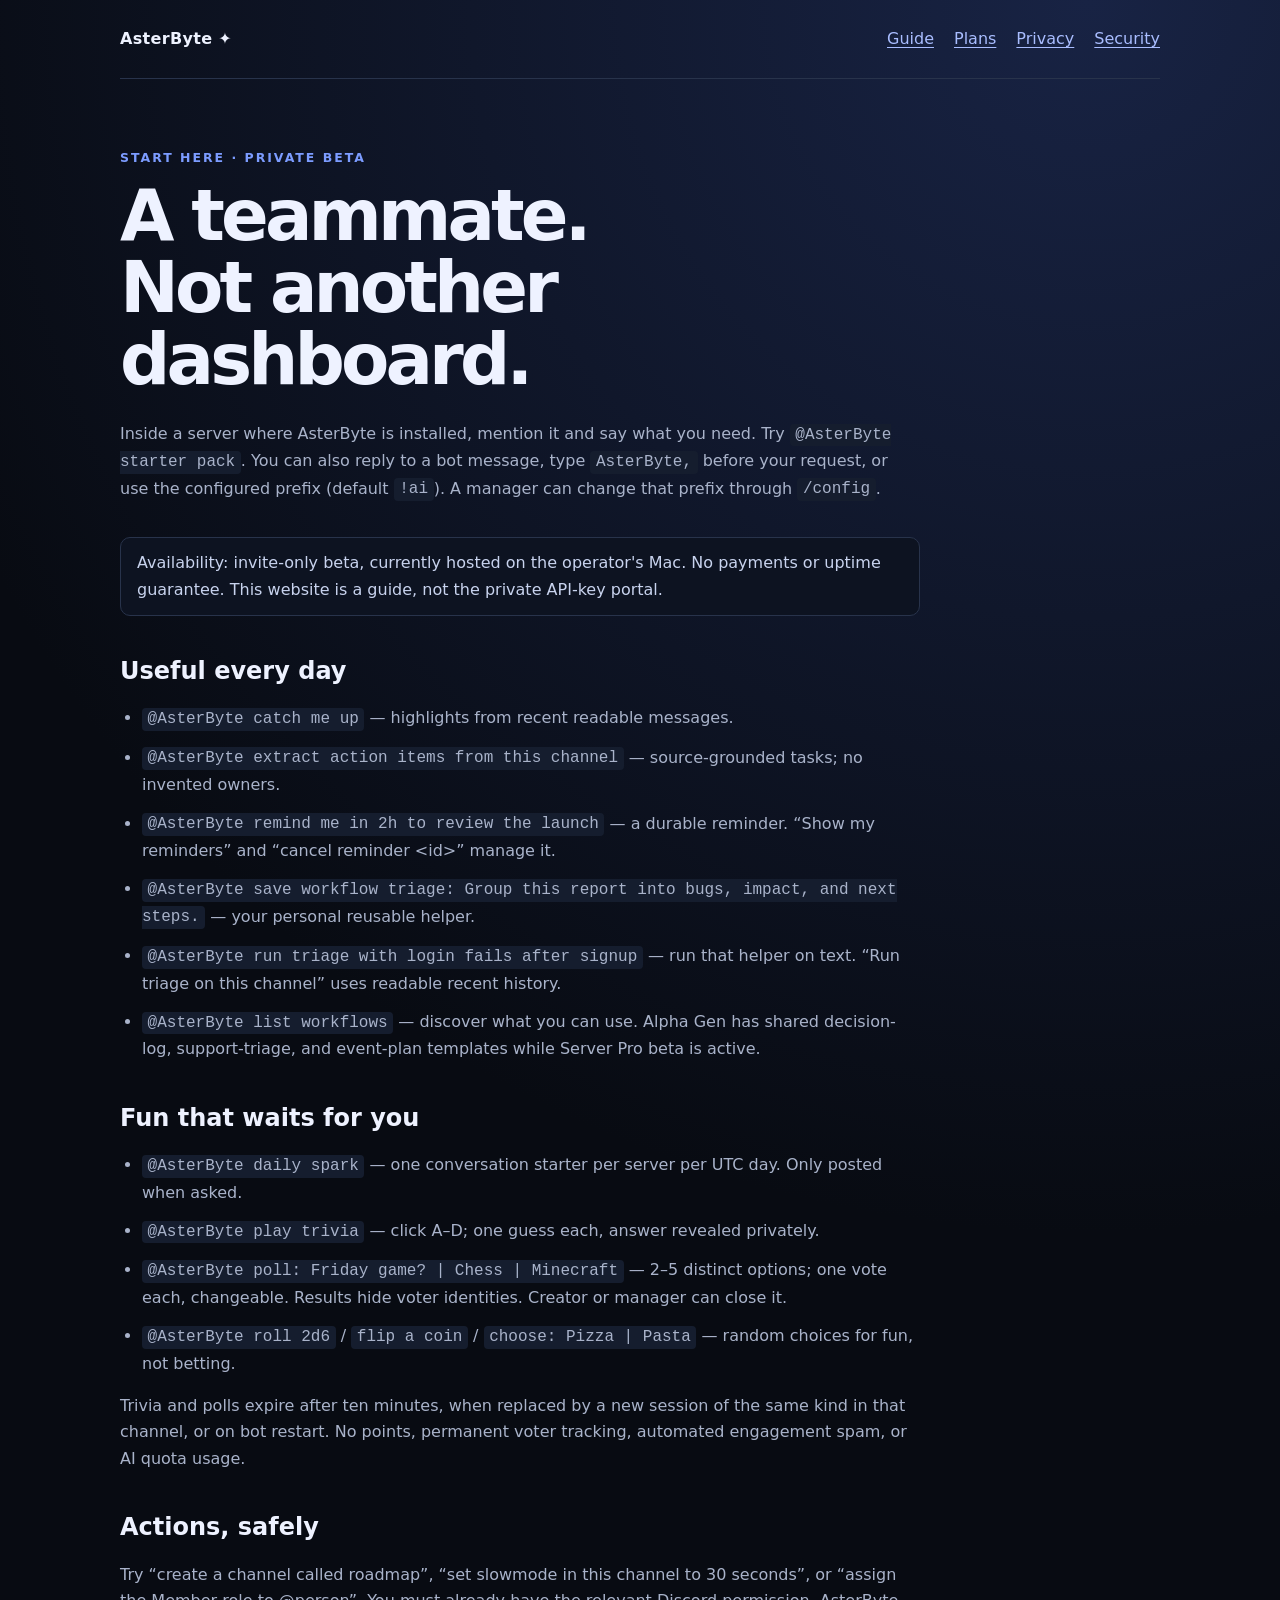
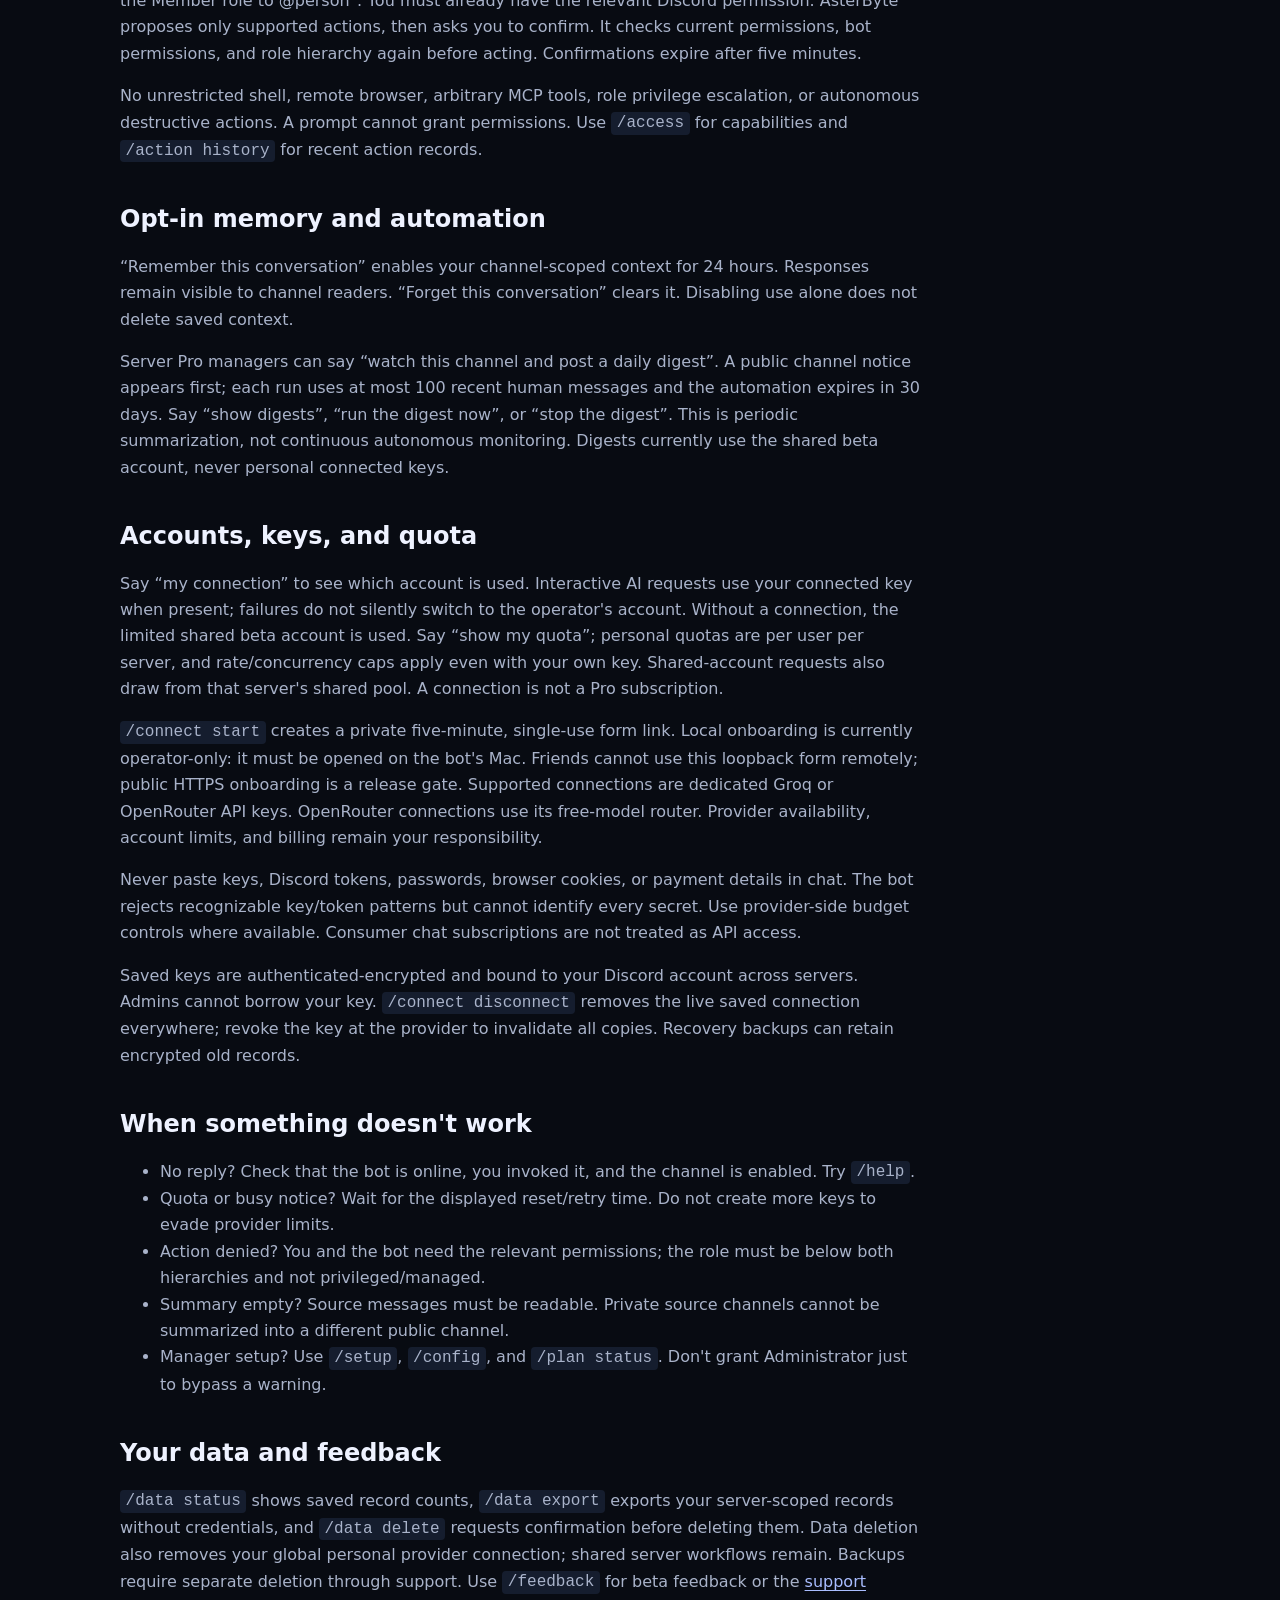
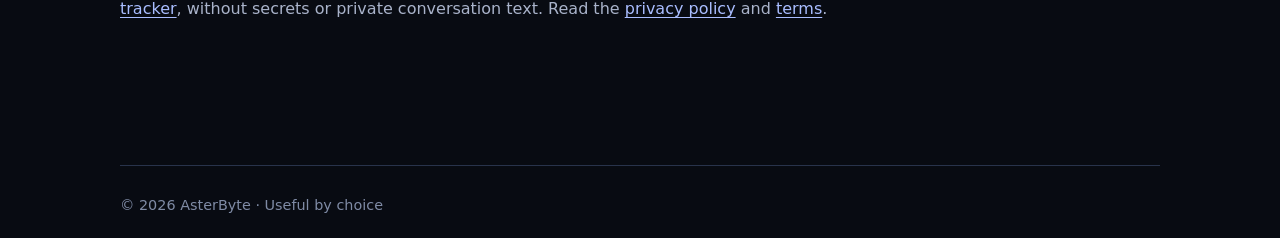
==== guide.html @ 7fc7c9d6 "Add AsterByte guide, beta plans and key privacy disclosure" ====
<!doctype html>
<html lang="en"><head><meta charset="utf-8"><meta name="viewport" content="width=device-width,initial-scale=1"><meta name="description" content="Learn to use AsterByte in Discord: plain-language help, workflows, reminders, safe server actions and fun."><title>Your AsterByte guide</title><link rel="stylesheet" href="styles.css"></head>
<body><main><nav><a class="brand" href="index.html">AsterByte ✦</a><span><a href="guide.html">Guide</a><a href="plans.html">Plans</a><a href="privacy.html">Privacy</a><a href="security.html">Security</a></span></nav>
<article class="legal"><p class="eyebrow">Start here · Private beta</p><h1>A teammate.<br>Not another dashboard.</h1>
<p>Inside a server where AsterByte is installed, mention it and say what you need. Try <code>@AsterByte starter pack</code>. You can also reply to a bot message, type <code>AsterByte,</code> before your request, or use the configured prefix (default <code>!ai</code>). A manager can change that prefix through <code>/config</code>.</p>
<div class="notice">Availability: invite-only beta, currently hosted on the operator's Mac. No payments or uptime guarantee. This website is a guide, not the private API-key portal.</div>
<h2>Useful every day</h2><ul class="guide-examples">
<li><code>@AsterByte catch me up</code> — highlights from recent readable messages.</li>
<li><code>@AsterByte extract action items from this channel</code> — source-grounded tasks; no invented owners.</li>
<li><code>@AsterByte remind me in 2h to review the launch</code> — a durable reminder. “Show my reminders” and “cancel reminder &lt;id&gt;” manage it.</li>
<li><code>@AsterByte save workflow triage: Group this report into bugs, impact, and next steps.</code> — your personal reusable helper.</li>
<li><code>@AsterByte run triage with login fails after signup</code> — run that helper on text. “Run triage on this channel” uses readable recent history.</li>
<li><code>@AsterByte list workflows</code> — discover what you can use. Alpha Gen has shared decision-log, support-triage, and event-plan templates while Server Pro beta is active.</li>
</ul>
<h2>Fun that waits for you</h2><ul class="guide-examples">
<li><code>@AsterByte daily spark</code> — one conversation starter per server per UTC day. Only posted when asked.</li>
<li><code>@AsterByte play trivia</code> — click A–D; one guess each, answer revealed privately.</li>
<li><code>@AsterByte poll: Friday game? | Chess | Minecraft</code> — 2–5 distinct options; one vote each, changeable. Results hide voter identities. Creator or manager can close it.</li>
<li><code>@AsterByte roll 2d6</code> / <code>flip a coin</code> / <code>choose: Pizza | Pasta</code> — random choices for fun, not betting.</li>
</ul><p>Trivia and polls expire after ten minutes, when replaced by a new session of the same kind in that channel, or on bot restart. No points, permanent voter tracking, automated engagement spam, or AI quota usage.</p>
<h2>Actions, safely</h2><p>Try “create a channel called roadmap”, “set slowmode in this channel to 30 seconds”, or “assign the Member role to @person”. You must already have the relevant Discord permission. AsterByte proposes only supported actions, then asks you to confirm. It checks current permissions, bot permissions, and role hierarchy again before acting. Confirmations expire after five minutes.</p><p>No unrestricted shell, remote browser, arbitrary MCP tools, role privilege escalation, or autonomous destructive actions. A prompt cannot grant permissions. Use <code>/access</code> for capabilities and <code>/action history</code> for recent action records.</p>
<h2>Opt-in memory and automation</h2><p>“Remember this conversation” enables your channel-scoped context for 24 hours. Responses remain visible to channel readers. “Forget this conversation” clears it. Disabling use alone does not delete saved context.</p><p>Server Pro managers can say “watch this channel and post a daily digest”. A public channel notice appears first; each run uses at most 100 recent human messages and the automation expires in 30 days. Say “show digests”, “run the digest now”, or “stop the digest”. This is periodic summarization, not continuous autonomous monitoring. Digests currently use the shared beta account, never personal connected keys.</p>
<h2 id="accounts">Accounts, keys, and quota</h2><p>Say “my connection” to see which account is used. Interactive AI requests use your connected key when present; failures do not silently switch to the operator's account. Without a connection, the limited shared beta account is used. Say “show my quota”; personal quotas are per user per server, and rate/concurrency caps apply even with your own key. Shared-account requests also draw from that server's shared pool. A connection is not a Pro subscription.</p><p><code>/connect start</code> creates a private five-minute, single-use form link. Local onboarding is currently operator-only: it must be opened on the bot's Mac. Friends cannot use this loopback form remotely; public HTTPS onboarding is a release gate. Supported connections are dedicated Groq or OpenRouter API keys. OpenRouter connections use its free-model router. Provider availability, account limits, and billing remain your responsibility.</p><p>Never paste keys, Discord tokens, passwords, browser cookies, or payment details in chat. The bot rejects recognizable key/token patterns but cannot identify every secret. Use provider-side budget controls where available. Consumer chat subscriptions are not treated as API access.</p><p>Saved keys are authenticated-encrypted and bound to your Discord account across servers. Admins cannot borrow your key. <code>/connect disconnect</code> removes the live saved connection everywhere; revoke the key at the provider to invalidate all copies. Recovery backups can retain encrypted old records.</p>
<h2>When something doesn't work</h2><ul>
<li>No reply? Check that the bot is online, you invoked it, and the channel is enabled. Try <code>/help</code>.</li>
<li>Quota or busy notice? Wait for the displayed reset/retry time. Do not create more keys to evade provider limits.</li>
<li>Action denied? You and the bot need the relevant permissions; the role must be below both hierarchies and not privileged/managed.</li>
<li>Summary empty? Source messages must be readable. Private source channels cannot be summarized into a different public channel.</li>
<li>Manager setup? Use <code>/setup</code>, <code>/config</code>, and <code>/plan status</code>. Don't grant Administrator just to bypass a warning.</li>
</ul>
<h2>Your data and feedback</h2><p><code>/data status</code> shows saved record counts, <code>/data export</code> exports your server-scoped records without credentials, and <code>/data delete</code> requests confirmation before deleting them. Data deletion also removes your global personal provider connection; shared server workflows remain. Backups require separate deletion through support. Use <code>/feedback</code> for beta feedback or the <a href="https://github.com/adityasarade/asterbyte-support/issues">support tracker</a>, without secrets or private conversation text. Read the <a href="privacy.html">privacy policy</a> and <a href="terms.html">terms</a>.</p>
</article><footer>© 2026 AsterByte · Useful by choice</footer></main></body></html>
---- styles.css ----
:root { color-scheme: dark; --bg:#080b12; --panel:#111726; --text:#eef2ff; --muted:#a9b3ca; --accent:#7c9cff; --line:#28334b; }
* { box-sizing:border-box; }
body { margin:0; background:radial-gradient(circle at 85% 0,#182344 0,transparent 34%),var(--bg); color:var(--text); font:16px/1.65 Inter,ui-sans-serif,system-ui,-apple-system,sans-serif; }
main { width:min(1040px,calc(100% - 40px)); margin:auto; }
nav { display:flex; justify-content:space-between; align-items:center; padding:26px 0; border-bottom:1px solid var(--line); }
nav span { display:flex; gap:20px; }
a { color:#a9bdff; text-underline-offset:3px; } .brand { color:var(--text); text-decoration:none; font-weight:800; letter-spacing:.02em; }
.hero { padding:88px 0 58px; max-width:850px; } h1 { font-size:clamp(2.4rem,6vw,5.3rem); line-height:1.02; letter-spacing:-.055em; margin:.15em 0 .35em; }
h2 { margin-top:1.7em; line-height:1.2; } p,li { color:var(--muted); } .hero>p:not(.eyebrow) { font-size:1.2rem; max-width:720px; }
.eyebrow { color:var(--accent); text-transform:uppercase; letter-spacing:.16em; font-weight:800; font-size:.78rem; }
.notice { display:inline-block; margin-top:18px; padding:12px 16px; border:1px solid var(--line); background:#0d1321; border-radius:10px; color:#c8d3ee; }
.grid { display:grid; grid-template-columns:repeat(2,1fr); gap:16px; } .grid article { background:linear-gradient(145deg,#121a2c,#0d121e); padding:24px; border:1px solid var(--line); border-radius:16px; }
.grid h2 { margin-top:0; } .legal { max-width:800px; padding:56px 0; } .legal h1 { font-size:clamp(2.5rem,6vw,4.4rem); } code { background:#151d2e; padding:.15em .35em; border-radius:4px; }
footer { margin-top:70px; padding:28px 0 44px; border-top:1px solid var(--line); color:#7f8ba5; font-size:.9rem; }
.brand-dot { color:#a2b5ff; margin-left:7px; } .actions{display:flex;align-items:center;gap:24px;margin:28px 0 12px;flex-wrap:wrap}.button{display:inline-block;padding:12px 20px;border-radius:10px;background:#839fff;color:#080b12;text-decoration:none;font-weight:750}.button:hover{background:#b1c2ff}.chat-demo{margin:0 0 36px;border:1px solid var(--line);border-radius:20px;background:#101726;padding:26px}.chat-demo p{margin:14px 0}.chat-name{display:block;color:#eef2ff;font-weight:750;font-size:.85rem;margin-bottom:4px}.bot-name{color:#afbeff}small{color:var(--muted)}.guide-examples{padding-left:22px}.guide-examples li{margin:12px 0}.legal h2{scroll-margin-top:20px}.legal a{overflow-wrap:anywhere}code{overflow-wrap:anywhere}a:focus-visible,button:focus-visible{outline:3px solid #b6c8ff;outline-offset:5px}.plan-tag{color:#a9bdff;font-size:.85rem;font-weight:700}
@media (max-width:680px) { .grid { grid-template-columns:1fr; } nav { align-items:flex-start; gap:15px; } nav span { gap:10px; flex-wrap:wrap; justify-content:flex-end; } .hero { padding-top:55px; } }
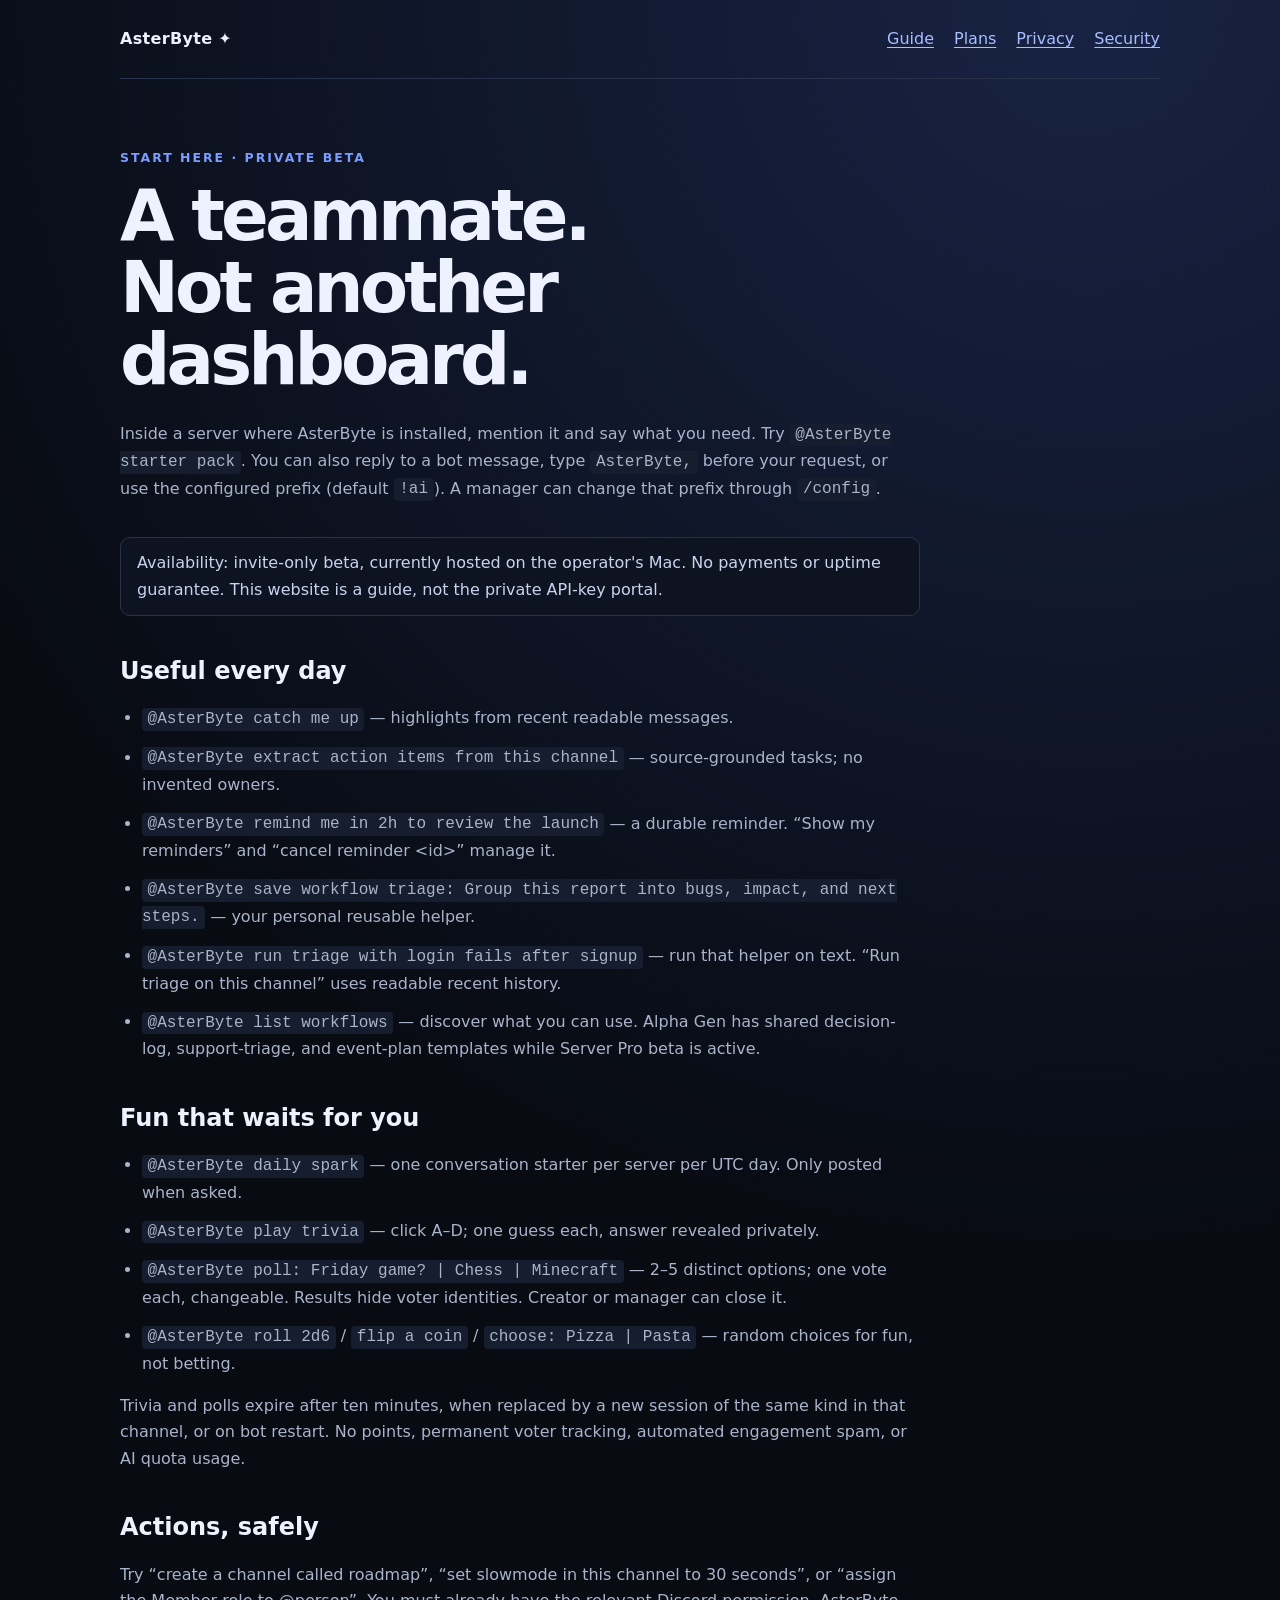
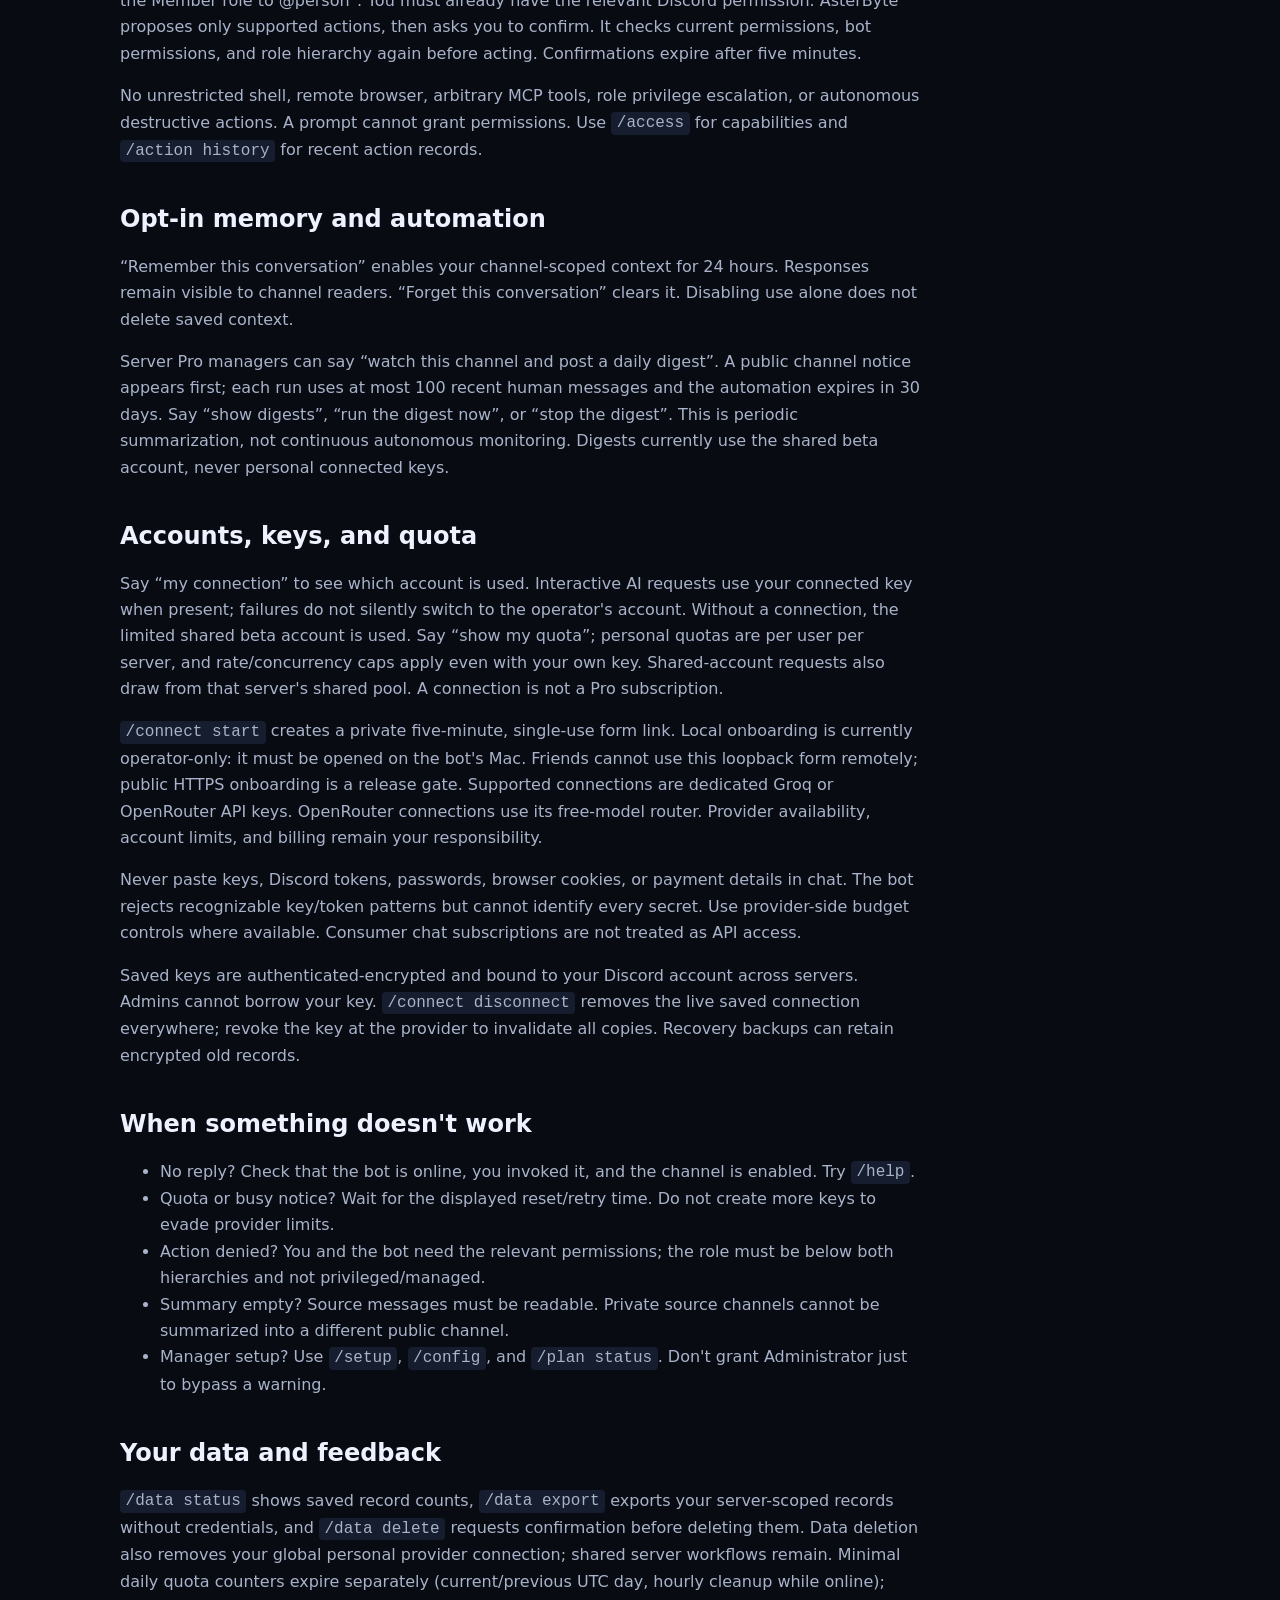
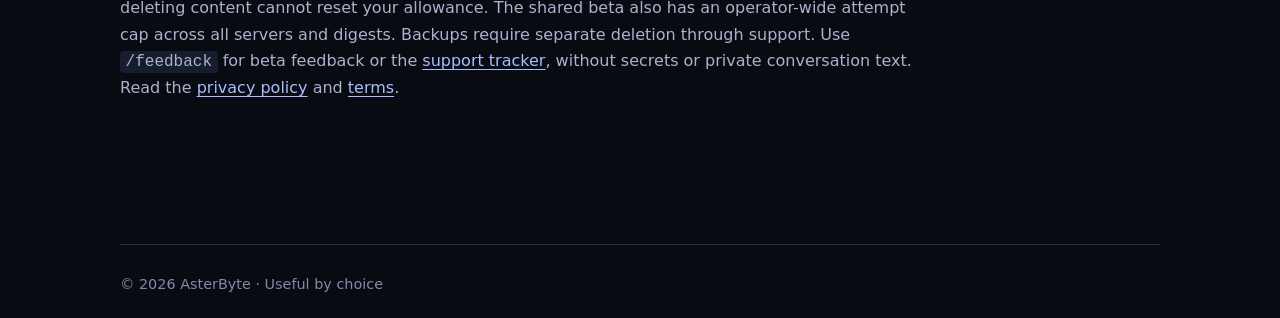
==== commit 1daae2cc: "Disclose short-lived anti-abuse quota counters" ====
--- a/guide.html
+++ b/guide.html
@@ -28,5 +28,5 @@
 <li>Summary empty? Source messages must be readable. Private source channels cannot be summarized into a different public channel.</li>
 <li>Manager setup? Use <code>/setup</code>, <code>/config</code>, and <code>/plan status</code>. Don't grant Administrator just to bypass a warning.</li>
 </ul>
-<h2>Your data and feedback</h2><p><code>/data status</code> shows saved record counts, <code>/data export</code> exports your server-scoped records without credentials, and <code>/data delete</code> requests confirmation before deleting them. Data deletion also removes your global personal provider connection; shared server workflows remain. Backups require separate deletion through support. Use <code>/feedback</code> for beta feedback or the <a href="https://github.com/adityasarade/asterbyte-support/issues">support tracker</a>, without secrets or private conversation text. Read the <a href="privacy.html">privacy policy</a> and <a href="terms.html">terms</a>.</p>
+<h2>Your data and feedback</h2><p><code>/data status</code> shows saved record counts, <code>/data export</code> exports your server-scoped records without credentials, and <code>/data delete</code> requests confirmation before deleting them. Data deletion also removes your global personal provider connection; shared server workflows remain. Minimal daily quota counters expire separately (current/previous UTC day, hourly cleanup while online); deleting content cannot reset your allowance. The shared beta also has an operator-wide attempt cap across all servers and digests. Backups require separate deletion through support. Use <code>/feedback</code> for beta feedback or the <a href="https://github.com/adityasarade/asterbyte-support/issues">support tracker</a>, without secrets or private conversation text. Read the <a href="privacy.html">privacy policy</a> and <a href="terms.html">terms</a>.</p>
 </article><footer>© 2026 AsterByte · Useful by choice</footer></main></body></html>
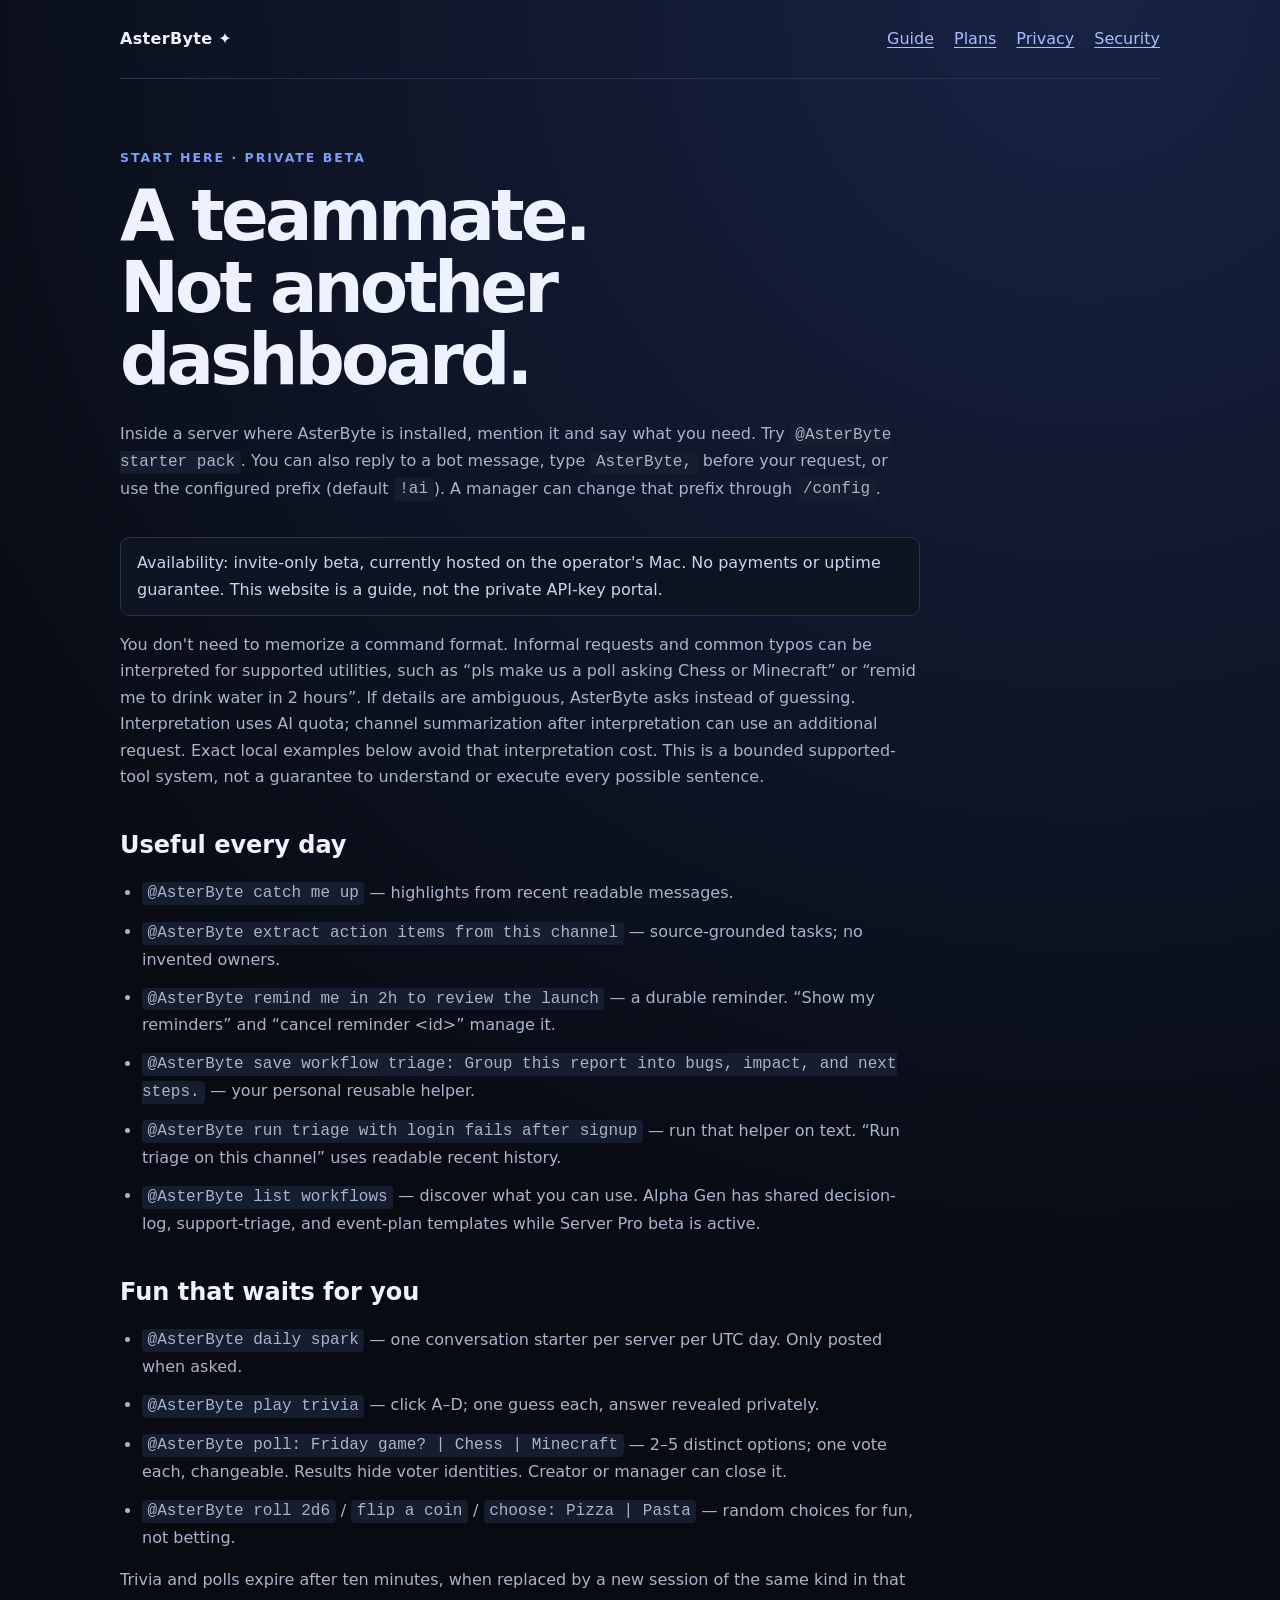
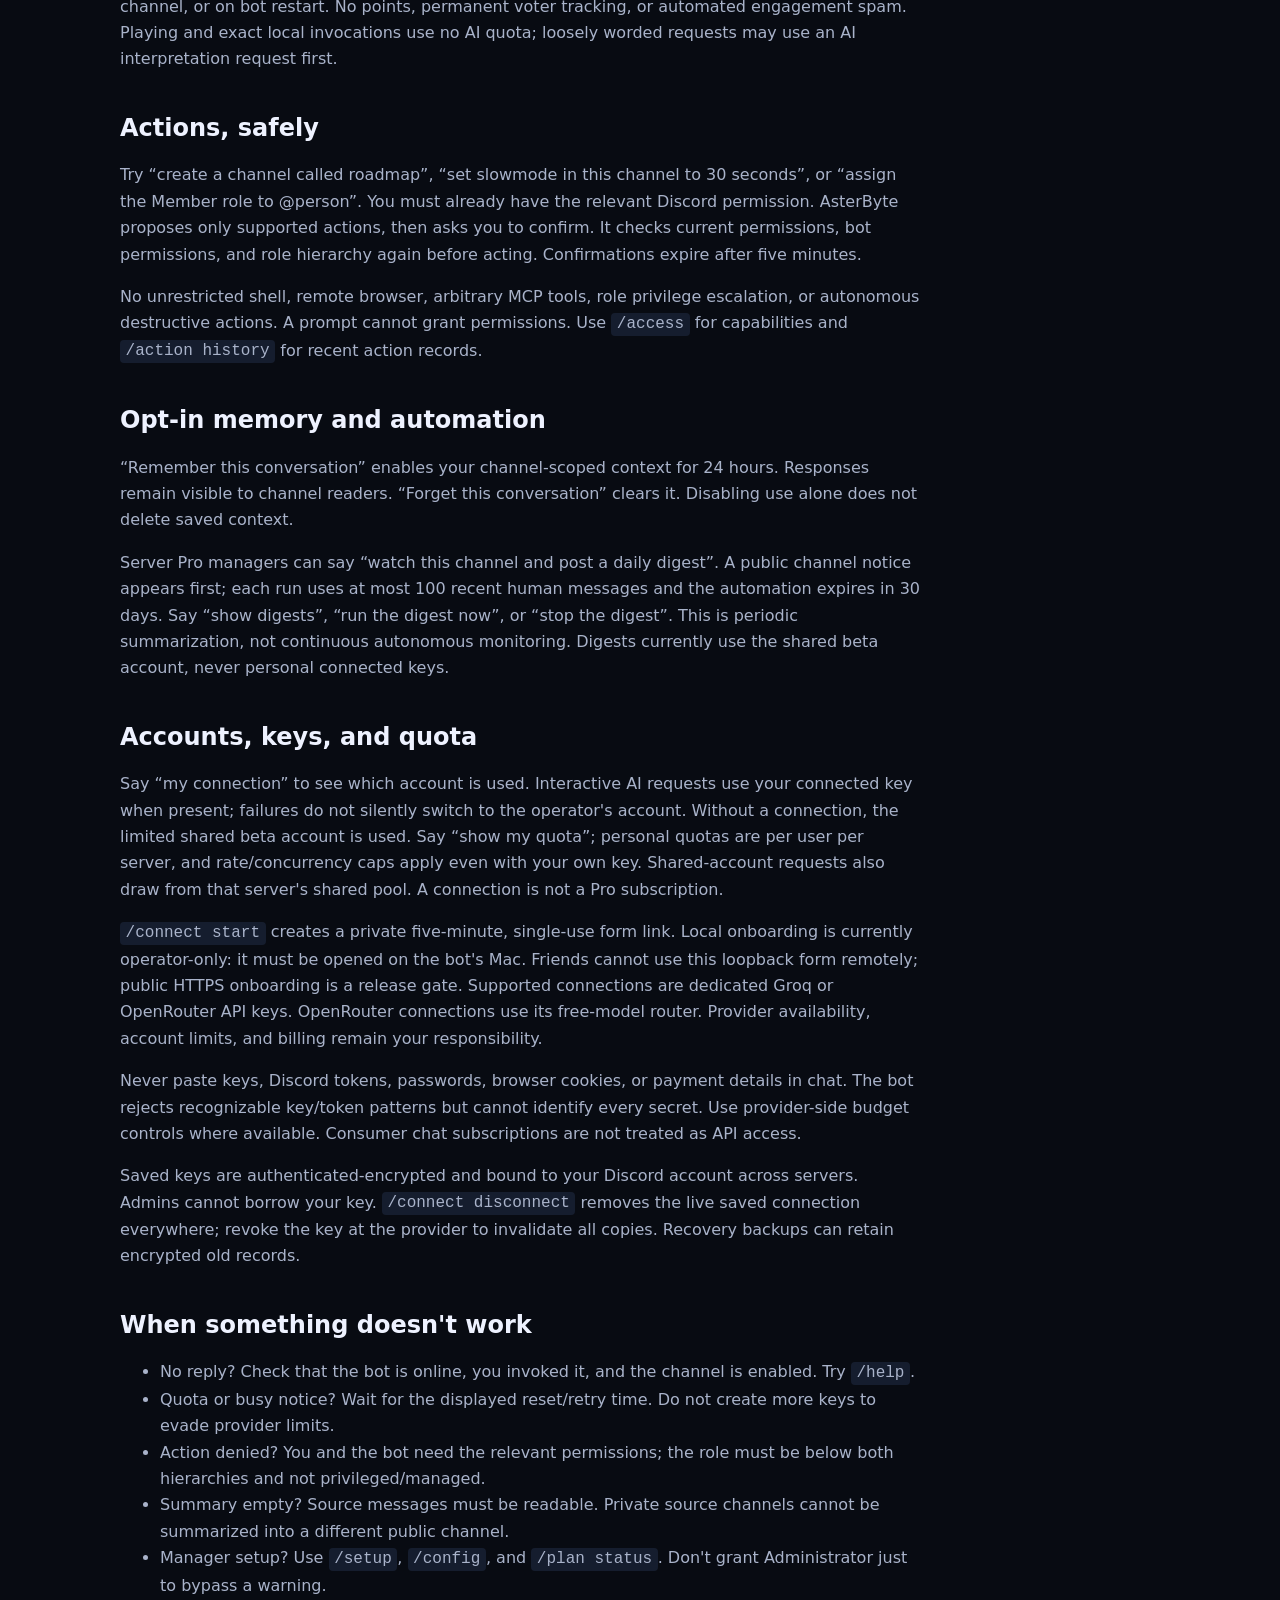
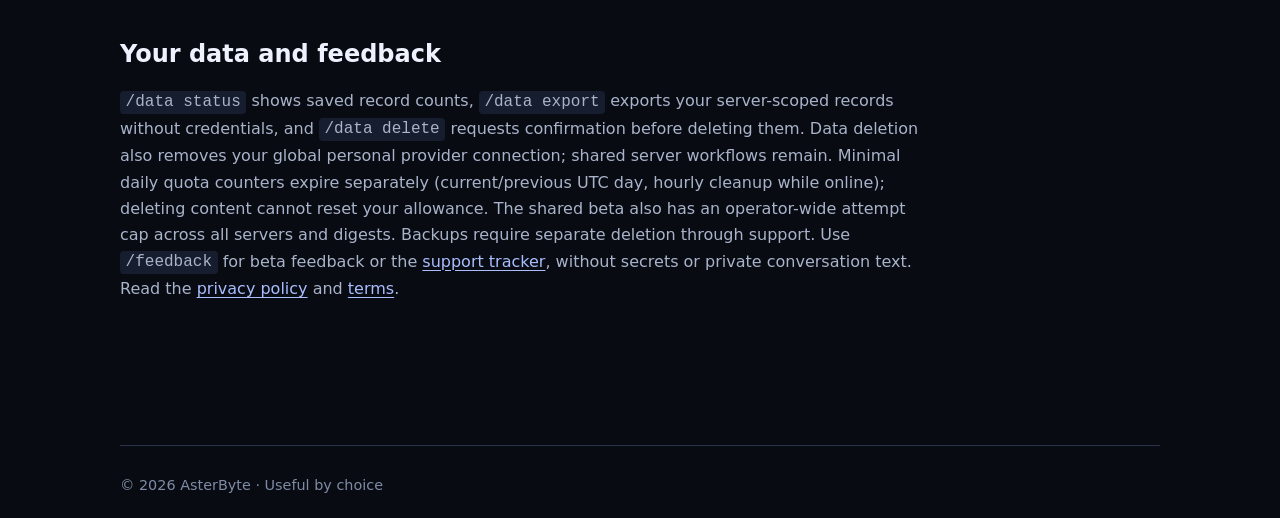
==== commit 2cbb5955: "Explain informal prompts and AI interpretation usage" ====
--- a/guide.html
+++ b/guide.html
@@ -4,6 +4,7 @@
 <article class="legal"><p class="eyebrow">Start here · Private beta</p><h1>A teammate.<br>Not another dashboard.</h1>
 <p>Inside a server where AsterByte is installed, mention it and say what you need. Try <code>@AsterByte starter pack</code>. You can also reply to a bot message, type <code>AsterByte,</code> before your request, or use the configured prefix (default <code>!ai</code>). A manager can change that prefix through <code>/config</code>.</p>
 <div class="notice">Availability: invite-only beta, currently hosted on the operator's Mac. No payments or uptime guarantee. This website is a guide, not the private API-key portal.</div>
+<p>You don't need to memorize a command format. Informal requests and common typos can be interpreted for supported utilities, such as “pls make us a poll asking Chess or Minecraft” or “remid me to drink water in 2 hours”. If details are ambiguous, AsterByte asks instead of guessing. Interpretation uses AI quota; channel summarization after interpretation can use an additional request. Exact local examples below avoid that interpretation cost. This is a bounded supported-tool system, not a guarantee to understand or execute every possible sentence.</p>
 <h2>Useful every day</h2><ul class="guide-examples">
 <li><code>@AsterByte catch me up</code> — highlights from recent readable messages.</li>
 <li><code>@AsterByte extract action items from this channel</code> — source-grounded tasks; no invented owners.</li>
@@ -17,7 +18,7 @@
 <li><code>@AsterByte play trivia</code> — click A–D; one guess each, answer revealed privately.</li>
 <li><code>@AsterByte poll: Friday game? | Chess | Minecraft</code> — 2–5 distinct options; one vote each, changeable. Results hide voter identities. Creator or manager can close it.</li>
 <li><code>@AsterByte roll 2d6</code> / <code>flip a coin</code> / <code>choose: Pizza | Pasta</code> — random choices for fun, not betting.</li>
-</ul><p>Trivia and polls expire after ten minutes, when replaced by a new session of the same kind in that channel, or on bot restart. No points, permanent voter tracking, automated engagement spam, or AI quota usage.</p>
+</ul><p>Trivia and polls expire after ten minutes, when replaced by a new session of the same kind in that channel, or on bot restart. No points, permanent voter tracking, or automated engagement spam. Playing and exact local invocations use no AI quota; loosely worded requests may use an AI interpretation request first.</p>
 <h2>Actions, safely</h2><p>Try “create a channel called roadmap”, “set slowmode in this channel to 30 seconds”, or “assign the Member role to @person”. You must already have the relevant Discord permission. AsterByte proposes only supported actions, then asks you to confirm. It checks current permissions, bot permissions, and role hierarchy again before acting. Confirmations expire after five minutes.</p><p>No unrestricted shell, remote browser, arbitrary MCP tools, role privilege escalation, or autonomous destructive actions. A prompt cannot grant permissions. Use <code>/access</code> for capabilities and <code>/action history</code> for recent action records.</p>
 <h2>Opt-in memory and automation</h2><p>“Remember this conversation” enables your channel-scoped context for 24 hours. Responses remain visible to channel readers. “Forget this conversation” clears it. Disabling use alone does not delete saved context.</p><p>Server Pro managers can say “watch this channel and post a daily digest”. A public channel notice appears first; each run uses at most 100 recent human messages and the automation expires in 30 days. Say “show digests”, “run the digest now”, or “stop the digest”. This is periodic summarization, not continuous autonomous monitoring. Digests currently use the shared beta account, never personal connected keys.</p>
 <h2 id="accounts">Accounts, keys, and quota</h2><p>Say “my connection” to see which account is used. Interactive AI requests use your connected key when present; failures do not silently switch to the operator's account. Without a connection, the limited shared beta account is used. Say “show my quota”; personal quotas are per user per server, and rate/concurrency caps apply even with your own key. Shared-account requests also draw from that server's shared pool. A connection is not a Pro subscription.</p><p><code>/connect start</code> creates a private five-minute, single-use form link. Local onboarding is currently operator-only: it must be opened on the bot's Mac. Friends cannot use this loopback form remotely; public HTTPS onboarding is a release gate. Supported connections are dedicated Groq or OpenRouter API keys. OpenRouter connections use its free-model router. Provider availability, account limits, and billing remain your responsibility.</p><p>Never paste keys, Discord tokens, passwords, browser cookies, or payment details in chat. The bot rejects recognizable key/token patterns but cannot identify every secret. Use provider-side budget controls where available. Consumer chat subscriptions are not treated as API access.</p><p>Saved keys are authenticated-encrypted and bound to your Discord account across servers. Admins cannot borrow your key. <code>/connect disconnect</code> removes the live saved connection everywhere; revoke the key at the provider to invalidate all copies. Recovery backups can retain encrypted old records.</p>
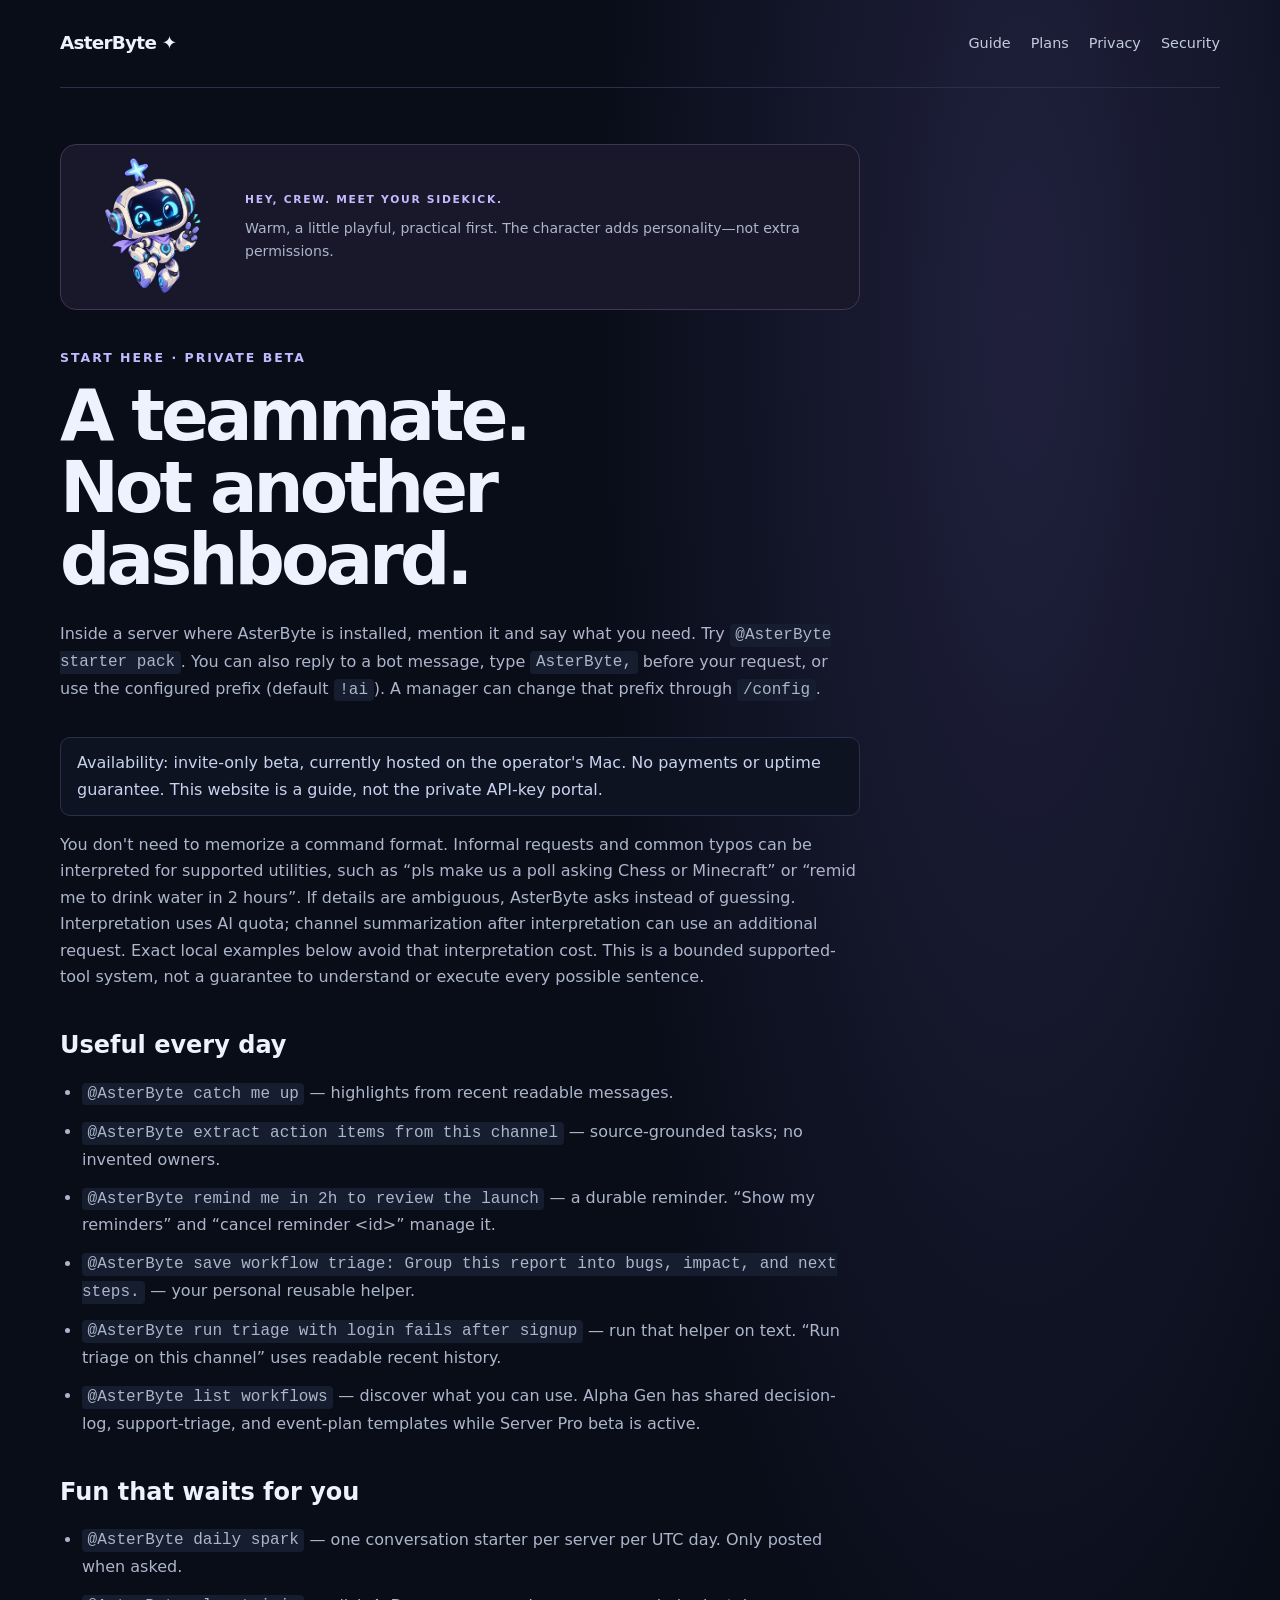
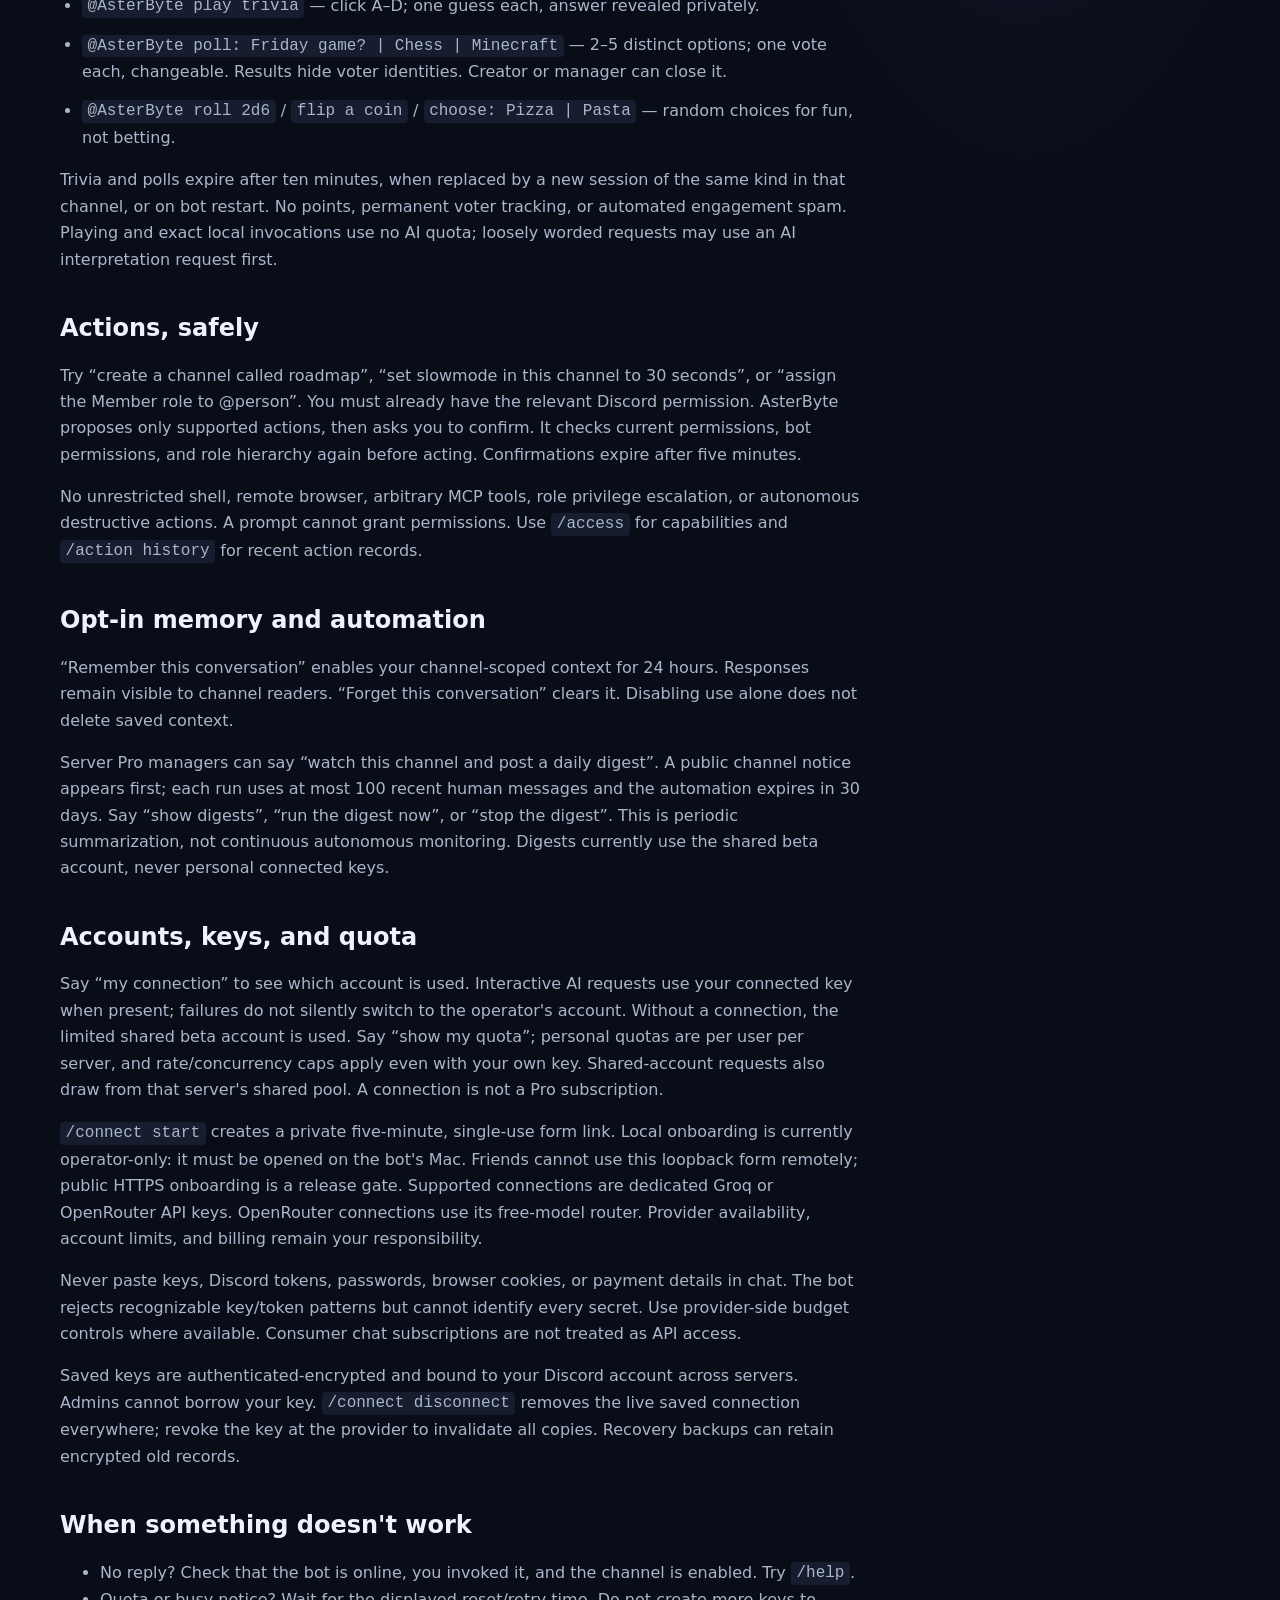
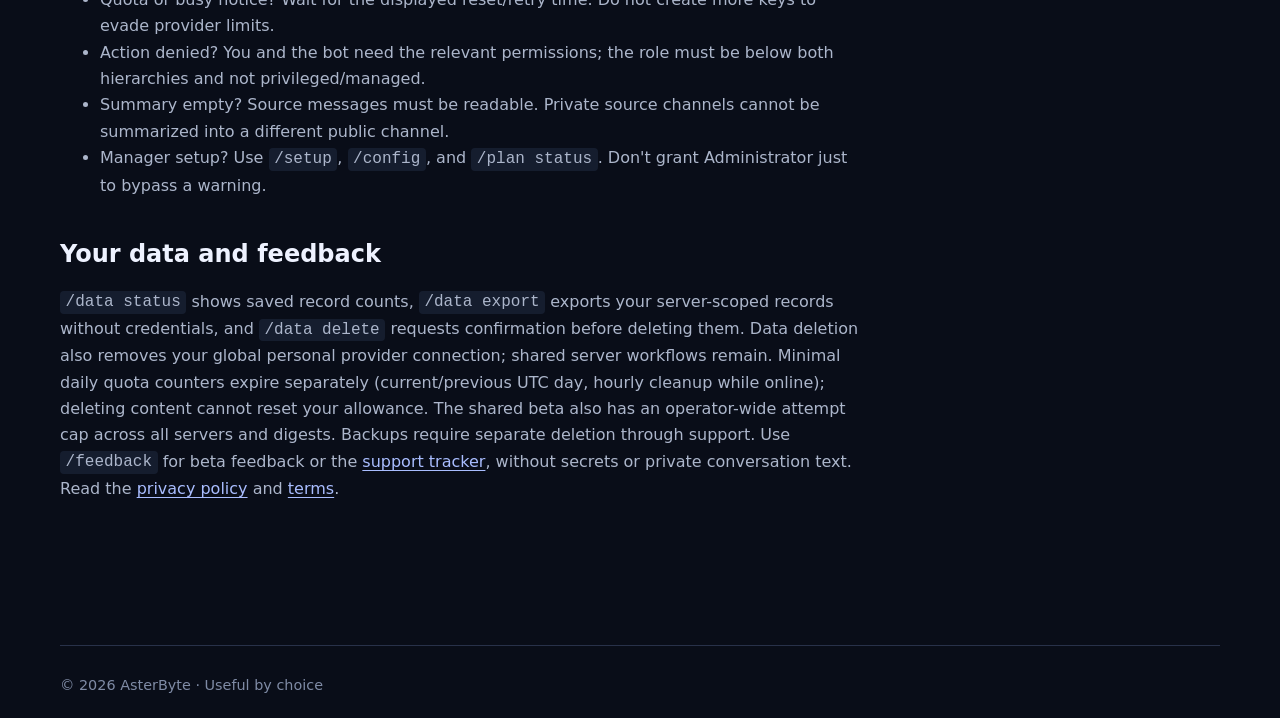
==== commit 440e595b: "Give AsterByte an anime sidekick identity and interactive landing page" ====
--- a/guide.html
+++ b/guide.html
@@ -1,7 +1,7 @@
 <!doctype html>
-<html lang="en"><head><meta charset="utf-8"><meta name="viewport" content="width=device-width,initial-scale=1"><meta name="description" content="Learn to use AsterByte in Discord: plain-language help, workflows, reminders, safe server actions and fun."><title>Your AsterByte guide</title><link rel="stylesheet" href="styles.css"></head>
+<html lang="en"><head><meta charset="utf-8"><meta name="viewport" content="width=device-width,initial-scale=1"><meta name="description" content="Learn to use AsterByte in Discord: plain-language help, workflows, reminders, safe server actions and fun."><title>Your AsterByte guide</title><link rel="icon" href="assets/asterbyte-mark.svg" type="image/svg+xml"><link rel="stylesheet" href="styles.css?v=20261003-5"></head>
 <body><main><nav><a class="brand" href="index.html">AsterByte ✦</a><span><a href="guide.html">Guide</a><a href="plans.html">Plans</a><a href="privacy.html">Privacy</a><a href="security.html">Security</a></span></nav>
-<article class="legal"><p class="eyebrow">Start here · Private beta</p><h1>A teammate.<br>Not another dashboard.</h1>
+<article class="legal"><div class="guide-character"><img src="assets/asterbyte-mascot-v1.png" width="140" height="140" alt="AsterByte's anime-style robot mascot making a peace sign."><div><p class="eyebrow">Hey, crew. Meet your sidekick.</p><p>Warm, a little playful, practical first. The character adds personality—not extra permissions.</p></div></div><p class="eyebrow">Start here · Private beta</p><h1>A teammate.<br>Not another dashboard.</h1>
 <p>Inside a server where AsterByte is installed, mention it and say what you need. Try <code>@AsterByte starter pack</code>. You can also reply to a bot message, type <code>AsterByte,</code> before your request, or use the configured prefix (default <code>!ai</code>). A manager can change that prefix through <code>/config</code>.</p>
 <div class="notice">Availability: invite-only beta, currently hosted on the operator's Mac. No payments or uptime guarantee. This website is a guide, not the private API-key portal.</div>
 <p>You don't need to memorize a command format. Informal requests and common typos can be interpreted for supported utilities, such as “pls make us a poll asking Chess or Minecraft” or “remid me to drink water in 2 hours”. If details are ambiguous, AsterByte asks instead of guessing. Interpretation uses AI quota; channel summarization after interpretation can use an additional request. Exact local examples below avoid that interpretation cost. This is a bounded supported-tool system, not a guarantee to understand or execute every possible sentence.</p>
--- a/styles.css
+++ b/styles.css
@@ -4,6 +4,7 @@
 main { width:min(1040px,calc(100% - 40px)); margin:auto; }
 nav { display:flex; justify-content:space-between; align-items:center; padding:26px 0; border-bottom:1px solid var(--line); }
 nav span { display:flex; gap:20px; }
+nav>a.brand { display:inline-flex; align-items:center; gap:6px; white-space:nowrap; }
 a { color:#a9bdff; text-underline-offset:3px; } .brand { color:var(--text); text-decoration:none; font-weight:800; letter-spacing:.02em; }
 .hero { padding:88px 0 58px; max-width:850px; } h1 { font-size:clamp(2.4rem,6vw,5.3rem); line-height:1.02; letter-spacing:-.055em; margin:.15em 0 .35em; }
 h2 { margin-top:1.7em; line-height:1.2; } p,li { color:var(--muted); } .hero>p:not(.eyebrow) { font-size:1.2rem; max-width:720px; }
@@ -14,3 +15,76 @@
 footer { margin-top:70px; padding:28px 0 44px; border-top:1px solid var(--line); color:#7f8ba5; font-size:.9rem; }
 .brand-dot { color:#a2b5ff; margin-left:7px; } .actions{display:flex;align-items:center;gap:24px;margin:28px 0 12px;flex-wrap:wrap}.button{display:inline-block;padding:12px 20px;border-radius:10px;background:#839fff;color:#080b12;text-decoration:none;font-weight:750}.button:hover{background:#b1c2ff}.chat-demo{margin:0 0 36px;border:1px solid var(--line);border-radius:20px;background:#101726;padding:26px}.chat-demo p{margin:14px 0}.chat-name{display:block;color:#eef2ff;font-weight:750;font-size:.85rem;margin-bottom:4px}.bot-name{color:#afbeff}small{color:var(--muted)}.guide-examples{padding-left:22px}.guide-examples li{margin:12px 0}.legal h2{scroll-margin-top:20px}.legal a{overflow-wrap:anywhere}code{overflow-wrap:anywhere}a:focus-visible,button:focus-visible{outline:3px solid #b6c8ff;outline-offset:5px}.plan-tag{color:#a9bdff;font-size:.85rem;font-weight:700}
 @media (max-width:680px) { .grid { grid-template-columns:1fr; } nav { align-items:flex-start; gap:15px; } nav span { gap:10px; flex-wrap:wrap; justify-content:flex-end; } .hero { padding-top:55px; } }
+
+/* AsterByte character system: midnight ink, lavender panels, cyan sparks. */
+:root { --bg:#090d18; --panel:#121a2c; --accent:#c2baff; --muted:#acb6cb; --line:#283149; }
+html { scroll-behavior:smooth; }
+body { background:radial-gradient(ellipse at 80% 8%,#20203d 0,transparent 30%),var(--bg); }
+main { width:min(1160px,calc(100% - 56px)); }
+nav { min-height:88px; }
+nav .brand { gap:9px; font-size:1.15rem; letter-spacing:-.04em; }
+nav .brand img { margin-right:3px; }
+nav .brand-dot { margin-left:0; }
+nav span a { color:#c3ccdd; text-decoration:none; font-size:.9rem; }
+nav span a:hover { color:#fff; text-decoration:underline; }
+.home .hero { max-width:none; padding:60px 0 40px; }
+.hero-layout { display:grid; grid-template-columns:1.1fr 1fr; align-items:center; gap:22px; }
+.hero-copy h1 { font-size:clamp(2.7rem,5.6vw,4.65rem); line-height:1.08; letter-spacing:-.055em; margin:20px 0 25px; }
+.hero-copy h1 em { font-style:normal; color:#c4b8ff; }
+.hero-copy>p:not(.eyebrow) { max-width:520px; font-size:1.08rem; }
+.hero-copy>p.hero-footnote { font-size:.79rem; color:#a0adc4; margin-top:22px; }
+.button { border-radius:12px; background:#c6beff; padding:13px 20px; color:#161429; font-size:.93rem; transition:background .15s,transform .15s; }
+.button:hover { background:#ddd7ff; transform:translateY(-2px); }
+.button span { margin-left:12px; }
+.secondary-link { color:#e0d9ff; font-size:.92rem; font-weight:600; text-decoration:none; }
+.secondary-link:hover { text-decoration:underline; }
+.beta-strip { display:flex; align-items:center; flex-wrap:wrap; gap:12px; padding-top:22px; color:#a9b4c9; font-size:.76rem; }
+.beta-label { color:#d2c9ff; border:1px solid #403858; border-radius:5px; padding:3px 7px; font-size:.64rem; letter-spacing:.09em; font-weight:750; }
+.mascot-stage { position:relative; margin:0; min-width:0; aspect-ratio:1; display:grid; place-items:center; isolation:isolate; }
+.mascot-stage::before { content:""; position:absolute; width:76%; aspect-ratio:1; border-radius:50%; background:radial-gradient(circle,#49406b70 0,#23244130 62%,transparent 72%); z-index:-1; }
+.mascot { display:block; position:relative; width:97%; height:auto; object-fit:contain; filter:drop-shadow(0 24px 18px #0005); animation:byte-hover 6s ease-in-out infinite; }
+.orbit { position:absolute; border:1px solid #8f81c82d; border-radius:50%; width:80%; height:80%; z-index:-1; }
+.orbit-two { width:97%; height:97%; border-style:dashed; opacity:.4; }
+.mascot-greeting { position:absolute; top:8%; right:2%; z-index:2; padding:8px 16px; border-radius:12px 12px 12px 0; border:1px solid #554477; background:#201d34; color:#e6ddff; font-size:.9rem; transform:rotate(7deg); }
+.stage-star { position:absolute; color:#9debe2; z-index:1; font-size:28px; }
+.star-one { left:4%; top:24%; transform:rotate(-10deg); }.star-two { right:3%; bottom:23%; color:#d8c8ff; font-size:42px; }
+.mascot-stage figcaption { position:absolute; bottom:-6px; text-align:center; color:#e1d8ff; font-size:.88rem; font-weight:700; letter-spacing:.03em; }
+.mascot-caption-note { display:block; color:#96a2ba; font-size:.68rem; font-weight:400; letter-spacing:0; margin-top:2px; }
+.capability-ribbon { display:flex; justify-content:space-between; flex-wrap:wrap; gap:14px 22px; padding:22px 8px; margin:26px 0 0; border-block:1px solid var(--line); color:#a8b3ca; font-size:.78rem; }
+.capability-ribbon span::before { content:"✦"; color:#b6a9e8; margin-right:10px; font-size:.6rem; }
+.demo-section { display:grid; grid-template-columns:.85fr 1.15fr; gap:58px; padding:88px 0; align-items:center; scroll-margin-top:20px; }
+.section-intro h2,.section-heading h2,.provider-section h2,.closing h2 { font-size:clamp(2rem,3.5vw,3rem); letter-spacing:-.045em; line-height:1.12; margin:14px 0 20px; }
+.section-intro>p { font-size:.96rem; }
+.demo-controls { display:flex; flex-wrap:wrap; gap:8px; margin:26px 0 16px; }
+.demo-controls button { border:1px solid #3b435d; background:#111728; color:#bcc7dd; border-radius:8px; padding:9px 12px; font:inherit; font-weight:600; font-size:.76rem; line-height:1.4; cursor:pointer; }
+.demo-controls button[aria-pressed="true"] { color:#e5ddff; background:#2a2444; border-color:#8970b9; }
+.demo-controls button:hover { border-color:#b7a0df; }
+.section-intro>p.demo-note { font-size:.72rem; color:#91a0bb; }
+.home .chat-demo { margin:0; border-radius:18px; padding:0; overflow:hidden; background:#141b2c; box-shadow:0 18px 50px #0003; }
+.chat-top { display:flex; align-items:center; justify-content:space-between; padding:16px 22px; border-bottom:1px solid #30394d; color:#e1e5ef; font-size:.84rem; font-weight:650; }
+.chat-top>span>span { color:#93a0b9; margin-right:8px; font-size:1.2rem; }
+.example-tag { font-size:.58rem; letter-spacing:.12em; padding:3px 7px; color:#b3a8d9; border:1px solid #48415c; border-radius:4px; }
+.chat-message { display:flex; gap:12px; padding:20px 22px 0; min-width:0; }
+.chat-message>div { min-width:0; flex:1; }.chat-message p { margin:4px 0; font-size:.85rem; }.chat-message ul { padding-left:19px; margin:9px 0 16px; font-size:.84rem; }
+.user-avatar,.chat-avatar { width:42px; height:42px; flex-shrink:0; border-radius:14px; background:#393451; }
+.user-avatar { display:grid; place-items:center; color:#eddbff; font-size:1rem; font-weight:700; }.chat-avatar { object-fit:contain; background:#302c46; padding:2px; }
+.chat-name { font-size:.8rem; margin-bottom:5px; }.chat-name small { margin-left:7px; color:#8d9ab4; font-size:.62rem; font-weight:400; }
+.bot-name { color:#d4c5ff; }.bot-label { background:#6260a2; border-radius:3px; color:#fff; font-size:.55rem; padding:2px 4px; margin-left:5px; }
+.chat-bottom { margin-top:14px; padding:12px 22px; background:#101626; border-top:1px solid #29334a; color:#9aa9c3; font-size:.66rem; }
+.feature-section { padding:20px 0 64px; }.section-heading { margin-bottom:32px; }
+.home .grid { gap:18px; }.home .grid article { position:relative; padding:30px; border-radius:16px; background:#121929; }.home .grid article:hover { border-color:#4c4266; }
+.feature-icon { position:absolute; top:24px; right:28px; color:#a6d9d5; font-size:2rem; line-height:1; }.feature-number { font-size:.65rem; font-weight:750; letter-spacing:.09em; color:#b6a8db; margin:0 42px 20px 0; }
+.home h3 { font-size:1.25rem; letter-spacing:-.025em; line-height:1.3; margin:0 0 12px; }.home .grid p:not(.feature-number) { font-size:.91rem; }.home .grid code { font-size:.73rem; background:#1b2237; padding:6px 8px; display:inline-block; }
+.character-note { display:flex; align-items:center; gap:25px; padding:26px 34px; background:#1b182c; border:1px solid #3a3151; border-radius:16px; }.character-note img { flex-shrink:0; }.character-note h2 { font-size:1.5rem; letter-spacing:-.025em; margin:5px 0 8px; }.character-note p { margin:0; font-size:.89rem; }.character-note .eyebrow { margin-bottom:8px; font-size:.62rem; }
+.provider-section { display:grid; grid-template-columns:1fr 1.1fr; gap:70px; padding:90px 0; }.provider-section p { font-size:.91rem; }.provider-section h2 { margin-top:14px; }
+.closing { padding:56px 28px; border:1px solid #413553; border-radius:24px; text-align:center; background:radial-gradient(ellipse at 50% 100%,#292039,#141624 75%); }.closing h2 { font-size:clamp(2.2rem,4.4vw,3.65rem); }.closing code { font-size:.9rem; padding:10px 16px; display:inline-block; background:#27213e; border:1px solid #4a3f63; color:#dcd1ff; }.closing p:not(.eyebrow) { font-size:.85rem; max-width:480px; margin:20px auto 28px; }
+.support { max-width:740px; padding-top:42px; }.support h2 { font-size:1.1rem; }.support p { font-size:.84rem; }.support .availability { font-size:.76rem; color:#9ba8bf; }
+.home footer { display:flex; justify-content:space-between; gap:20px; flex-wrap:wrap; font-size:.76rem; margin-top:46px; }.home footer span:last-child { display:flex; gap:20px; }.home footer a { color:#aab7ce; }
+.skip-link { position:absolute; top:-100px; left:20px; padding:8px 15px; background:#c6beff; color:#111; z-index:10; }.skip-link:focus { top:10px; }
+.guide-character { display:flex; align-items:center; gap:22px; border:1px solid #403554; border-radius:16px; background:#19172a; padding:12px 22px; margin-bottom:38px; }.guide-character img { object-fit:contain; flex-shrink:0; }.guide-character p { margin:8px 0; font-size:.88rem; }.guide-character .eyebrow { font-size:.67rem; }
+.guide-character>div { min-width:0; }
+@media(max-width:680px) { .guide-character { padding:14px; gap:14px; }.guide-character img { width:80px; height:100px; }.guide-character p { font-size:.79rem; }.guide-character .eyebrow { font-size:.6rem; letter-spacing:.08em; } }
+@keyframes byte-hover { 0%,100% { transform:translateY(0) rotate(-1deg); } 50% { transform:translateY(-9px) rotate(1deg); } }
+@media(max-width:900px) { .hero-layout { gap:0; }.demo-section { gap:28px; }.hero-copy h1 { font-size:3.15rem; }.hero-copy>p:not(.eyebrow) { font-size:.95rem; }.provider-section { gap:35px; }.mascot-greeting { top:1%; right:0; } }
+@media(max-width:680px) { main { width:calc(100% - 36px); } nav { min-height:80px; padding:20px 0; } nav .brand { font-size:1rem; } nav span { gap:8px 12px; } nav span a { font-size:.72rem; } nav .brand img { width:25px; height:25px; } nav .brand-dot { display:none; }.beta-strip { font-size:.67rem; gap:8px; }.home .hero { padding:38px 0 22px; }.hero-layout { grid-template-columns:1fr; }.hero-copy h1 { font-size:clamp(2.65rem,10.5vw,3.8rem); }.hero-copy>p:not(.eyebrow) { font-size:1rem; }.hero-copy .actions { gap:18px; }.hero-copy .hero-footnote { margin-bottom:10px; }.mascot-stage { width:min(390px,100%); margin:12px auto 16px; }.mascot-greeting { top:7%; }.capability-ribbon { justify-content:center; font-size:.67rem; gap:10px 16px; padding:17px 0; }.demo-section,.provider-section { grid-template-columns:1fr; gap:24px; padding:54px 0; }.demo-section h2 { font-size:2.25rem; }.section-intro>p { max-width:460px; }.demo-controls { margin-top:20px; }.feature-section { padding:10px 0 40px; }.home .grid article { padding:26px; }.character-note { padding:24px 20px; gap:16px; align-items:flex-start; }.character-note img { width:43px; height:43px; }.character-note h2 { font-size:1.25rem; }.character-note p { font-size:.82rem; }.closing { padding:40px 18px; }.home footer { font-size:.7rem; }.chat-message { padding-inline:16px; }.chat-top,.chat-bottom { padding-inline:16px; } }
+@media(prefers-reduced-motion:reduce) { html { scroll-behavior:auto; }.mascot { animation:none; }.button { transition:none; }.button:hover { transform:none; } }
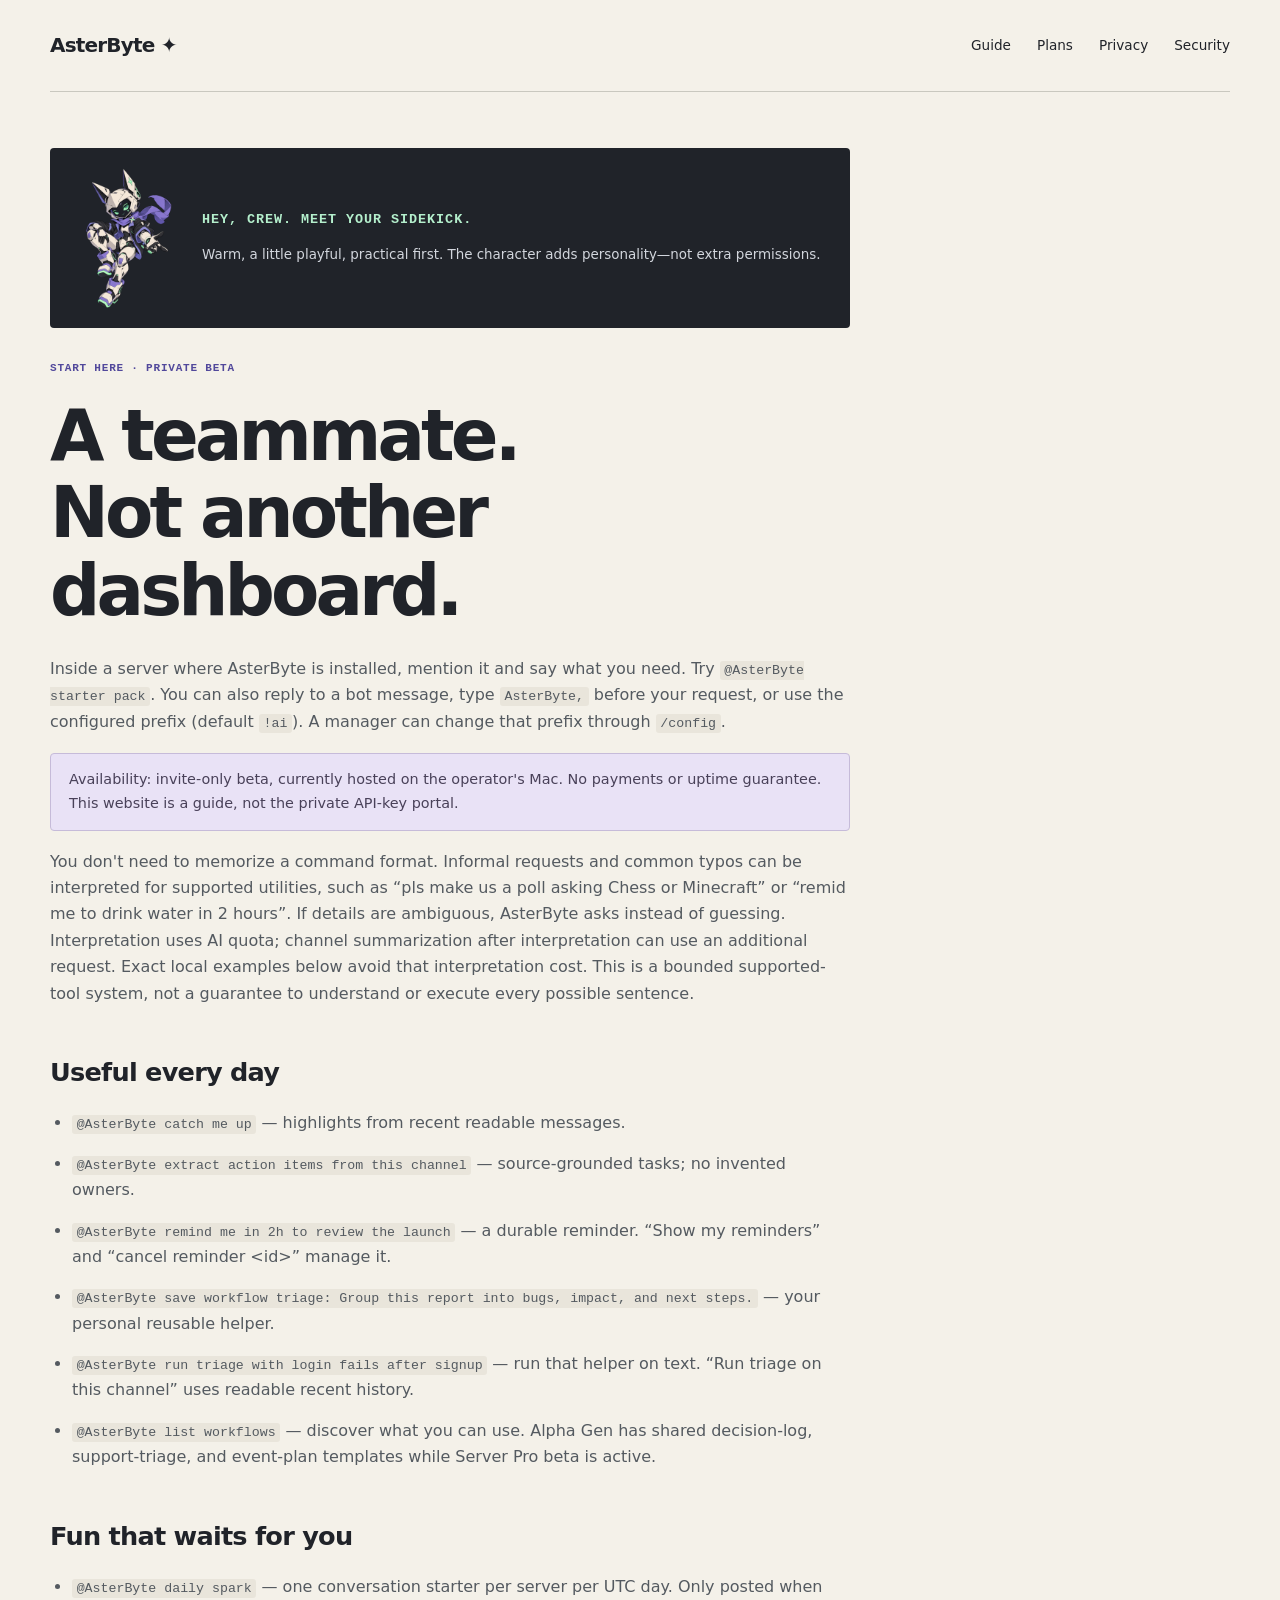
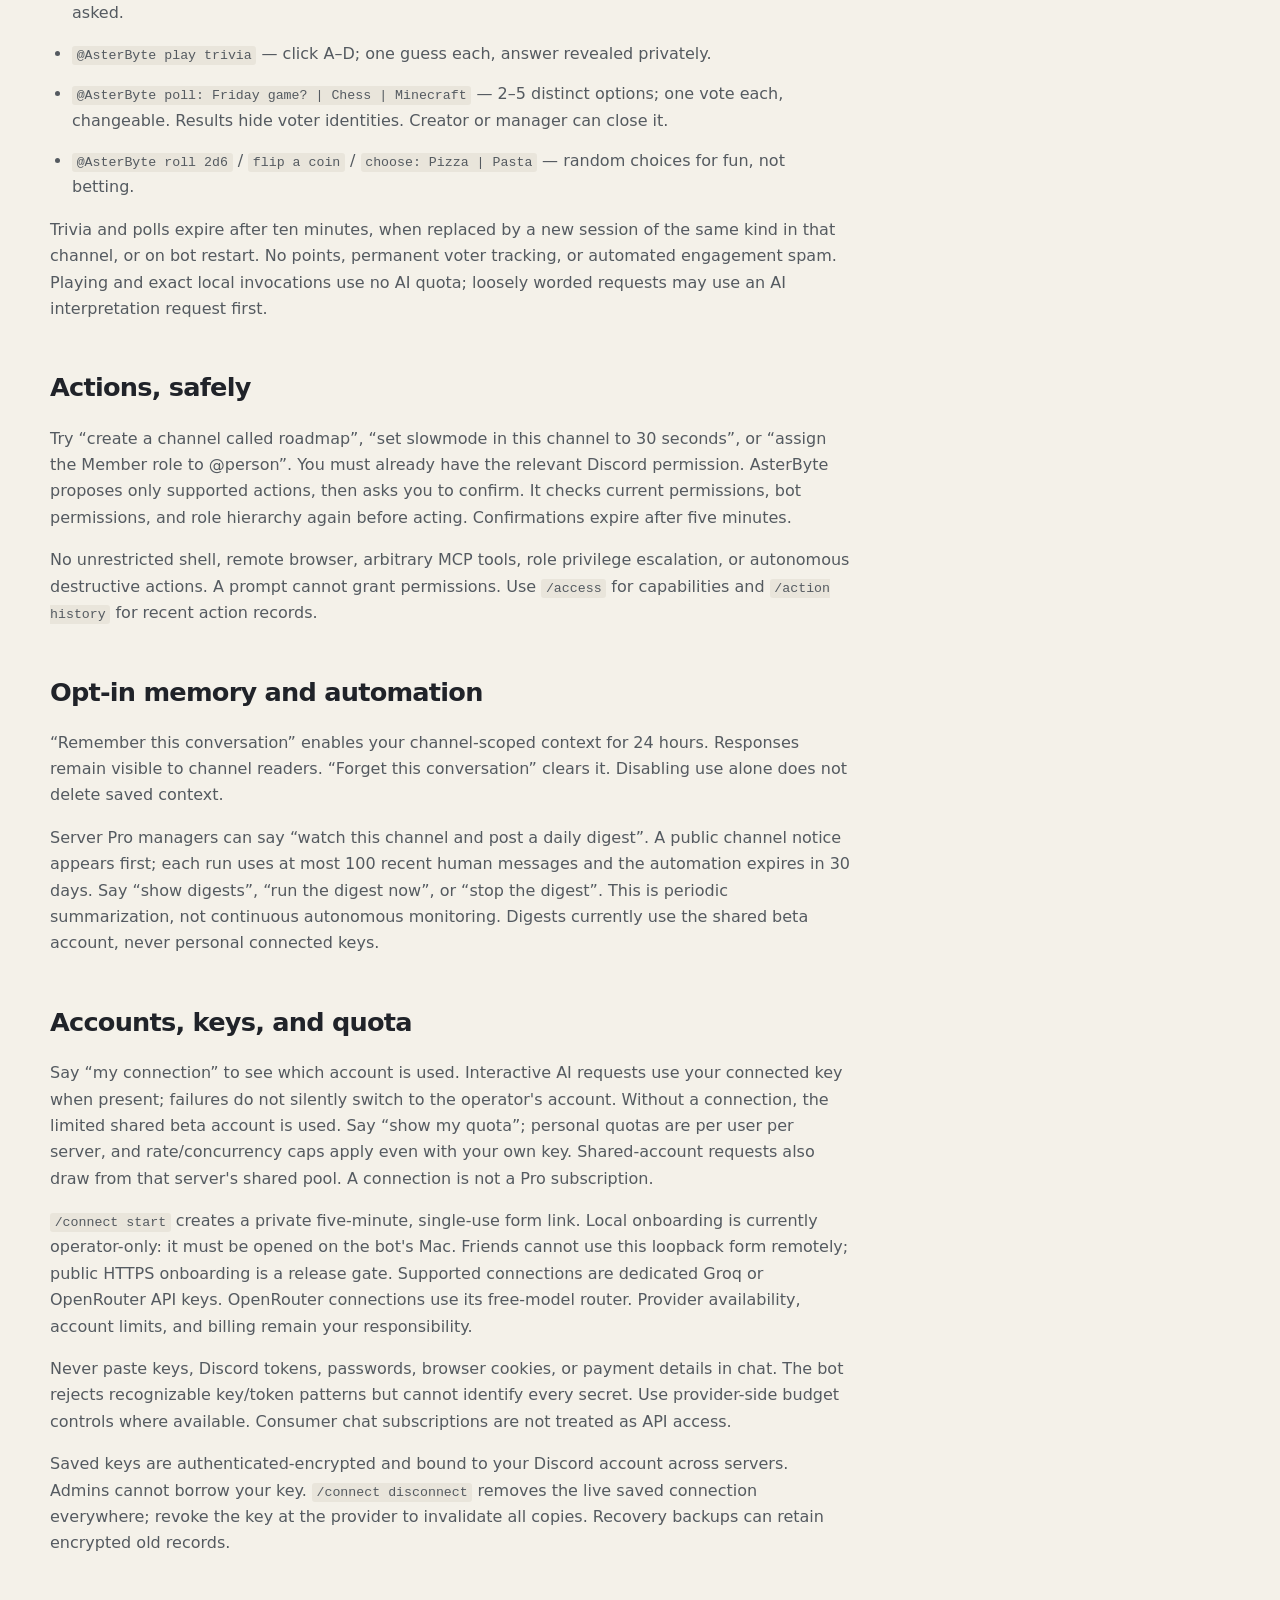
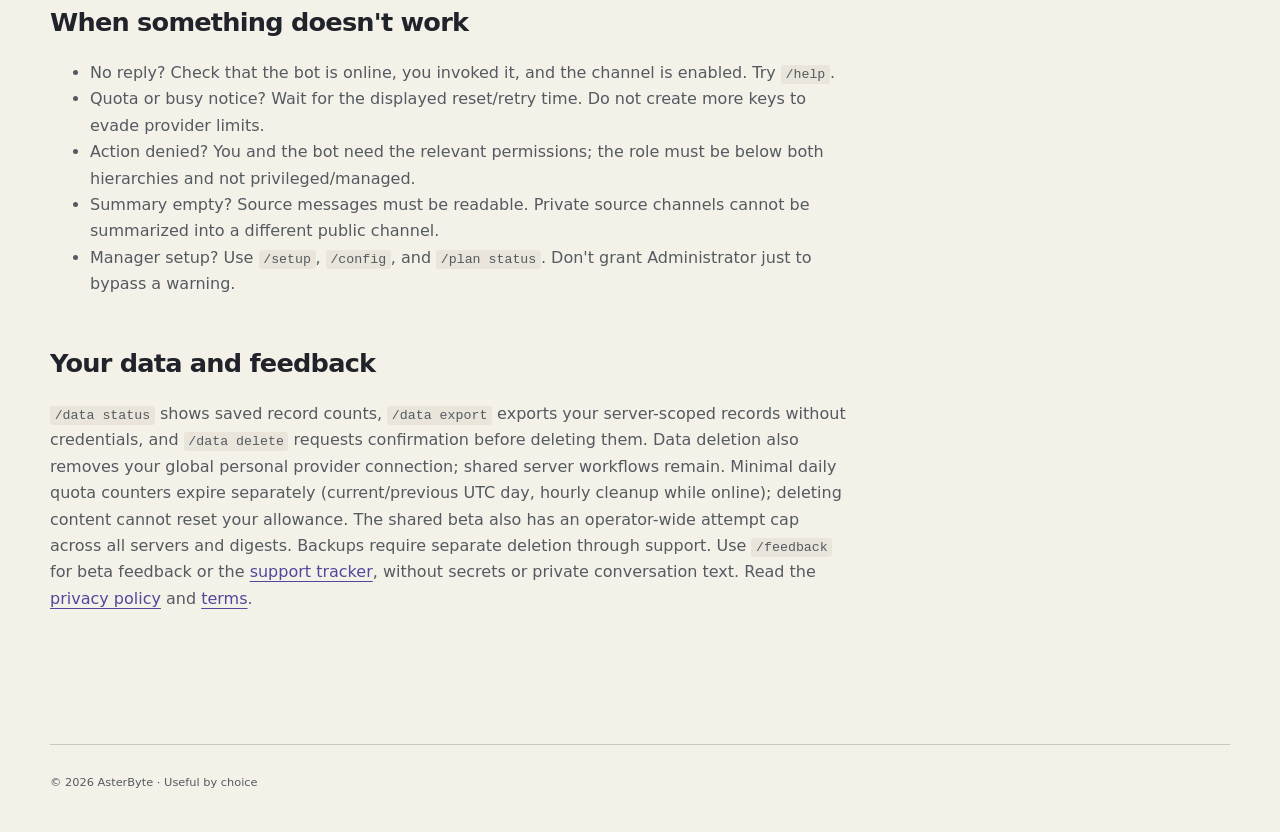
==== commit ed13013f: "Redesign sidekick identity and prompt-first beta experience" ====
--- a/guide.html
+++ b/guide.html
@@ -1,7 +1,7 @@
 <!doctype html>
-<html lang="en"><head><meta charset="utf-8"><meta name="viewport" content="width=device-width,initial-scale=1"><meta name="description" content="Learn to use AsterByte in Discord: plain-language help, workflows, reminders, safe server actions and fun."><title>Your AsterByte guide</title><link rel="icon" href="assets/asterbyte-mark.svg" type="image/svg+xml"><link rel="stylesheet" href="styles.css?v=20261003-5"></head>
+<html lang="en"><head><meta charset="utf-8"><meta name="viewport" content="width=device-width,initial-scale=1"><meta name="description" content="Learn to use AsterByte in Discord: plain-language help, workflows, reminders, safe server actions and fun."><title>Your AsterByte guide</title><link rel="icon" href="assets/asterbyte-mark.svg" type="image/svg+xml"><link rel="stylesheet" href="styles.css?v=20261004-1"></head>
 <body><main><nav><a class="brand" href="index.html">AsterByte ✦</a><span><a href="guide.html">Guide</a><a href="plans.html">Plans</a><a href="privacy.html">Privacy</a><a href="security.html">Security</a></span></nav>
-<article class="legal"><div class="guide-character"><img src="assets/asterbyte-mascot-v1.png" width="140" height="140" alt="AsterByte's anime-style robot mascot making a peace sign."><div><p class="eyebrow">Hey, crew. Meet your sidekick.</p><p>Warm, a little playful, practical first. The character adds personality—not extra permissions.</p></div></div><p class="eyebrow">Start here · Private beta</p><h1>A teammate.<br>Not another dashboard.</h1>
+<article class="legal"><div class="guide-character"><img src="assets/asterbyte-mascot-v2.png" width="140" height="140" alt="AsterByte's star-eared anime cyber-courier robot with a violet scarf."><div><p class="eyebrow">Hey, crew. Meet your sidekick.</p><p>Warm, a little playful, practical first. The character adds personality—not extra permissions.</p></div></div><p class="eyebrow">Start here · Private beta</p><h1>A teammate.<br>Not another dashboard.</h1>
 <p>Inside a server where AsterByte is installed, mention it and say what you need. Try <code>@AsterByte starter pack</code>. You can also reply to a bot message, type <code>AsterByte,</code> before your request, or use the configured prefix (default <code>!ai</code>). A manager can change that prefix through <code>/config</code>.</p>
 <div class="notice">Availability: invite-only beta, currently hosted on the operator's Mac. No payments or uptime guarantee. This website is a guide, not the private API-key portal.</div>
 <p>You don't need to memorize a command format. Informal requests and common typos can be interpreted for supported utilities, such as “pls make us a poll asking Chess or Minecraft” or “remid me to drink water in 2 hours”. If details are ambiguous, AsterByte asks instead of guessing. Interpretation uses AI quota; channel summarization after interpretation can use an additional request. Exact local examples below avoid that interpretation cost. This is a bounded supported-tool system, not a guarantee to understand or execute every possible sentence.</p>
--- a/styles.css
+++ b/styles.css
@@ -1,90 +1,14 @@
-:root { color-scheme: dark; --bg:#080b12; --panel:#111726; --text:#eef2ff; --muted:#a9b3ca; --accent:#7c9cff; --line:#28334b; }
-* { box-sizing:border-box; }
-body { margin:0; background:radial-gradient(circle at 85% 0,#182344 0,transparent 34%),var(--bg); color:var(--text); font:16px/1.65 Inter,ui-sans-serif,system-ui,-apple-system,sans-serif; }
-main { width:min(1040px,calc(100% - 40px)); margin:auto; }
-nav { display:flex; justify-content:space-between; align-items:center; padding:26px 0; border-bottom:1px solid var(--line); }
-nav span { display:flex; gap:20px; }
-nav>a.brand { display:inline-flex; align-items:center; gap:6px; white-space:nowrap; }
-a { color:#a9bdff; text-underline-offset:3px; } .brand { color:var(--text); text-decoration:none; font-weight:800; letter-spacing:.02em; }
-.hero { padding:88px 0 58px; max-width:850px; } h1 { font-size:clamp(2.4rem,6vw,5.3rem); line-height:1.02; letter-spacing:-.055em; margin:.15em 0 .35em; }
-h2 { margin-top:1.7em; line-height:1.2; } p,li { color:var(--muted); } .hero>p:not(.eyebrow) { font-size:1.2rem; max-width:720px; }
-.eyebrow { color:var(--accent); text-transform:uppercase; letter-spacing:.16em; font-weight:800; font-size:.78rem; }
-.notice { display:inline-block; margin-top:18px; padding:12px 16px; border:1px solid var(--line); background:#0d1321; border-radius:10px; color:#c8d3ee; }
-.grid { display:grid; grid-template-columns:repeat(2,1fr); gap:16px; } .grid article { background:linear-gradient(145deg,#121a2c,#0d121e); padding:24px; border:1px solid var(--line); border-radius:16px; }
-.grid h2 { margin-top:0; } .legal { max-width:800px; padding:56px 0; } .legal h1 { font-size:clamp(2.5rem,6vw,4.4rem); } code { background:#151d2e; padding:.15em .35em; border-radius:4px; }
-footer { margin-top:70px; padding:28px 0 44px; border-top:1px solid var(--line); color:#7f8ba5; font-size:.9rem; }
-.brand-dot { color:#a2b5ff; margin-left:7px; } .actions{display:flex;align-items:center;gap:24px;margin:28px 0 12px;flex-wrap:wrap}.button{display:inline-block;padding:12px 20px;border-radius:10px;background:#839fff;color:#080b12;text-decoration:none;font-weight:750}.button:hover{background:#b1c2ff}.chat-demo{margin:0 0 36px;border:1px solid var(--line);border-radius:20px;background:#101726;padding:26px}.chat-demo p{margin:14px 0}.chat-name{display:block;color:#eef2ff;font-weight:750;font-size:.85rem;margin-bottom:4px}.bot-name{color:#afbeff}small{color:var(--muted)}.guide-examples{padding-left:22px}.guide-examples li{margin:12px 0}.legal h2{scroll-margin-top:20px}.legal a{overflow-wrap:anywhere}code{overflow-wrap:anywhere}a:focus-visible,button:focus-visible{outline:3px solid #b6c8ff;outline-offset:5px}.plan-tag{color:#a9bdff;font-size:.85rem;font-weight:700}
-@media (max-width:680px) { .grid { grid-template-columns:1fr; } nav { align-items:flex-start; gap:15px; } nav span { gap:10px; flex-wrap:wrap; justify-content:flex-end; } .hero { padding-top:55px; } }
-
-/* AsterByte character system: midnight ink, lavender panels, cyan sparks. */
-:root { --bg:#090d18; --panel:#121a2c; --accent:#c2baff; --muted:#acb6cb; --line:#283149; }
-html { scroll-behavior:smooth; }
-body { background:radial-gradient(ellipse at 80% 8%,#20203d 0,transparent 30%),var(--bg); }
-main { width:min(1160px,calc(100% - 56px)); }
-nav { min-height:88px; }
-nav .brand { gap:9px; font-size:1.15rem; letter-spacing:-.04em; }
-nav .brand img { margin-right:3px; }
-nav .brand-dot { margin-left:0; }
-nav span a { color:#c3ccdd; text-decoration:none; font-size:.9rem; }
-nav span a:hover { color:#fff; text-decoration:underline; }
-.home .hero { max-width:none; padding:60px 0 40px; }
-.hero-layout { display:grid; grid-template-columns:1.1fr 1fr; align-items:center; gap:22px; }
-.hero-copy h1 { font-size:clamp(2.7rem,5.6vw,4.65rem); line-height:1.08; letter-spacing:-.055em; margin:20px 0 25px; }
-.hero-copy h1 em { font-style:normal; color:#c4b8ff; }
-.hero-copy>p:not(.eyebrow) { max-width:520px; font-size:1.08rem; }
-.hero-copy>p.hero-footnote { font-size:.79rem; color:#a0adc4; margin-top:22px; }
-.button { border-radius:12px; background:#c6beff; padding:13px 20px; color:#161429; font-size:.93rem; transition:background .15s,transform .15s; }
-.button:hover { background:#ddd7ff; transform:translateY(-2px); }
-.button span { margin-left:12px; }
-.secondary-link { color:#e0d9ff; font-size:.92rem; font-weight:600; text-decoration:none; }
-.secondary-link:hover { text-decoration:underline; }
-.beta-strip { display:flex; align-items:center; flex-wrap:wrap; gap:12px; padding-top:22px; color:#a9b4c9; font-size:.76rem; }
-.beta-label { color:#d2c9ff; border:1px solid #403858; border-radius:5px; padding:3px 7px; font-size:.64rem; letter-spacing:.09em; font-weight:750; }
-.mascot-stage { position:relative; margin:0; min-width:0; aspect-ratio:1; display:grid; place-items:center; isolation:isolate; }
-.mascot-stage::before { content:""; position:absolute; width:76%; aspect-ratio:1; border-radius:50%; background:radial-gradient(circle,#49406b70 0,#23244130 62%,transparent 72%); z-index:-1; }
-.mascot { display:block; position:relative; width:97%; height:auto; object-fit:contain; filter:drop-shadow(0 24px 18px #0005); animation:byte-hover 6s ease-in-out infinite; }
-.orbit { position:absolute; border:1px solid #8f81c82d; border-radius:50%; width:80%; height:80%; z-index:-1; }
-.orbit-two { width:97%; height:97%; border-style:dashed; opacity:.4; }
-.mascot-greeting { position:absolute; top:8%; right:2%; z-index:2; padding:8px 16px; border-radius:12px 12px 12px 0; border:1px solid #554477; background:#201d34; color:#e6ddff; font-size:.9rem; transform:rotate(7deg); }
-.stage-star { position:absolute; color:#9debe2; z-index:1; font-size:28px; }
-.star-one { left:4%; top:24%; transform:rotate(-10deg); }.star-two { right:3%; bottom:23%; color:#d8c8ff; font-size:42px; }
-.mascot-stage figcaption { position:absolute; bottom:-6px; text-align:center; color:#e1d8ff; font-size:.88rem; font-weight:700; letter-spacing:.03em; }
-.mascot-caption-note { display:block; color:#96a2ba; font-size:.68rem; font-weight:400; letter-spacing:0; margin-top:2px; }
-.capability-ribbon { display:flex; justify-content:space-between; flex-wrap:wrap; gap:14px 22px; padding:22px 8px; margin:26px 0 0; border-block:1px solid var(--line); color:#a8b3ca; font-size:.78rem; }
-.capability-ribbon span::before { content:"✦"; color:#b6a9e8; margin-right:10px; font-size:.6rem; }
-.demo-section { display:grid; grid-template-columns:.85fr 1.15fr; gap:58px; padding:88px 0; align-items:center; scroll-margin-top:20px; }
-.section-intro h2,.section-heading h2,.provider-section h2,.closing h2 { font-size:clamp(2rem,3.5vw,3rem); letter-spacing:-.045em; line-height:1.12; margin:14px 0 20px; }
-.section-intro>p { font-size:.96rem; }
-.demo-controls { display:flex; flex-wrap:wrap; gap:8px; margin:26px 0 16px; }
-.demo-controls button { border:1px solid #3b435d; background:#111728; color:#bcc7dd; border-radius:8px; padding:9px 12px; font:inherit; font-weight:600; font-size:.76rem; line-height:1.4; cursor:pointer; }
-.demo-controls button[aria-pressed="true"] { color:#e5ddff; background:#2a2444; border-color:#8970b9; }
-.demo-controls button:hover { border-color:#b7a0df; }
-.section-intro>p.demo-note { font-size:.72rem; color:#91a0bb; }
-.home .chat-demo { margin:0; border-radius:18px; padding:0; overflow:hidden; background:#141b2c; box-shadow:0 18px 50px #0003; }
-.chat-top { display:flex; align-items:center; justify-content:space-between; padding:16px 22px; border-bottom:1px solid #30394d; color:#e1e5ef; font-size:.84rem; font-weight:650; }
-.chat-top>span>span { color:#93a0b9; margin-right:8px; font-size:1.2rem; }
-.example-tag { font-size:.58rem; letter-spacing:.12em; padding:3px 7px; color:#b3a8d9; border:1px solid #48415c; border-radius:4px; }
-.chat-message { display:flex; gap:12px; padding:20px 22px 0; min-width:0; }
-.chat-message>div { min-width:0; flex:1; }.chat-message p { margin:4px 0; font-size:.85rem; }.chat-message ul { padding-left:19px; margin:9px 0 16px; font-size:.84rem; }
-.user-avatar,.chat-avatar { width:42px; height:42px; flex-shrink:0; border-radius:14px; background:#393451; }
-.user-avatar { display:grid; place-items:center; color:#eddbff; font-size:1rem; font-weight:700; }.chat-avatar { object-fit:contain; background:#302c46; padding:2px; }
-.chat-name { font-size:.8rem; margin-bottom:5px; }.chat-name small { margin-left:7px; color:#8d9ab4; font-size:.62rem; font-weight:400; }
-.bot-name { color:#d4c5ff; }.bot-label { background:#6260a2; border-radius:3px; color:#fff; font-size:.55rem; padding:2px 4px; margin-left:5px; }
-.chat-bottom { margin-top:14px; padding:12px 22px; background:#101626; border-top:1px solid #29334a; color:#9aa9c3; font-size:.66rem; }
-.feature-section { padding:20px 0 64px; }.section-heading { margin-bottom:32px; }
-.home .grid { gap:18px; }.home .grid article { position:relative; padding:30px; border-radius:16px; background:#121929; }.home .grid article:hover { border-color:#4c4266; }
-.feature-icon { position:absolute; top:24px; right:28px; color:#a6d9d5; font-size:2rem; line-height:1; }.feature-number { font-size:.65rem; font-weight:750; letter-spacing:.09em; color:#b6a8db; margin:0 42px 20px 0; }
-.home h3 { font-size:1.25rem; letter-spacing:-.025em; line-height:1.3; margin:0 0 12px; }.home .grid p:not(.feature-number) { font-size:.91rem; }.home .grid code { font-size:.73rem; background:#1b2237; padding:6px 8px; display:inline-block; }
-.character-note { display:flex; align-items:center; gap:25px; padding:26px 34px; background:#1b182c; border:1px solid #3a3151; border-radius:16px; }.character-note img { flex-shrink:0; }.character-note h2 { font-size:1.5rem; letter-spacing:-.025em; margin:5px 0 8px; }.character-note p { margin:0; font-size:.89rem; }.character-note .eyebrow { margin-bottom:8px; font-size:.62rem; }
-.provider-section { display:grid; grid-template-columns:1fr 1.1fr; gap:70px; padding:90px 0; }.provider-section p { font-size:.91rem; }.provider-section h2 { margin-top:14px; }
-.closing { padding:56px 28px; border:1px solid #413553; border-radius:24px; text-align:center; background:radial-gradient(ellipse at 50% 100%,#292039,#141624 75%); }.closing h2 { font-size:clamp(2.2rem,4.4vw,3.65rem); }.closing code { font-size:.9rem; padding:10px 16px; display:inline-block; background:#27213e; border:1px solid #4a3f63; color:#dcd1ff; }.closing p:not(.eyebrow) { font-size:.85rem; max-width:480px; margin:20px auto 28px; }
-.support { max-width:740px; padding-top:42px; }.support h2 { font-size:1.1rem; }.support p { font-size:.84rem; }.support .availability { font-size:.76rem; color:#9ba8bf; }
-.home footer { display:flex; justify-content:space-between; gap:20px; flex-wrap:wrap; font-size:.76rem; margin-top:46px; }.home footer span:last-child { display:flex; gap:20px; }.home footer a { color:#aab7ce; }
-.skip-link { position:absolute; top:-100px; left:20px; padding:8px 15px; background:#c6beff; color:#111; z-index:10; }.skip-link:focus { top:10px; }
-.guide-character { display:flex; align-items:center; gap:22px; border:1px solid #403554; border-radius:16px; background:#19172a; padding:12px 22px; margin-bottom:38px; }.guide-character img { object-fit:contain; flex-shrink:0; }.guide-character p { margin:8px 0; font-size:.88rem; }.guide-character .eyebrow { font-size:.67rem; }
-.guide-character>div { min-width:0; }
-@media(max-width:680px) { .guide-character { padding:14px; gap:14px; }.guide-character img { width:80px; height:100px; }.guide-character p { font-size:.79rem; }.guide-character .eyebrow { font-size:.6rem; letter-spacing:.08em; } }
-@keyframes byte-hover { 0%,100% { transform:translateY(0) rotate(-1deg); } 50% { transform:translateY(-9px) rotate(1deg); } }
-@media(max-width:900px) { .hero-layout { gap:0; }.demo-section { gap:28px; }.hero-copy h1 { font-size:3.15rem; }.hero-copy>p:not(.eyebrow) { font-size:.95rem; }.provider-section { gap:35px; }.mascot-greeting { top:1%; right:0; } }
-@media(max-width:680px) { main { width:calc(100% - 36px); } nav { min-height:80px; padding:20px 0; } nav .brand { font-size:1rem; } nav span { gap:8px 12px; } nav span a { font-size:.72rem; } nav .brand img { width:25px; height:25px; } nav .brand-dot { display:none; }.beta-strip { font-size:.67rem; gap:8px; }.home .hero { padding:38px 0 22px; }.hero-layout { grid-template-columns:1fr; }.hero-copy h1 { font-size:clamp(2.65rem,10.5vw,3.8rem); }.hero-copy>p:not(.eyebrow) { font-size:1rem; }.hero-copy .actions { gap:18px; }.hero-copy .hero-footnote { margin-bottom:10px; }.mascot-stage { width:min(390px,100%); margin:12px auto 16px; }.mascot-greeting { top:7%; }.capability-ribbon { justify-content:center; font-size:.67rem; gap:10px 16px; padding:17px 0; }.demo-section,.provider-section { grid-template-columns:1fr; gap:24px; padding:54px 0; }.demo-section h2 { font-size:2.25rem; }.section-intro>p { max-width:460px; }.demo-controls { margin-top:20px; }.feature-section { padding:10px 0 40px; }.home .grid article { padding:26px; }.character-note { padding:24px 20px; gap:16px; align-items:flex-start; }.character-note img { width:43px; height:43px; }.character-note h2 { font-size:1.25rem; }.character-note p { font-size:.82rem; }.closing { padding:40px 18px; }.home footer { font-size:.7rem; }.chat-message { padding-inline:16px; }.chat-top,.chat-bottom { padding-inline:16px; } }
-@media(prefers-reduced-motion:reduce) { html { scroll-behavior:auto; }.mascot { animation:none; }.button { transition:none; }.button:hover { transform:none; } }
+:root{color-scheme:light;--bg:#f4f1e9;--text:#202329;--muted:#545a60;--accent:#51489b;--line:#c9c8bf;--ink:#202329;--mint:#b4efcc;--violet:#c3b6f2}
+*{box-sizing:border-box}html{scroll-behavior:smooth}body{margin:0;background:var(--bg);color:var(--text);font:16px/1.65 ui-sans-serif,system-ui,-apple-system,BlinkMacSystemFont,"Segoe UI",sans-serif}main{width:min(1180px,calc(100% - 64px));margin:auto}a{color:var(--accent);text-underline-offset:4px}p,li{color:var(--muted)}h1,h2,h3{color:var(--text);line-height:1.1;letter-spacing:-.055em}h1{font-size:clamp(2.8rem,5.8vw,5rem);margin:20px 0 26px;font-weight:850}h2{font-size:clamp(2rem,3.6vw,3rem);margin:16px 0 24px}h3{font-size:1.3rem;margin:0 0 12px;letter-spacing:-.025em}button{font:inherit;cursor:pointer}a:focus-visible,button:focus-visible,summary:focus-visible{outline:3px solid #51489b;outline-offset:5px}code{font:.83em/1.65 ui-monospace,SFMono-Regular,Consolas,monospace;background:#e9e5db;padding:.15em .35em;overflow-wrap:anywhere;border-radius:3px}.eyebrow{font:750 .69rem/1.6 ui-monospace,SFMono-Regular,Consolas,monospace;letter-spacing:.07em;text-transform:uppercase;color:var(--accent)}
+nav{display:flex;align-items:center;justify-content:space-between;gap:24px;min-height:92px;border-bottom:1px solid var(--line)}nav .brand{display:inline-flex;align-items:center;gap:8px;font-size:1.25rem;font-weight:850;letter-spacing:-.04em;white-space:nowrap;text-decoration:none;color:var(--text)}nav span{display:flex;gap:26px;flex-wrap:wrap}nav span a{text-decoration:none;color:var(--text);font-size:.85rem}nav span a:hover{text-decoration:underline}.brand-dot{color:var(--accent)}.beta-strip{display:flex;align-items:center;gap:16px;flex-wrap:wrap;padding:22px 0;color:var(--muted);font-size:.73rem}.beta-label{background:var(--mint);border:1px solid #8eb99f;padding:4px 8px;color:var(--ink);font:750 .62rem/1.4 ui-monospace,monospace}.beta-label span{font-size:.5rem;margin-right:5px}.edition{margin-left:auto;font:.64rem ui-monospace,monospace;letter-spacing:.08em}
+.hero{padding:68px 0 60px;max-width:850px}.home .hero{padding:24px 0 48px;max-width:none}.hero-layout{display:grid;grid-template-columns:1.12fr 1fr;gap:48px;align-items:center}.hero-copy{padding:18px 0}.hero-copy h1 em{font-style:normal;color:var(--accent);letter-spacing:-.065em}.hero-copy>p:not(.eyebrow){max-width:505px;font-size:1.07rem}.hero-copy>p.hero-footnote{font-size:.75rem;line-height:1.8;margin-top:24px}.actions{display:flex;gap:20px;flex-wrap:wrap;align-items:center;margin:30px 0 12px}.button{display:inline-flex;align-items:center;justify-content:space-between;gap:16px;background:var(--ink);color:var(--bg);border:1px solid var(--ink);padding:13px 19px;text-decoration:none;font-weight:700;font-size:.86rem;border-radius:4px;box-shadow:3px 3px 0 #b6b1ce;transition:background .15s}.button:hover{background:#3c365c}.secondary-link{font-size:.83rem;font-weight:650;text-decoration:none}.secondary-link:hover{text-decoration:underline}
+.mascot-stage{position:relative;margin:0;min-width:0;height:520px;overflow:hidden;background:#202329;border-radius:4px;isolation:isolate;border:1px solid var(--ink)}.mascot-stage::before{content:"";position:absolute;inset:0;background:linear-gradient(135deg,transparent 50%,#313641 50%);opacity:.7;z-index:-1}.stage-label,.mascot-stage figcaption{position:absolute;left:20px;right:20px;display:flex;justify-content:space-between;gap:12px;font:500 .55rem/1.5 ui-monospace,monospace;letter-spacing:.08em;color:#c3c6ca;z-index:2}.stage-label{top:18px;border-bottom:1px solid #ffffff24;padding-bottom:12px}.stage-label>span:last-child{color:var(--mint);font-size:1rem;line-height:1}.mascot-stage figcaption{bottom:16px;border-top:1px solid #ffffff24;padding-top:12px}.mascot{display:block;width:100%;height:95%;object-fit:contain;position:absolute;bottom:13px;filter:drop-shadow(0 15px 20px #0005)}.mascot-greeting{position:absolute;right:18px;top:83px;z-index:2;padding:5px 10px;background:var(--mint);color:var(--ink);font-size:.74rem;font-weight:700;transform:rotate(6deg);box-shadow:3px 3px 0 #0006}.capability-ribbon{border-block:1px solid var(--line);display:flex;justify-content:space-between;gap:16px;flex-wrap:wrap;padding:20px 0;font:650 .67rem/1.5 ui-monospace,monospace;color:var(--muted)}.capability-ribbon span::before{content:"✦";margin-right:8px;color:var(--accent)}
+.demo-section{display:grid;grid-template-columns:.9fr 1.1fr;gap:65px;padding:100px 0;align-items:center;scroll-margin-top:20px}.section-intro>p{max-width:390px;font-size:.94rem}.demo-controls{display:flex;flex-wrap:wrap;gap:8px;margin:26px 0 16px}.demo-controls button{background:transparent;border:1px solid #aaa89f;border-radius:3px;padding:8px 10px;font-size:.7rem;color:var(--text)}.demo-controls button[aria-pressed=true]{background:var(--ink);color:var(--bg);border-color:var(--ink)}.demo-controls button:hover{border-color:var(--accent)}.section-intro>p.demo-note{font-size:.69rem}.chat-demo{background:var(--ink);border:1px solid var(--ink);border-radius:5px;box-shadow:8px 8px 0 #d9d4c9;overflow:hidden;color:#e7e9ee}.chat-top{display:flex;justify-content:space-between;align-items:center;padding:16px 22px;border-bottom:1px solid #42464d;font-size:.81rem}.chat-top>span>span{color:var(--violet);margin-right:8px}.example-tag{font:.54rem ui-monospace,monospace;color:#c2b5ed;border:1px solid #686078;border-radius:3px;padding:4px 6px}.chat-message{display:flex;gap:12px;padding:22px 22px 0;min-width:0}.chat-message>div{min-width:0;flex:1}.chat-message p,.chat-message li{font-size:.83rem;color:#c9ced7}.chat-message p{margin:6px 0}.chat-message ul{padding-left:18px;margin:10px 0 18px}.chat-name{display:block;font-size:.79rem;font-weight:750;color:#eef0f3}.chat-name small{font-size:.6rem;color:#c0c2c7;margin-left:7px;font-weight:400}.bot-name{color:var(--mint)}.bot-label{background:#6b61a4;color:#fff;padding:2px 4px;font-size:.52rem;border-radius:3px;margin-left:5px}.user-avatar,.chat-avatar{width:42px;height:42px;border-radius:50%;flex-shrink:0;background:#43404e}.user-avatar{display:grid;place-items:center;background:#645b83;font-weight:750}.chat-avatar{object-fit:cover}.chat-demo code{background:#30343c;color:#e2e5ed;font-size:.91em}.copy-row{display:flex;flex-wrap:wrap;align-items:center;gap:12px;margin:4px 22px 20px 76px}.copy-button{background:var(--mint);border:1px solid var(--mint);color:var(--ink);padding:8px 12px;border-radius:3px;font-size:.7rem;font-weight:750}.copy-button:hover{background:#d1f7df}#copy-status{color:#d6d9de;font-size:.64rem}.chat-bottom{background:#171a20;padding:12px 22px;font-size:.64rem;color:#b5becb;border-top:1px solid #42464d}.chat-demo button:focus-visible{outline-color:var(--mint)}
+.feature-section{padding:12px 0 64px}.section-heading{margin-bottom:35px}.grid{display:grid;grid-template-columns:repeat(2,1fr);gap:0;border-top:1px solid var(--line);border-left:1px solid var(--line)}.grid article{padding:32px;border-right:1px solid var(--line);border-bottom:1px solid var(--line)}.grid p{font-size:.92rem}.grid .feature-number{font:.64rem/1.6 ui-monospace,monospace;color:var(--accent);letter-spacing:.06em;margin:0 0 22px}.grid code{display:inline-block;font-size:.69rem;padding:5px 8px}.character-note{display:flex;align-items:center;gap:25px;padding:26px 32px;background:#e9e2f6;border:1px solid #c6bbd9;border-radius:4px}.character-note img{flex-shrink:0;border-radius:50%}.character-note h2{font-size:1.5rem;letter-spacing:-.025em;margin:6px 0 8px}.character-note p{font-size:.87rem;margin:0}.character-note .eyebrow{font-size:.62rem}.character-star{margin-left:auto;font-size:3rem;color:var(--accent)}.onboarding,.provider-section{display:grid;grid-template-columns:1fr 1.1fr;gap:70px;padding:90px 0}.onboarding{border-bottom:1px solid var(--line)}.onboarding ol{list-style:none;margin:0;padding:0}.onboarding li{display:flex;gap:20px;padding:16px 0;border-bottom:1px solid var(--line)}.onboarding li:first-child{padding-top:0}.onboarding li>span{font:.74rem ui-monospace,monospace;background:var(--mint);color:var(--ink);padding:6px;height:fit-content}.onboarding h3{font-size:1.05rem;margin:0}.onboarding p,.provider-section p{font-size:.91rem}.onboarding p{margin:8px 0}.provider-section strong{color:var(--text)}.faq{padding:0 0 80px;max-width:850px}.faq details{border-bottom:1px solid var(--line);padding:17px 0}.faq summary{cursor:pointer;font-weight:650;font-size:.92rem}.faq details p{font-size:.86rem;max-width:740px}.closing{text-align:center;background:var(--mint);padding:55px 24px;border:1px solid #8daf9a;border-radius:4px}.closing code{background:#d6f7e3;border:1px solid #92b39f;padding:9px 14px;display:inline-block;font-size:.86rem}.closing p:not(.eyebrow){max-width:460px;margin:20px auto 26px;font-size:.85rem;color:#3b5548}.support{max-width:740px;padding-top:42px}.support h2{font-size:1.3rem;letter-spacing:-.025em}.support p{font-size:.86rem}footer{display:flex;justify-content:space-between;gap:20px;flex-wrap:wrap;border-top:1px solid var(--line);padding:28px 0 40px;margin-top:60px;color:var(--muted);font-size:.71rem}footer span:last-child{display:flex;gap:20px}footer a{color:var(--text)}
+.legal{max-width:800px;padding:56px 0}.legal h1{font-size:clamp(2.5rem,6vw,4.4rem)}.legal h2{font-size:1.6rem;letter-spacing:-.03em;margin-top:2em;scroll-margin-top:20px}.legal a{overflow-wrap:anywhere}.notice{margin:18px 0;padding:14px 18px;background:#e9e2f6;border:1px solid #c6bbd9;border-radius:4px;color:#494159;font-size:.9rem}.plan-tag{font-size:.75rem;font-weight:750;color:var(--accent)}.guide-examples{padding-left:22px}.guide-examples li{margin:14px 0}.guide-character{display:flex;gap:22px;align-items:center;padding:20px;background:var(--ink);border-radius:4px;margin-bottom:32px}.guide-character img{width:110px;height:140px;object-fit:contain;flex-shrink:0}.guide-character p{font-size:.84rem;color:#d2d6dd}.guide-character .eyebrow{color:var(--mint)}.skip-link{position:absolute;left:16px;top:-80px;padding:10px 14px;background:var(--ink);color:var(--bg);z-index:10}.skip-link:focus{top:12px}
+@media(max-width:960px){.hero-layout{gap:24px;grid-template-columns:1.15fr 1fr}.mascot-stage{height:460px}.hero-copy h1{font-size:3.6rem}.demo-section{gap:32px}.onboarding,.provider-section{gap:35px}.edition{display:none}}
+@media(max-width:720px){main{width:calc(100% - 36px)}nav{min-height:84px;align-items:flex-start;padding:22px 0;gap:12px}nav .brand{font-size:1.08rem}nav span{gap:8px 12px;justify-content:flex-end}nav span a{font-size:.7rem}.hero-layout,.demo-section,.onboarding,.provider-section{grid-template-columns:1fr;gap:30px}.hero-copy h1{font-size:clamp(2.6rem,9vw,4rem)}.home .hero{padding-top:0}.hero-copy>p:not(.eyebrow){font-size:1rem}.mascot-stage{height:440px;width:100%;max-width:480px;margin:auto}.hero-footnote{margin-bottom:0}.capability-ribbon{justify-content:flex-start;gap:10px 20px}.demo-section{padding:64px 0}.demo-section h2{font-size:2.5rem}.grid{grid-template-columns:1fr}.grid article{padding:26px}.feature-section{padding-bottom:42px}.character-note{padding:22px;gap:16px}.character-note img{width:56px;height:56px}.character-star{display:none}.character-note h2{font-size:1.2rem}.onboarding,.provider-section{padding:60px 0}.onboarding h2,.provider-section h2{margin-bottom:0}.faq{padding-bottom:50px}.closing h2{font-size:2rem}.chat-demo{box-shadow:5px 5px 0 #d9d4c9}.legal{padding-top:36px}}
+@media(max-width:380px){main{width:calc(100% - 28px)}nav .brand img{width:23px;height:23px}nav .brand-dot{display:none}.beta-strip{gap:8px;font-size:.65rem}.hero-copy h1{font-size:2.65rem}.mascot-stage{height:380px}.stage-label{font-size:.45rem}.mascot-greeting{font-size:.65rem}.chat-message{padding:18px 14px 0;gap:10px}.chat-avatar,.user-avatar{width:34px;height:34px}.chat-top,.chat-bottom{padding-inline:14px}.copy-row{margin-left:58px}.example-tag{font-size:.46rem}.character-note{align-items:flex-start}.character-note img{width:44px;height:44px}.character-note h2{font-size:1.1rem}.guide-character{padding:14px;gap:12px}.guide-character img{width:64px;height:96px}.guide-character p{font-size:.75rem}}
+.hero-copy h1{font-size:clamp(2.8rem,5.4vw,4.5rem)}.hero-copy h1 em{white-space:nowrap}.mascot{height:calc(100% - 90px);bottom:46px}
+@media(max-width:720px){.hero-copy h1{font-size:clamp(2.25rem,8.5vw,4rem)}}
+@media(prefers-reduced-motion:reduce){html{scroll-behavior:auto}*{transition:none!important;animation:none!important}}
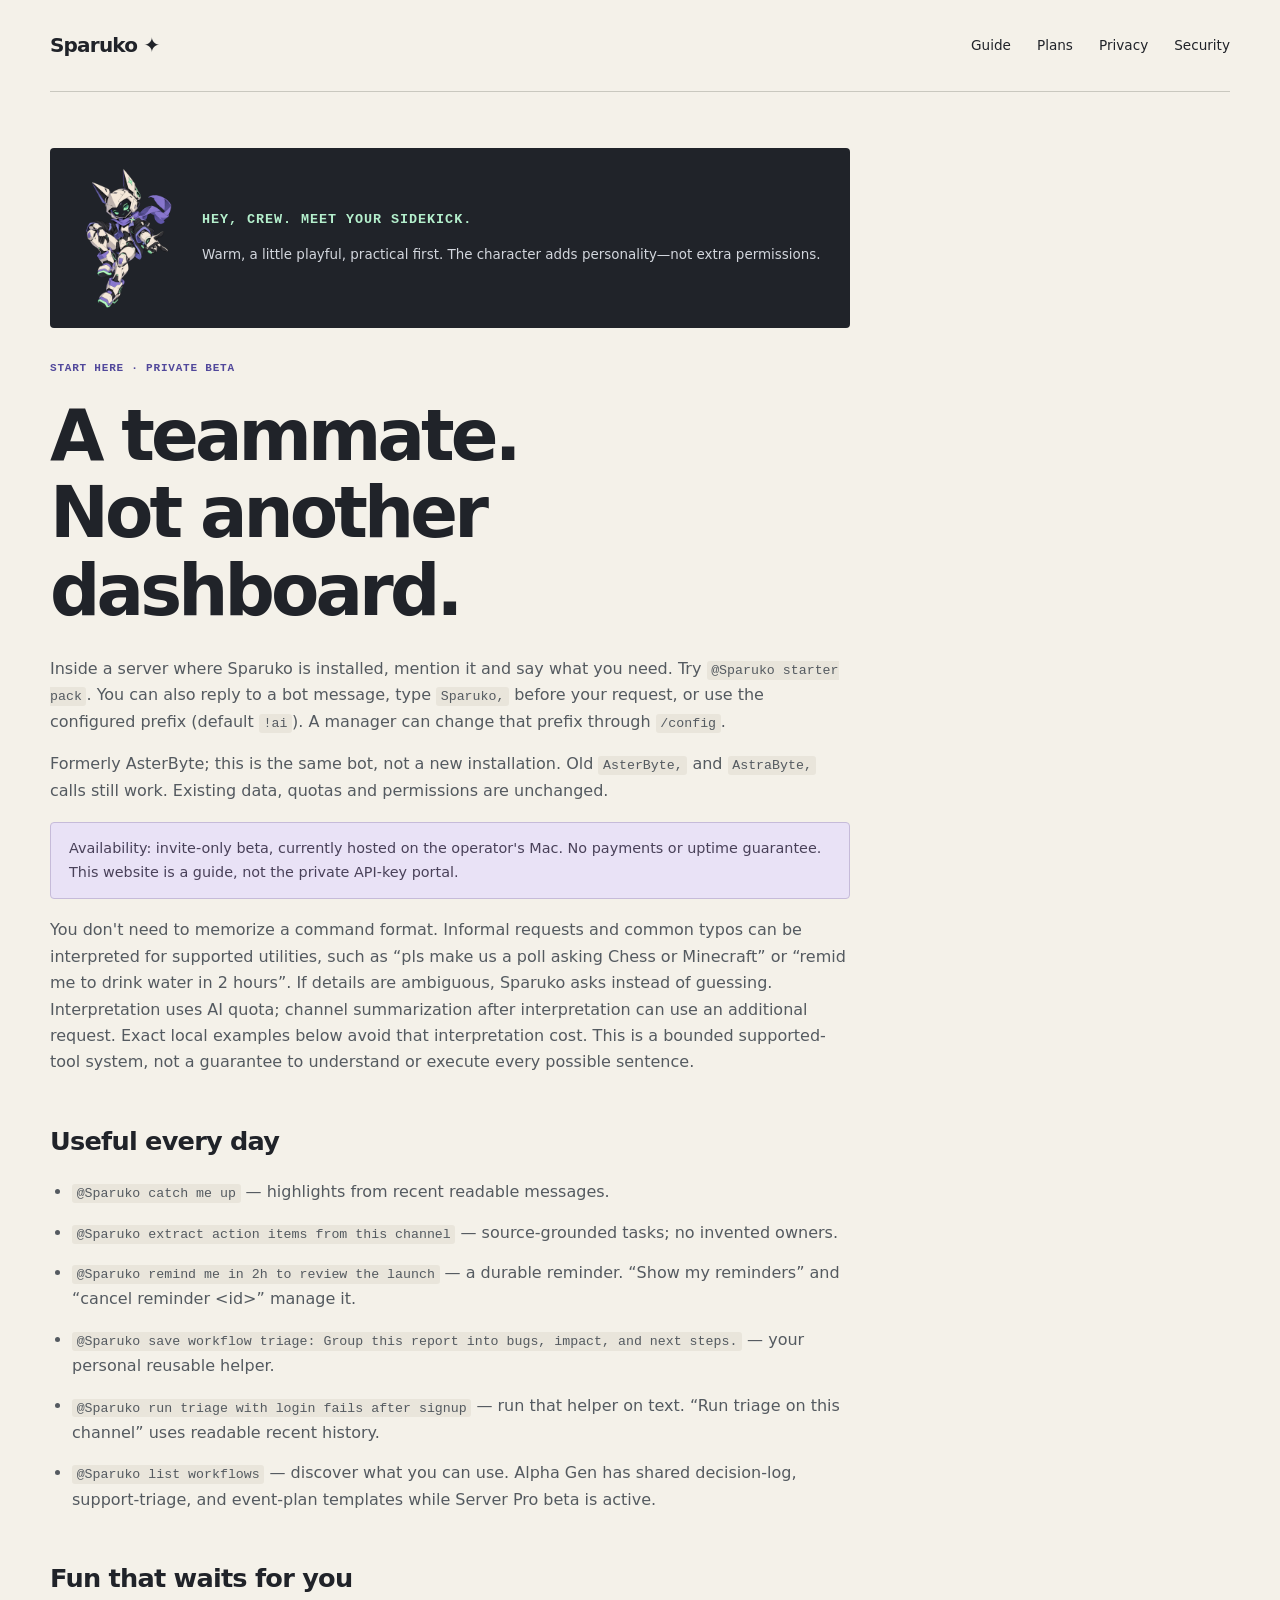
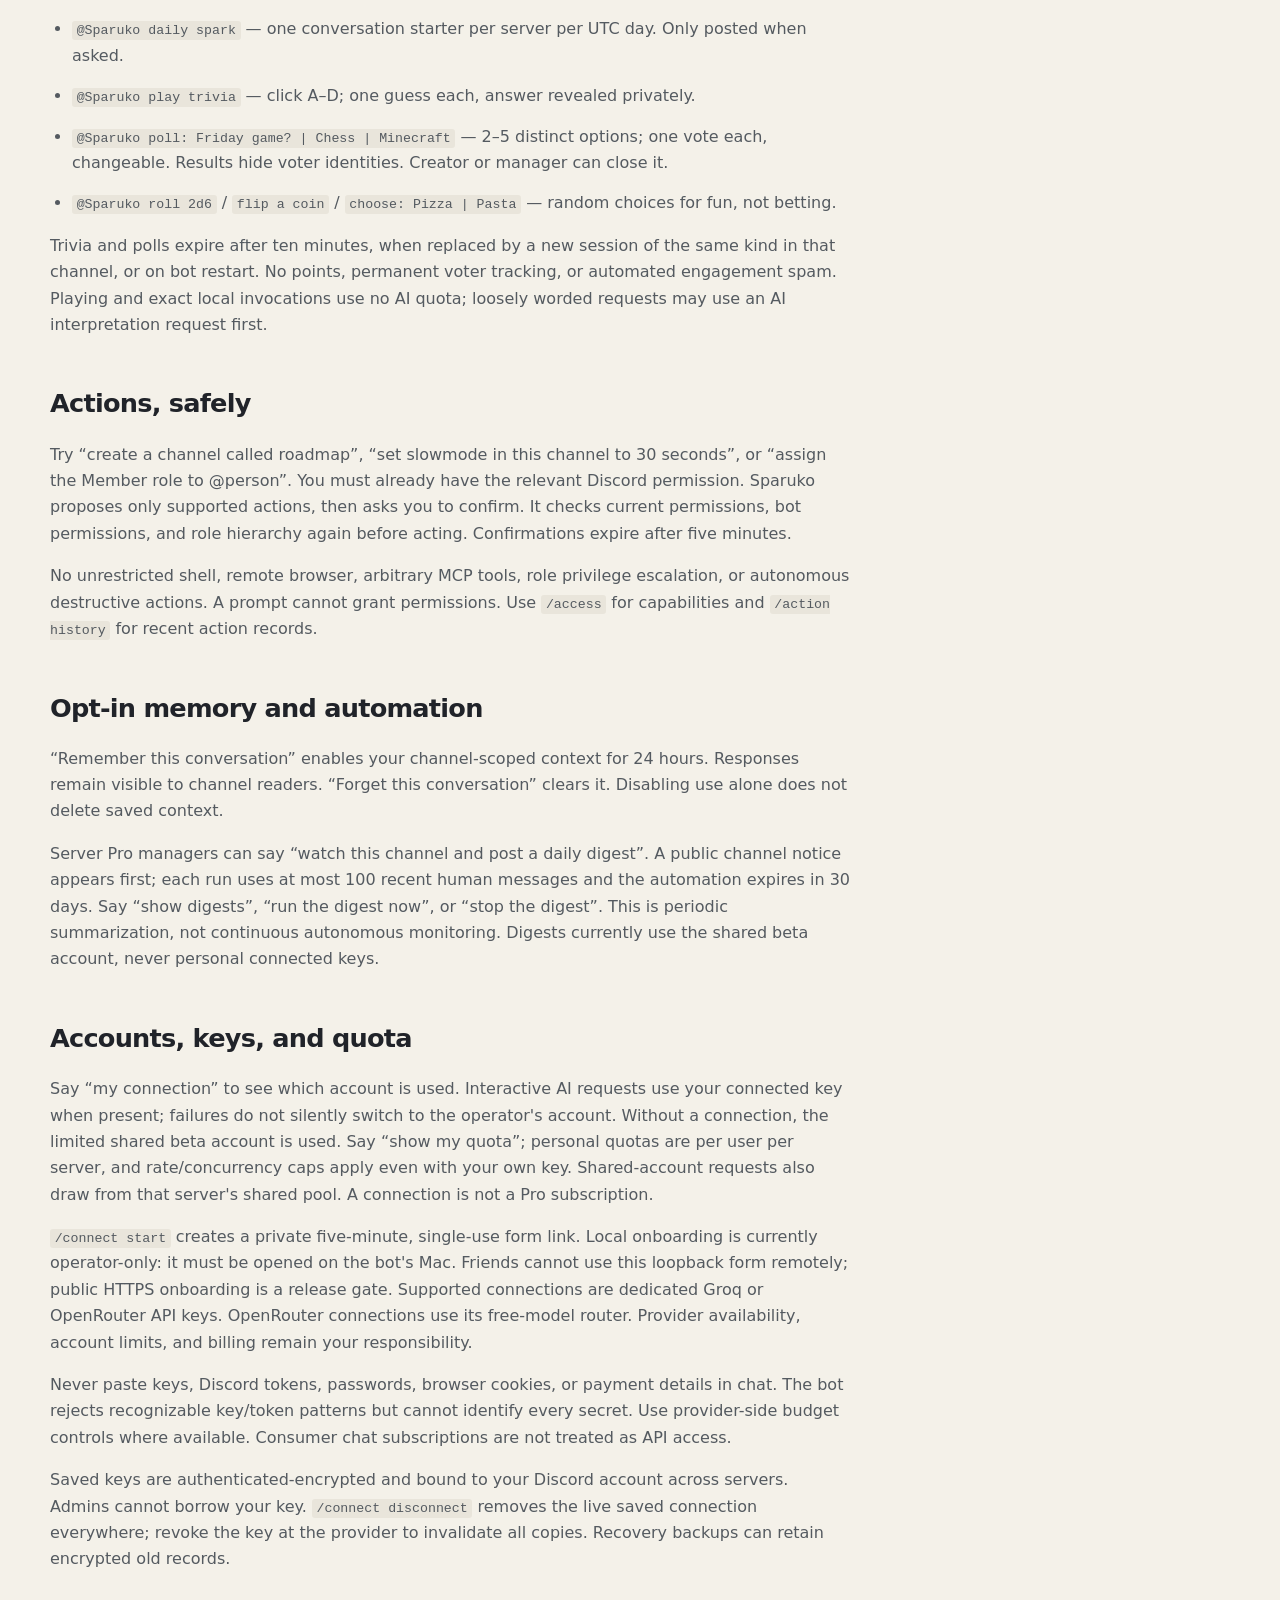
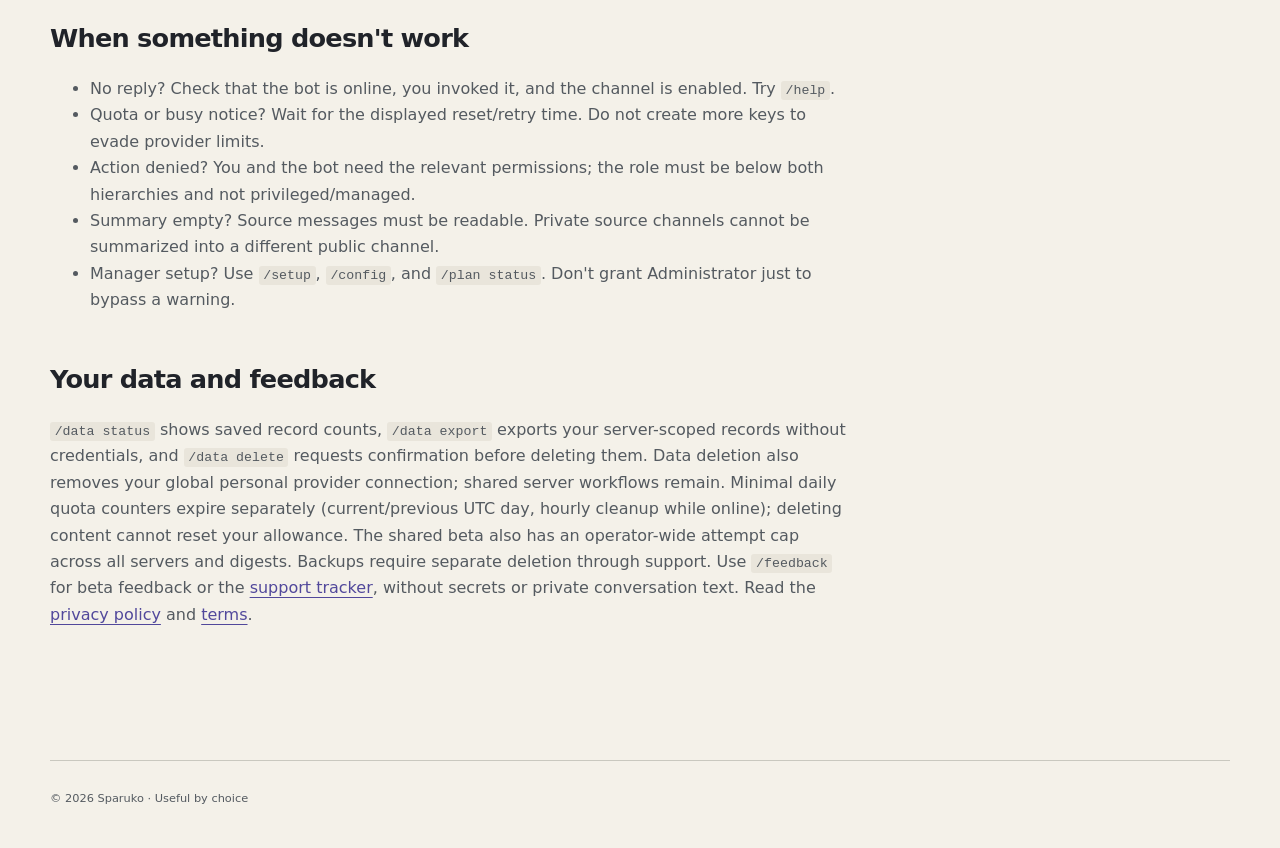
==== commit 5cd97de2: "Rebrand public site and user guide as Sparuko" ====
--- a/guide.html
+++ b/guide.html
@@ -1,25 +1,26 @@
 <!doctype html>
-<html lang="en"><head><meta charset="utf-8"><meta name="viewport" content="width=device-width,initial-scale=1"><meta name="description" content="Learn to use AsterByte in Discord: plain-language help, workflows, reminders, safe server actions and fun."><title>Your AsterByte guide</title><link rel="icon" href="assets/asterbyte-mark.svg" type="image/svg+xml"><link rel="stylesheet" href="styles.css?v=20261004-1"></head>
-<body><main><nav><a class="brand" href="index.html">AsterByte ✦</a><span><a href="guide.html">Guide</a><a href="plans.html">Plans</a><a href="privacy.html">Privacy</a><a href="security.html">Security</a></span></nav>
-<article class="legal"><div class="guide-character"><img src="assets/asterbyte-mascot-v2.png" width="140" height="140" alt="AsterByte's star-eared anime cyber-courier robot with a violet scarf."><div><p class="eyebrow">Hey, crew. Meet your sidekick.</p><p>Warm, a little playful, practical first. The character adds personality—not extra permissions.</p></div></div><p class="eyebrow">Start here · Private beta</p><h1>A teammate.<br>Not another dashboard.</h1>
-<p>Inside a server where AsterByte is installed, mention it and say what you need. Try <code>@AsterByte starter pack</code>. You can also reply to a bot message, type <code>AsterByte,</code> before your request, or use the configured prefix (default <code>!ai</code>). A manager can change that prefix through <code>/config</code>.</p>
+<html lang="en"><head><meta charset="utf-8"><meta name="viewport" content="width=device-width,initial-scale=1"><meta name="description" content="Learn to use Sparuko in Discord: plain-language help, workflows, reminders, safe server actions and fun."><title>Your Sparuko guide</title><link rel="icon" href="assets/asterbyte-mark.svg" type="image/svg+xml"><link rel="stylesheet" href="styles.css?v=20261004-1"></head>
+<body><main><nav><a class="brand" href="index.html">Sparuko ✦</a><span><a href="guide.html">Guide</a><a href="plans.html">Plans</a><a href="privacy.html">Privacy</a><a href="security.html">Security</a></span></nav>
+<article class="legal"><div class="guide-character"><img src="assets/asterbyte-mascot-v2.png" width="140" height="140" alt="Sparuko's star-eared anime cyber-courier robot with a violet scarf."><div><p class="eyebrow">Hey, crew. Meet your sidekick.</p><p>Warm, a little playful, practical first. The character adds personality—not extra permissions.</p></div></div><p class="eyebrow">Start here · Private beta</p><h1>A teammate.<br>Not another dashboard.</h1>
+<p>Inside a server where Sparuko is installed, mention it and say what you need. Try <code>@Sparuko starter pack</code>. You can also reply to a bot message, type <code>Sparuko,</code> before your request, or use the configured prefix (default <code>!ai</code>). A manager can change that prefix through <code>/config</code>.</p>
+<p>Formerly AsterByte; this is the same bot, not a new installation. Old <code>AsterByte,</code> and <code>AstraByte,</code> calls still work. Existing data, quotas and permissions are unchanged.</p>
 <div class="notice">Availability: invite-only beta, currently hosted on the operator's Mac. No payments or uptime guarantee. This website is a guide, not the private API-key portal.</div>
-<p>You don't need to memorize a command format. Informal requests and common typos can be interpreted for supported utilities, such as “pls make us a poll asking Chess or Minecraft” or “remid me to drink water in 2 hours”. If details are ambiguous, AsterByte asks instead of guessing. Interpretation uses AI quota; channel summarization after interpretation can use an additional request. Exact local examples below avoid that interpretation cost. This is a bounded supported-tool system, not a guarantee to understand or execute every possible sentence.</p>
+<p>You don't need to memorize a command format. Informal requests and common typos can be interpreted for supported utilities, such as “pls make us a poll asking Chess or Minecraft” or “remid me to drink water in 2 hours”. If details are ambiguous, Sparuko asks instead of guessing. Interpretation uses AI quota; channel summarization after interpretation can use an additional request. Exact local examples below avoid that interpretation cost. This is a bounded supported-tool system, not a guarantee to understand or execute every possible sentence.</p>
 <h2>Useful every day</h2><ul class="guide-examples">
-<li><code>@AsterByte catch me up</code> — highlights from recent readable messages.</li>
-<li><code>@AsterByte extract action items from this channel</code> — source-grounded tasks; no invented owners.</li>
-<li><code>@AsterByte remind me in 2h to review the launch</code> — a durable reminder. “Show my reminders” and “cancel reminder &lt;id&gt;” manage it.</li>
-<li><code>@AsterByte save workflow triage: Group this report into bugs, impact, and next steps.</code> — your personal reusable helper.</li>
-<li><code>@AsterByte run triage with login fails after signup</code> — run that helper on text. “Run triage on this channel” uses readable recent history.</li>
-<li><code>@AsterByte list workflows</code> — discover what you can use. Alpha Gen has shared decision-log, support-triage, and event-plan templates while Server Pro beta is active.</li>
+<li><code>@Sparuko catch me up</code> — highlights from recent readable messages.</li>
+<li><code>@Sparuko extract action items from this channel</code> — source-grounded tasks; no invented owners.</li>
+<li><code>@Sparuko remind me in 2h to review the launch</code> — a durable reminder. “Show my reminders” and “cancel reminder &lt;id&gt;” manage it.</li>
+<li><code>@Sparuko save workflow triage: Group this report into bugs, impact, and next steps.</code> — your personal reusable helper.</li>
+<li><code>@Sparuko run triage with login fails after signup</code> — run that helper on text. “Run triage on this channel” uses readable recent history.</li>
+<li><code>@Sparuko list workflows</code> — discover what you can use. Alpha Gen has shared decision-log, support-triage, and event-plan templates while Server Pro beta is active.</li>
 </ul>
 <h2>Fun that waits for you</h2><ul class="guide-examples">
-<li><code>@AsterByte daily spark</code> — one conversation starter per server per UTC day. Only posted when asked.</li>
-<li><code>@AsterByte play trivia</code> — click A–D; one guess each, answer revealed privately.</li>
-<li><code>@AsterByte poll: Friday game? | Chess | Minecraft</code> — 2–5 distinct options; one vote each, changeable. Results hide voter identities. Creator or manager can close it.</li>
-<li><code>@AsterByte roll 2d6</code> / <code>flip a coin</code> / <code>choose: Pizza | Pasta</code> — random choices for fun, not betting.</li>
+<li><code>@Sparuko daily spark</code> — one conversation starter per server per UTC day. Only posted when asked.</li>
+<li><code>@Sparuko play trivia</code> — click A–D; one guess each, answer revealed privately.</li>
+<li><code>@Sparuko poll: Friday game? | Chess | Minecraft</code> — 2–5 distinct options; one vote each, changeable. Results hide voter identities. Creator or manager can close it.</li>
+<li><code>@Sparuko roll 2d6</code> / <code>flip a coin</code> / <code>choose: Pizza | Pasta</code> — random choices for fun, not betting.</li>
 </ul><p>Trivia and polls expire after ten minutes, when replaced by a new session of the same kind in that channel, or on bot restart. No points, permanent voter tracking, or automated engagement spam. Playing and exact local invocations use no AI quota; loosely worded requests may use an AI interpretation request first.</p>
-<h2>Actions, safely</h2><p>Try “create a channel called roadmap”, “set slowmode in this channel to 30 seconds”, or “assign the Member role to @person”. You must already have the relevant Discord permission. AsterByte proposes only supported actions, then asks you to confirm. It checks current permissions, bot permissions, and role hierarchy again before acting. Confirmations expire after five minutes.</p><p>No unrestricted shell, remote browser, arbitrary MCP tools, role privilege escalation, or autonomous destructive actions. A prompt cannot grant permissions. Use <code>/access</code> for capabilities and <code>/action history</code> for recent action records.</p>
+<h2>Actions, safely</h2><p>Try “create a channel called roadmap”, “set slowmode in this channel to 30 seconds”, or “assign the Member role to @person”. You must already have the relevant Discord permission. Sparuko proposes only supported actions, then asks you to confirm. It checks current permissions, bot permissions, and role hierarchy again before acting. Confirmations expire after five minutes.</p><p>No unrestricted shell, remote browser, arbitrary MCP tools, role privilege escalation, or autonomous destructive actions. A prompt cannot grant permissions. Use <code>/access</code> for capabilities and <code>/action history</code> for recent action records.</p>
 <h2>Opt-in memory and automation</h2><p>“Remember this conversation” enables your channel-scoped context for 24 hours. Responses remain visible to channel readers. “Forget this conversation” clears it. Disabling use alone does not delete saved context.</p><p>Server Pro managers can say “watch this channel and post a daily digest”. A public channel notice appears first; each run uses at most 100 recent human messages and the automation expires in 30 days. Say “show digests”, “run the digest now”, or “stop the digest”. This is periodic summarization, not continuous autonomous monitoring. Digests currently use the shared beta account, never personal connected keys.</p>
 <h2 id="accounts">Accounts, keys, and quota</h2><p>Say “my connection” to see which account is used. Interactive AI requests use your connected key when present; failures do not silently switch to the operator's account. Without a connection, the limited shared beta account is used. Say “show my quota”; personal quotas are per user per server, and rate/concurrency caps apply even with your own key. Shared-account requests also draw from that server's shared pool. A connection is not a Pro subscription.</p><p><code>/connect start</code> creates a private five-minute, single-use form link. Local onboarding is currently operator-only: it must be opened on the bot's Mac. Friends cannot use this loopback form remotely; public HTTPS onboarding is a release gate. Supported connections are dedicated Groq or OpenRouter API keys. OpenRouter connections use its free-model router. Provider availability, account limits, and billing remain your responsibility.</p><p>Never paste keys, Discord tokens, passwords, browser cookies, or payment details in chat. The bot rejects recognizable key/token patterns but cannot identify every secret. Use provider-side budget controls where available. Consumer chat subscriptions are not treated as API access.</p><p>Saved keys are authenticated-encrypted and bound to your Discord account across servers. Admins cannot borrow your key. <code>/connect disconnect</code> removes the live saved connection everywhere; revoke the key at the provider to invalidate all copies. Recovery backups can retain encrypted old records.</p>
 <h2>When something doesn't work</h2><ul>
@@ -30,4 +31,4 @@
 <li>Manager setup? Use <code>/setup</code>, <code>/config</code>, and <code>/plan status</code>. Don't grant Administrator just to bypass a warning.</li>
 </ul>
 <h2>Your data and feedback</h2><p><code>/data status</code> shows saved record counts, <code>/data export</code> exports your server-scoped records without credentials, and <code>/data delete</code> requests confirmation before deleting them. Data deletion also removes your global personal provider connection; shared server workflows remain. Minimal daily quota counters expire separately (current/previous UTC day, hourly cleanup while online); deleting content cannot reset your allowance. The shared beta also has an operator-wide attempt cap across all servers and digests. Backups require separate deletion through support. Use <code>/feedback</code> for beta feedback or the <a href="https://github.com/adityasarade/asterbyte-support/issues">support tracker</a>, without secrets or private conversation text. Read the <a href="privacy.html">privacy policy</a> and <a href="terms.html">terms</a>.</p>
-</article><footer>© 2026 AsterByte · Useful by choice</footer></main></body></html>
+</article><footer>© 2026 Sparuko · Useful by choice</footer></main></body></html>
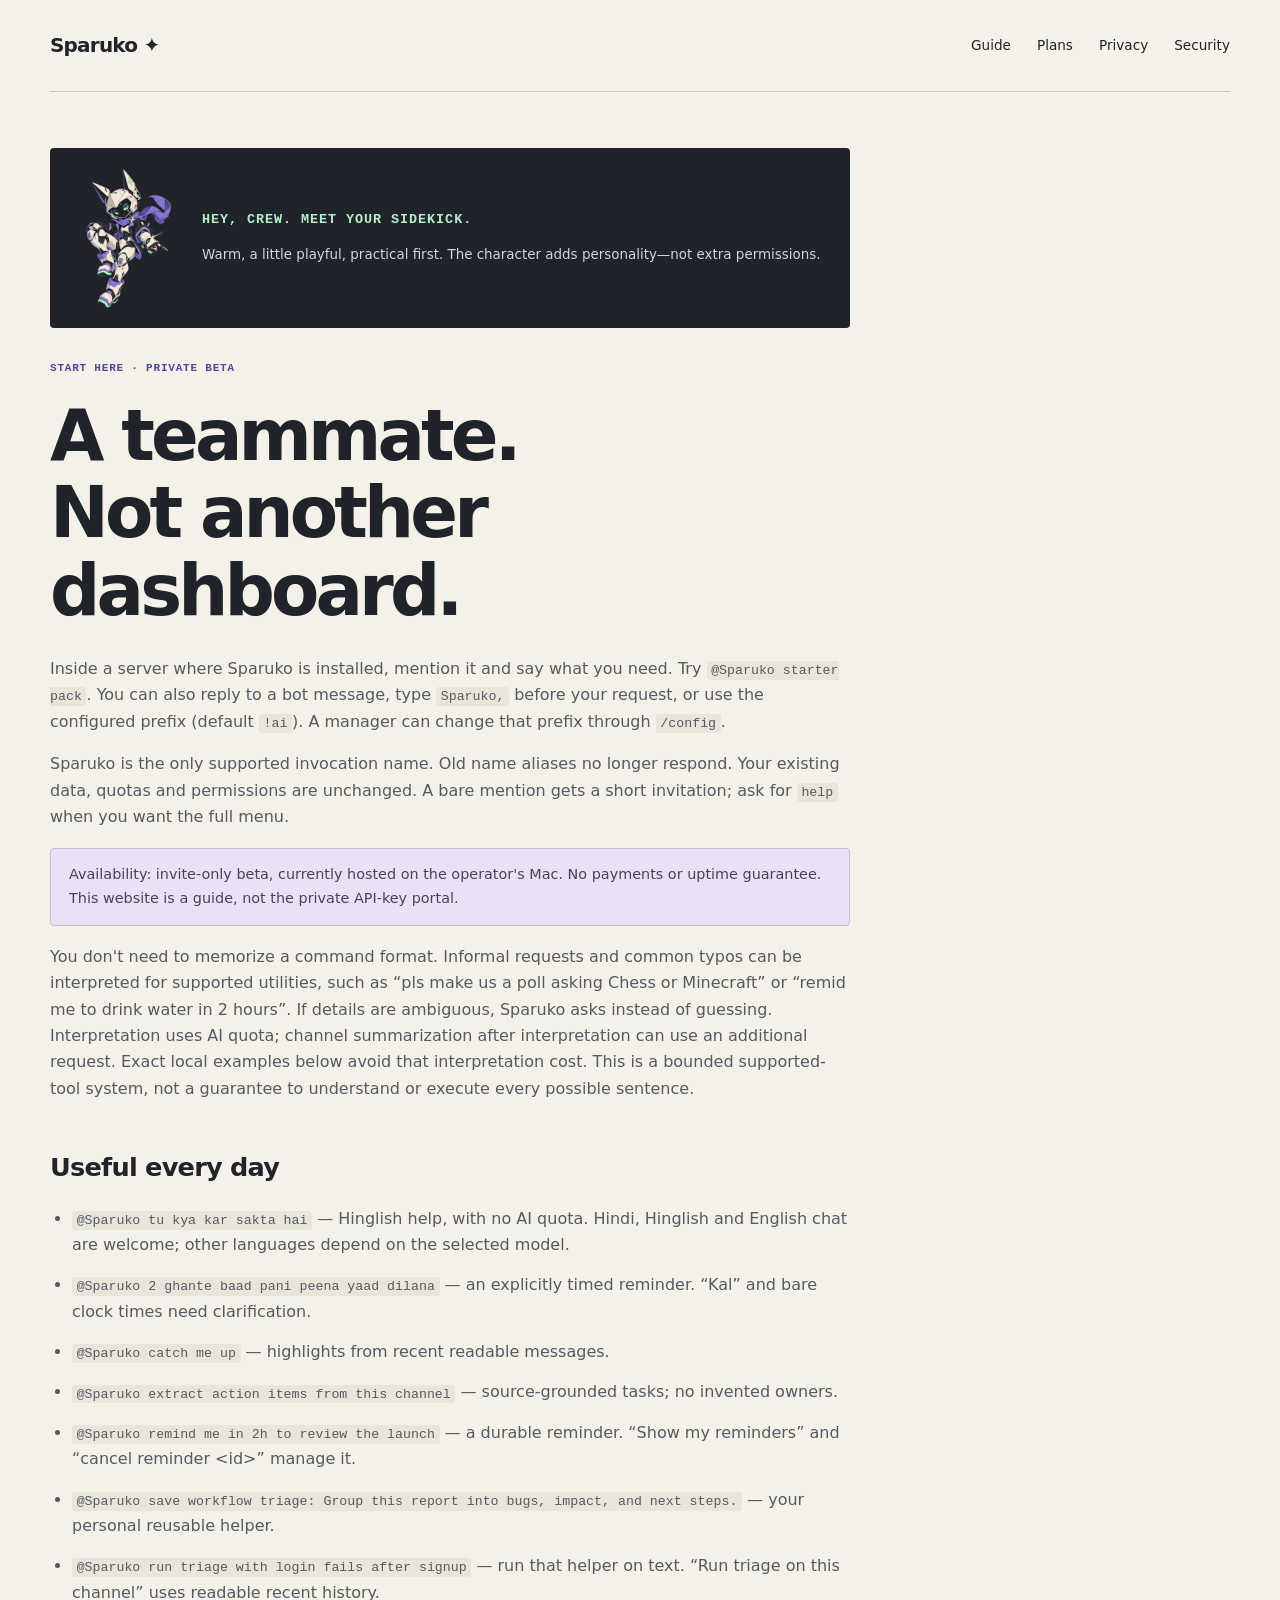
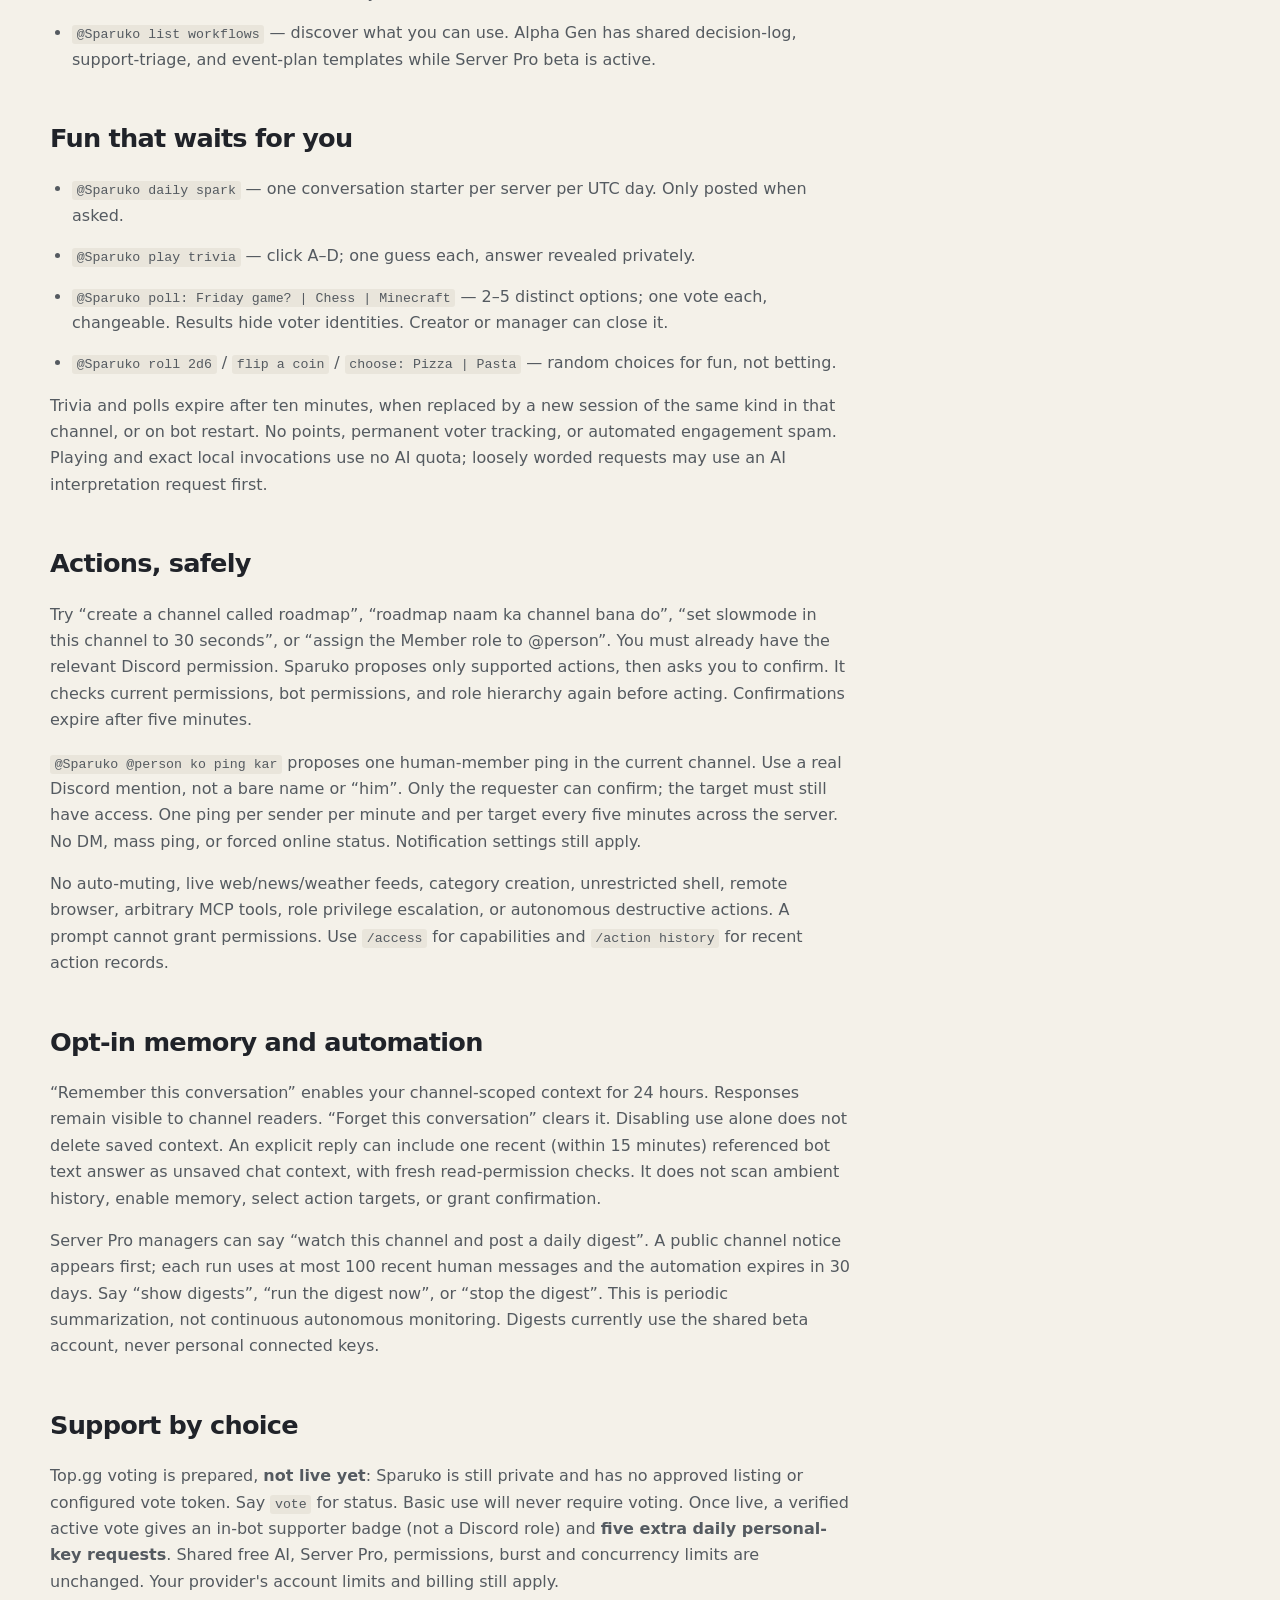
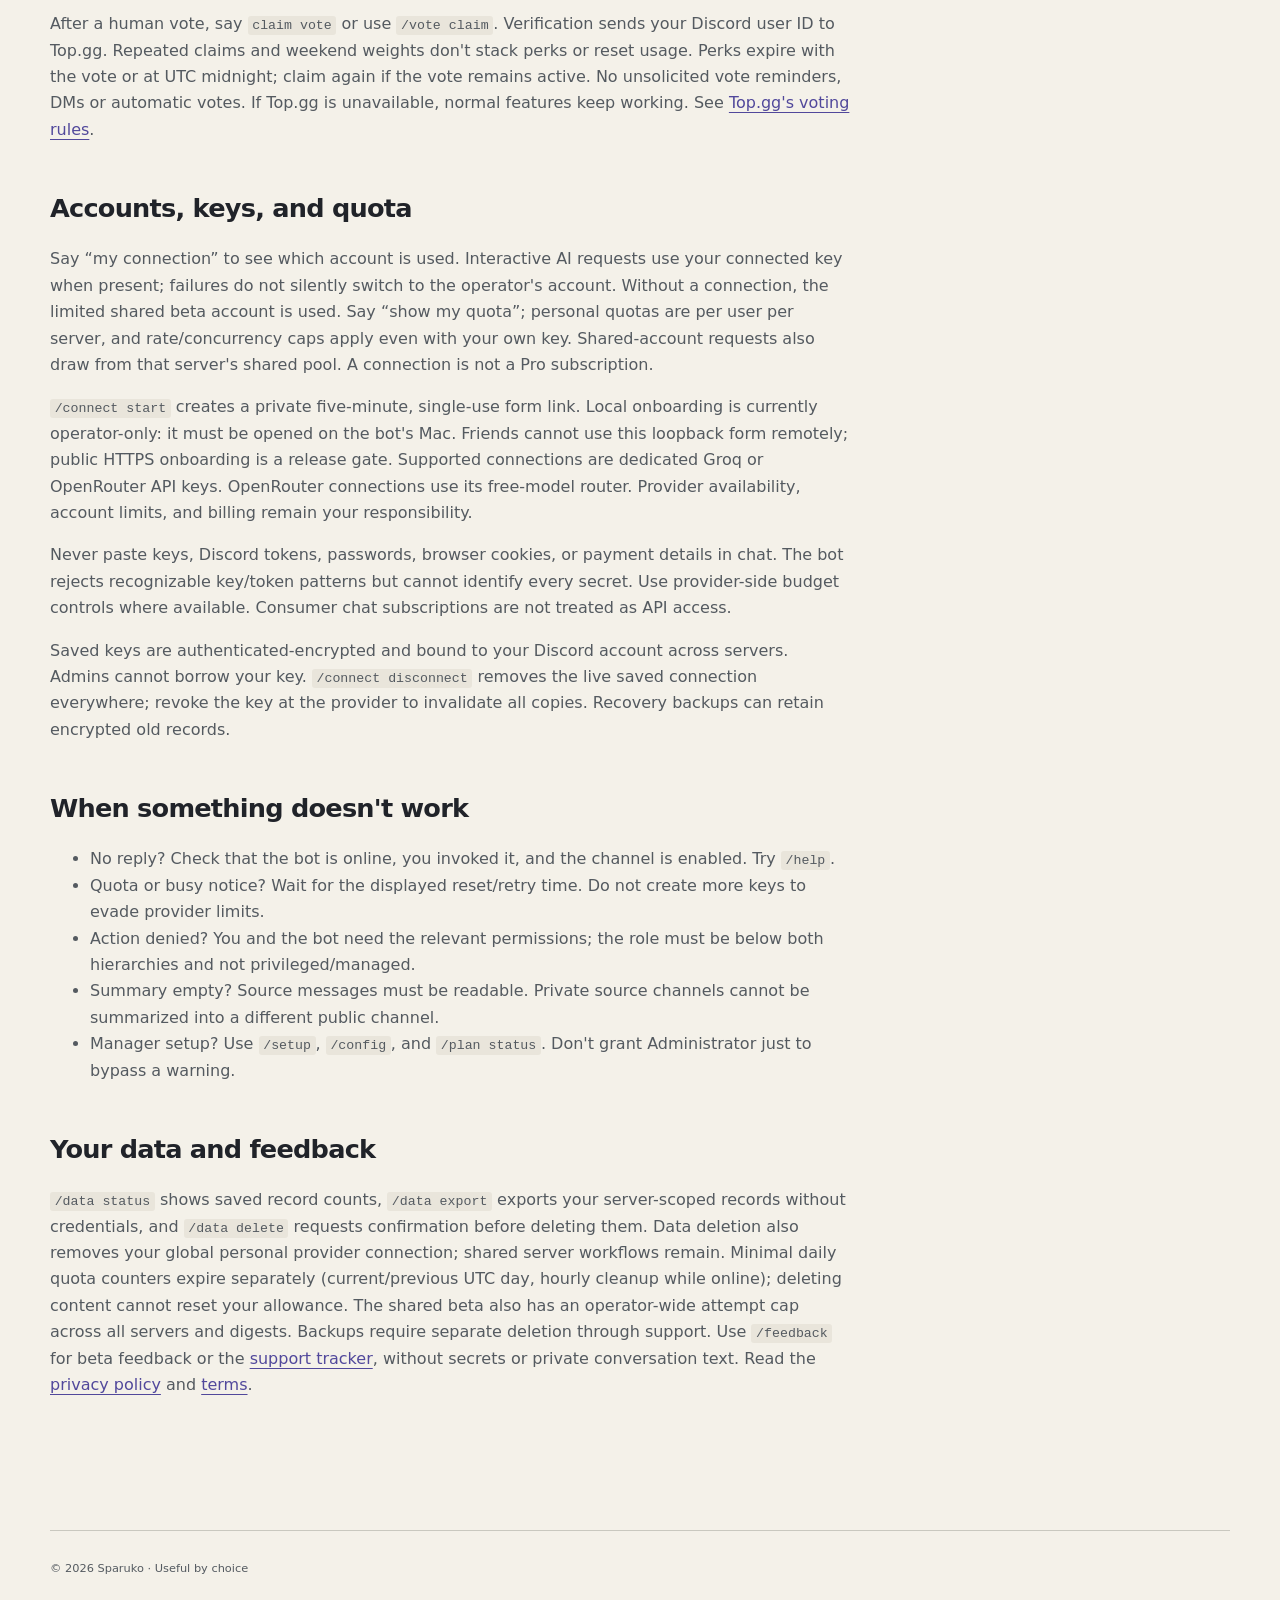
==== commit 3a1fe05f: "Document Sparuko language, confirmed pings and optional vote rewards" ====
--- a/guide.html
+++ b/guide.html
@@ -3,10 +3,12 @@
 <body><main><nav><a class="brand" href="index.html">Sparuko ✦</a><span><a href="guide.html">Guide</a><a href="plans.html">Plans</a><a href="privacy.html">Privacy</a><a href="security.html">Security</a></span></nav>
 <article class="legal"><div class="guide-character"><img src="assets/asterbyte-mascot-v2.png" width="140" height="140" alt="Sparuko's star-eared anime cyber-courier robot with a violet scarf."><div><p class="eyebrow">Hey, crew. Meet your sidekick.</p><p>Warm, a little playful, practical first. The character adds personality—not extra permissions.</p></div></div><p class="eyebrow">Start here · Private beta</p><h1>A teammate.<br>Not another dashboard.</h1>
 <p>Inside a server where Sparuko is installed, mention it and say what you need. Try <code>@Sparuko starter pack</code>. You can also reply to a bot message, type <code>Sparuko,</code> before your request, or use the configured prefix (default <code>!ai</code>). A manager can change that prefix through <code>/config</code>.</p>
-<p>Formerly AsterByte; this is the same bot, not a new installation. Old <code>AsterByte,</code> and <code>AstraByte,</code> calls still work. Existing data, quotas and permissions are unchanged.</p>
+<p>Sparuko is the only supported invocation name. Old name aliases no longer respond. Your existing data, quotas and permissions are unchanged. A bare mention gets a short invitation; ask for <code>help</code> when you want the full menu.</p>
 <div class="notice">Availability: invite-only beta, currently hosted on the operator's Mac. No payments or uptime guarantee. This website is a guide, not the private API-key portal.</div>
 <p>You don't need to memorize a command format. Informal requests and common typos can be interpreted for supported utilities, such as “pls make us a poll asking Chess or Minecraft” or “remid me to drink water in 2 hours”. If details are ambiguous, Sparuko asks instead of guessing. Interpretation uses AI quota; channel summarization after interpretation can use an additional request. Exact local examples below avoid that interpretation cost. This is a bounded supported-tool system, not a guarantee to understand or execute every possible sentence.</p>
 <h2>Useful every day</h2><ul class="guide-examples">
+<li><code>@Sparuko tu kya kar sakta hai</code> — Hinglish help, with no AI quota. Hindi, Hinglish and English chat are welcome; other languages depend on the selected model.</li>
+<li><code>@Sparuko 2 ghante baad pani peena yaad dilana</code> — an explicitly timed reminder. “Kal” and bare clock times need clarification.</li>
 <li><code>@Sparuko catch me up</code> — highlights from recent readable messages.</li>
 <li><code>@Sparuko extract action items from this channel</code> — source-grounded tasks; no invented owners.</li>
 <li><code>@Sparuko remind me in 2h to review the launch</code> — a durable reminder. “Show my reminders” and “cancel reminder &lt;id&gt;” manage it.</li>
@@ -20,8 +22,9 @@
 <li><code>@Sparuko poll: Friday game? | Chess | Minecraft</code> — 2–5 distinct options; one vote each, changeable. Results hide voter identities. Creator or manager can close it.</li>
 <li><code>@Sparuko roll 2d6</code> / <code>flip a coin</code> / <code>choose: Pizza | Pasta</code> — random choices for fun, not betting.</li>
 </ul><p>Trivia and polls expire after ten minutes, when replaced by a new session of the same kind in that channel, or on bot restart. No points, permanent voter tracking, or automated engagement spam. Playing and exact local invocations use no AI quota; loosely worded requests may use an AI interpretation request first.</p>
-<h2>Actions, safely</h2><p>Try “create a channel called roadmap”, “set slowmode in this channel to 30 seconds”, or “assign the Member role to @person”. You must already have the relevant Discord permission. Sparuko proposes only supported actions, then asks you to confirm. It checks current permissions, bot permissions, and role hierarchy again before acting. Confirmations expire after five minutes.</p><p>No unrestricted shell, remote browser, arbitrary MCP tools, role privilege escalation, or autonomous destructive actions. A prompt cannot grant permissions. Use <code>/access</code> for capabilities and <code>/action history</code> for recent action records.</p>
-<h2>Opt-in memory and automation</h2><p>“Remember this conversation” enables your channel-scoped context for 24 hours. Responses remain visible to channel readers. “Forget this conversation” clears it. Disabling use alone does not delete saved context.</p><p>Server Pro managers can say “watch this channel and post a daily digest”. A public channel notice appears first; each run uses at most 100 recent human messages and the automation expires in 30 days. Say “show digests”, “run the digest now”, or “stop the digest”. This is periodic summarization, not continuous autonomous monitoring. Digests currently use the shared beta account, never personal connected keys.</p>
+<h2>Actions, safely</h2><p>Try “create a channel called roadmap”, “roadmap naam ka channel bana do”, “set slowmode in this channel to 30 seconds”, or “assign the Member role to @person”. You must already have the relevant Discord permission. Sparuko proposes only supported actions, then asks you to confirm. It checks current permissions, bot permissions, and role hierarchy again before acting. Confirmations expire after five minutes.</p><p><code>@Sparuko @person ko ping kar</code> proposes one human-member ping in the current channel. Use a real Discord mention, not a bare name or “him”. Only the requester can confirm; the target must still have access. One ping per sender per minute and per target every five minutes across the server. No DM, mass ping, or forced online status. Notification settings still apply.</p><p>No auto-muting, live web/news/weather feeds, category creation, unrestricted shell, remote browser, arbitrary MCP tools, role privilege escalation, or autonomous destructive actions. A prompt cannot grant permissions. Use <code>/access</code> for capabilities and <code>/action history</code> for recent action records.</p>
+<h2>Opt-in memory and automation</h2><p>“Remember this conversation” enables your channel-scoped context for 24 hours. Responses remain visible to channel readers. “Forget this conversation” clears it. Disabling use alone does not delete saved context. An explicit reply can include one recent (within 15 minutes) referenced bot text answer as unsaved chat context, with fresh read-permission checks. It does not scan ambient history, enable memory, select action targets, or grant confirmation.</p><p>Server Pro managers can say “watch this channel and post a daily digest”. A public channel notice appears first; each run uses at most 100 recent human messages and the automation expires in 30 days. Say “show digests”, “run the digest now”, or “stop the digest”. This is periodic summarization, not continuous autonomous monitoring. Digests currently use the shared beta account, never personal connected keys.</p>
+<h2 id="voting">Support by choice</h2><p>Top.gg voting is prepared, <strong>not live yet</strong>: Sparuko is still private and has no approved listing or configured vote token. Say <code>vote</code> for status. Basic use will never require voting. Once live, a verified active vote gives an in-bot supporter badge (not a Discord role) and <strong>five extra daily personal-key requests</strong>. Shared free AI, Server Pro, permissions, burst and concurrency limits are unchanged. Your provider's account limits and billing still apply.</p><p>After a human vote, say <code>claim vote</code> or use <code>/vote claim</code>. Verification sends your Discord user ID to Top.gg. Repeated claims and weekend weights don't stack perks or reset usage. Perks expire with the vote or at UTC midnight; claim again if the vote remains active. No unsolicited vote reminders, DMs or automatic votes. If Top.gg is unavailable, normal features keep working. See <a href="https://support.top.gg/hc/en-us/articles/23146974461596-Voting-Guidelines">Top.gg's voting rules</a>.</p>
 <h2 id="accounts">Accounts, keys, and quota</h2><p>Say “my connection” to see which account is used. Interactive AI requests use your connected key when present; failures do not silently switch to the operator's account. Without a connection, the limited shared beta account is used. Say “show my quota”; personal quotas are per user per server, and rate/concurrency caps apply even with your own key. Shared-account requests also draw from that server's shared pool. A connection is not a Pro subscription.</p><p><code>/connect start</code> creates a private five-minute, single-use form link. Local onboarding is currently operator-only: it must be opened on the bot's Mac. Friends cannot use this loopback form remotely; public HTTPS onboarding is a release gate. Supported connections are dedicated Groq or OpenRouter API keys. OpenRouter connections use its free-model router. Provider availability, account limits, and billing remain your responsibility.</p><p>Never paste keys, Discord tokens, passwords, browser cookies, or payment details in chat. The bot rejects recognizable key/token patterns but cannot identify every secret. Use provider-side budget controls where available. Consumer chat subscriptions are not treated as API access.</p><p>Saved keys are authenticated-encrypted and bound to your Discord account across servers. Admins cannot borrow your key. <code>/connect disconnect</code> removes the live saved connection everywhere; revoke the key at the provider to invalidate all copies. Recovery backups can retain encrypted old records.</p>
 <h2>When something doesn't work</h2><ul>
 <li>No reply? Check that the bot is online, you invoked it, and the channel is enabled. Try <code>/help</code>.</li>
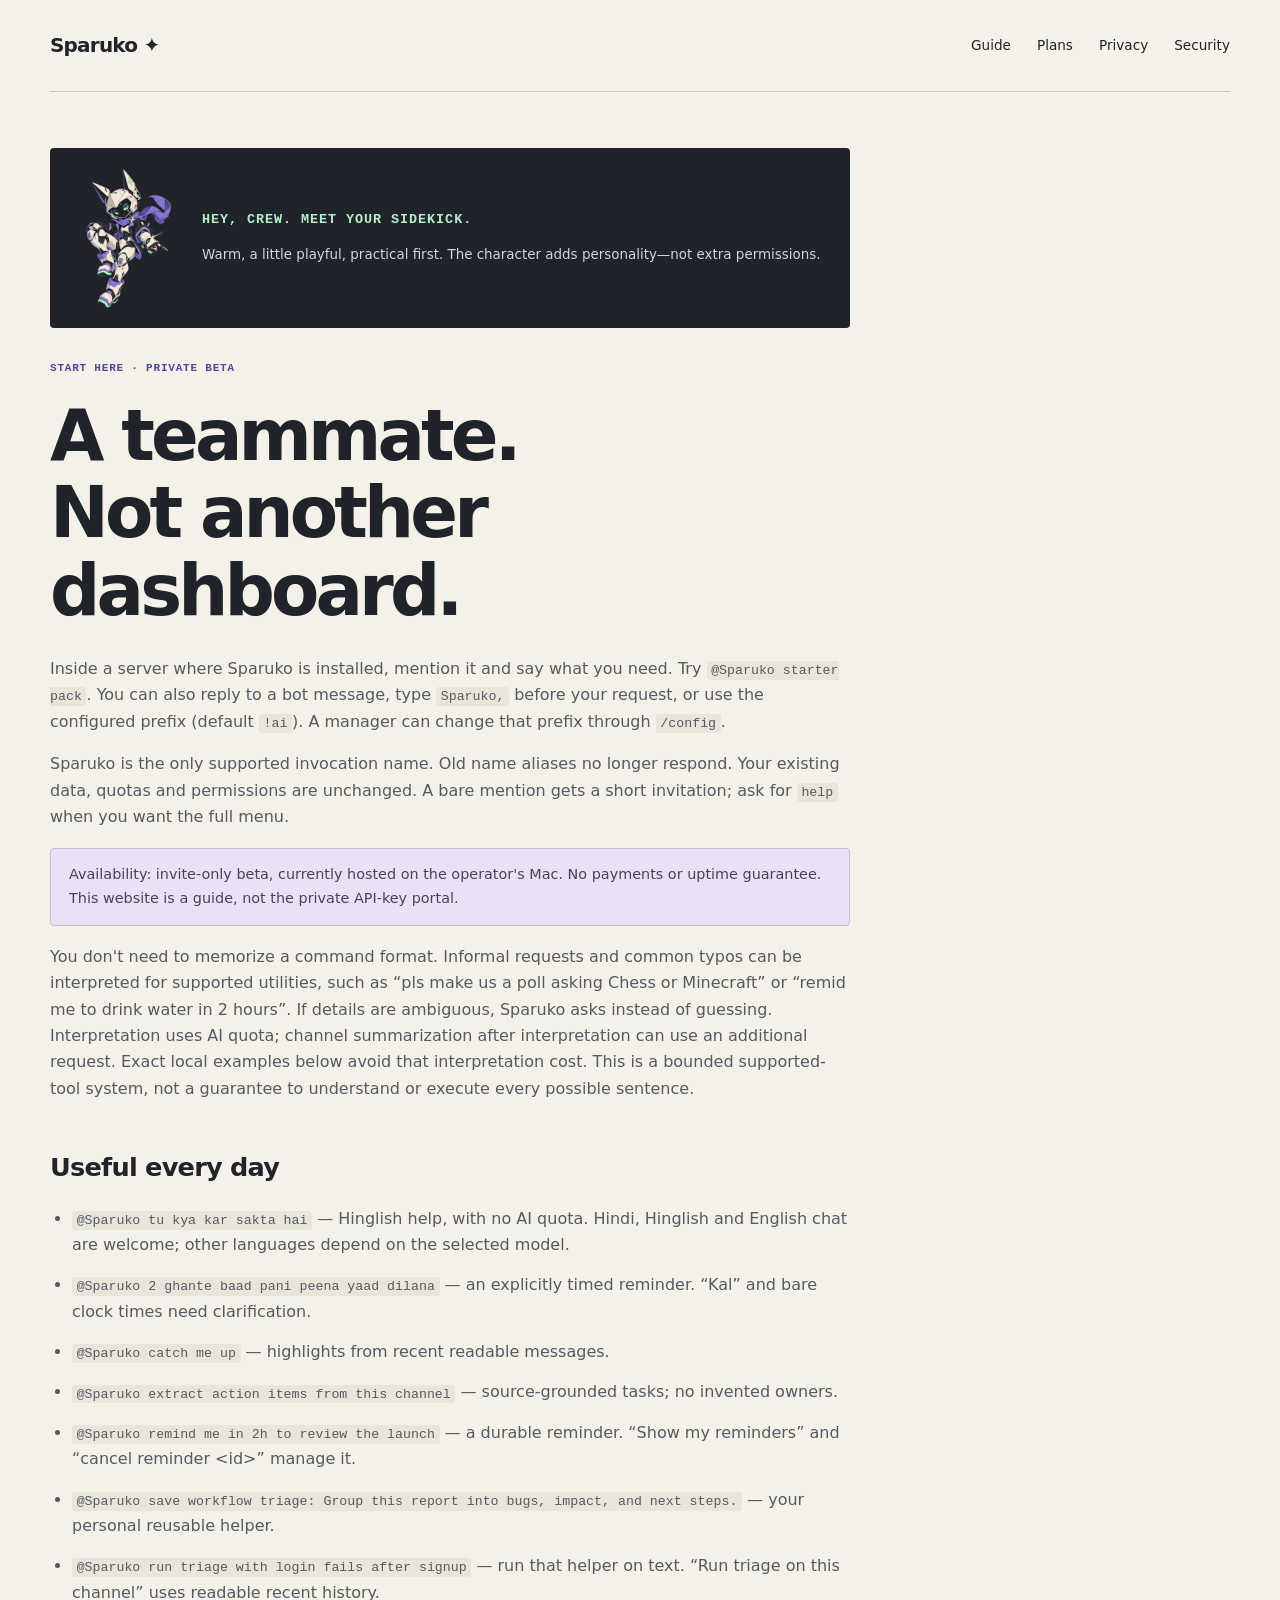
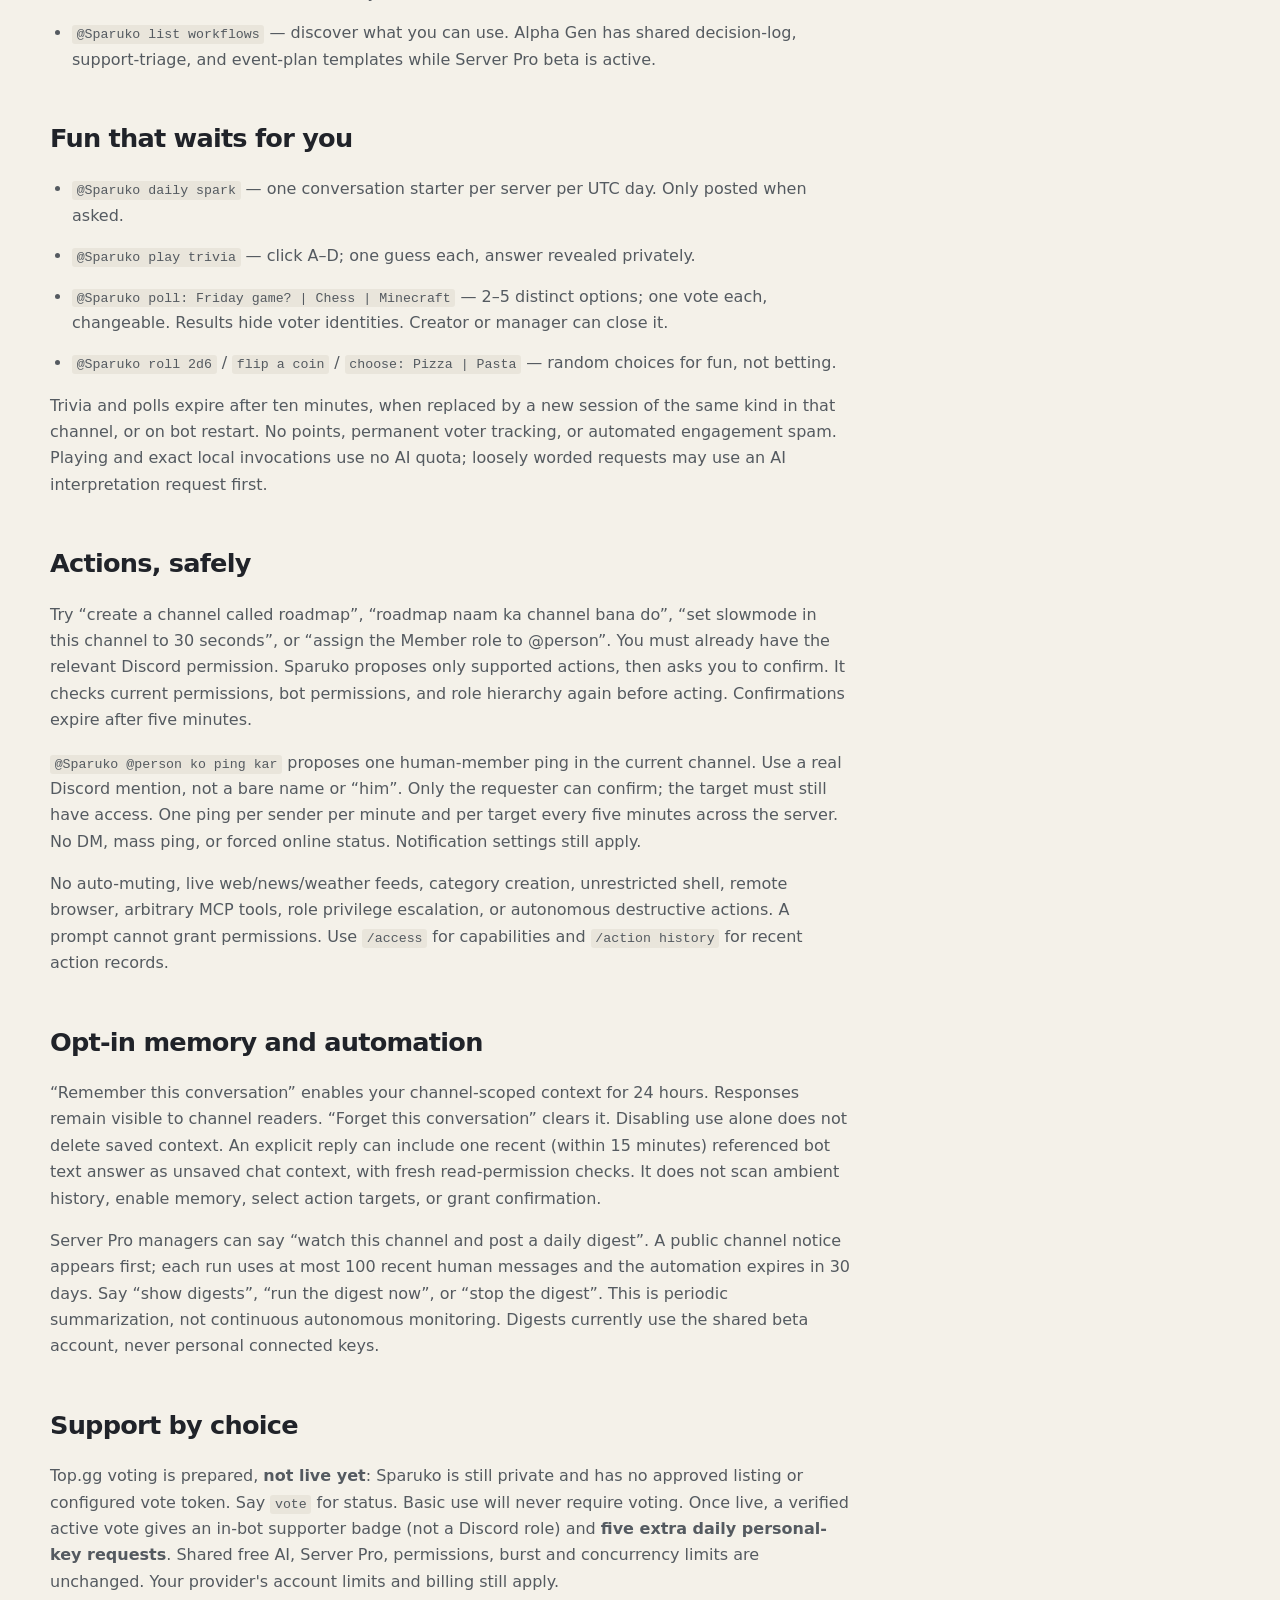
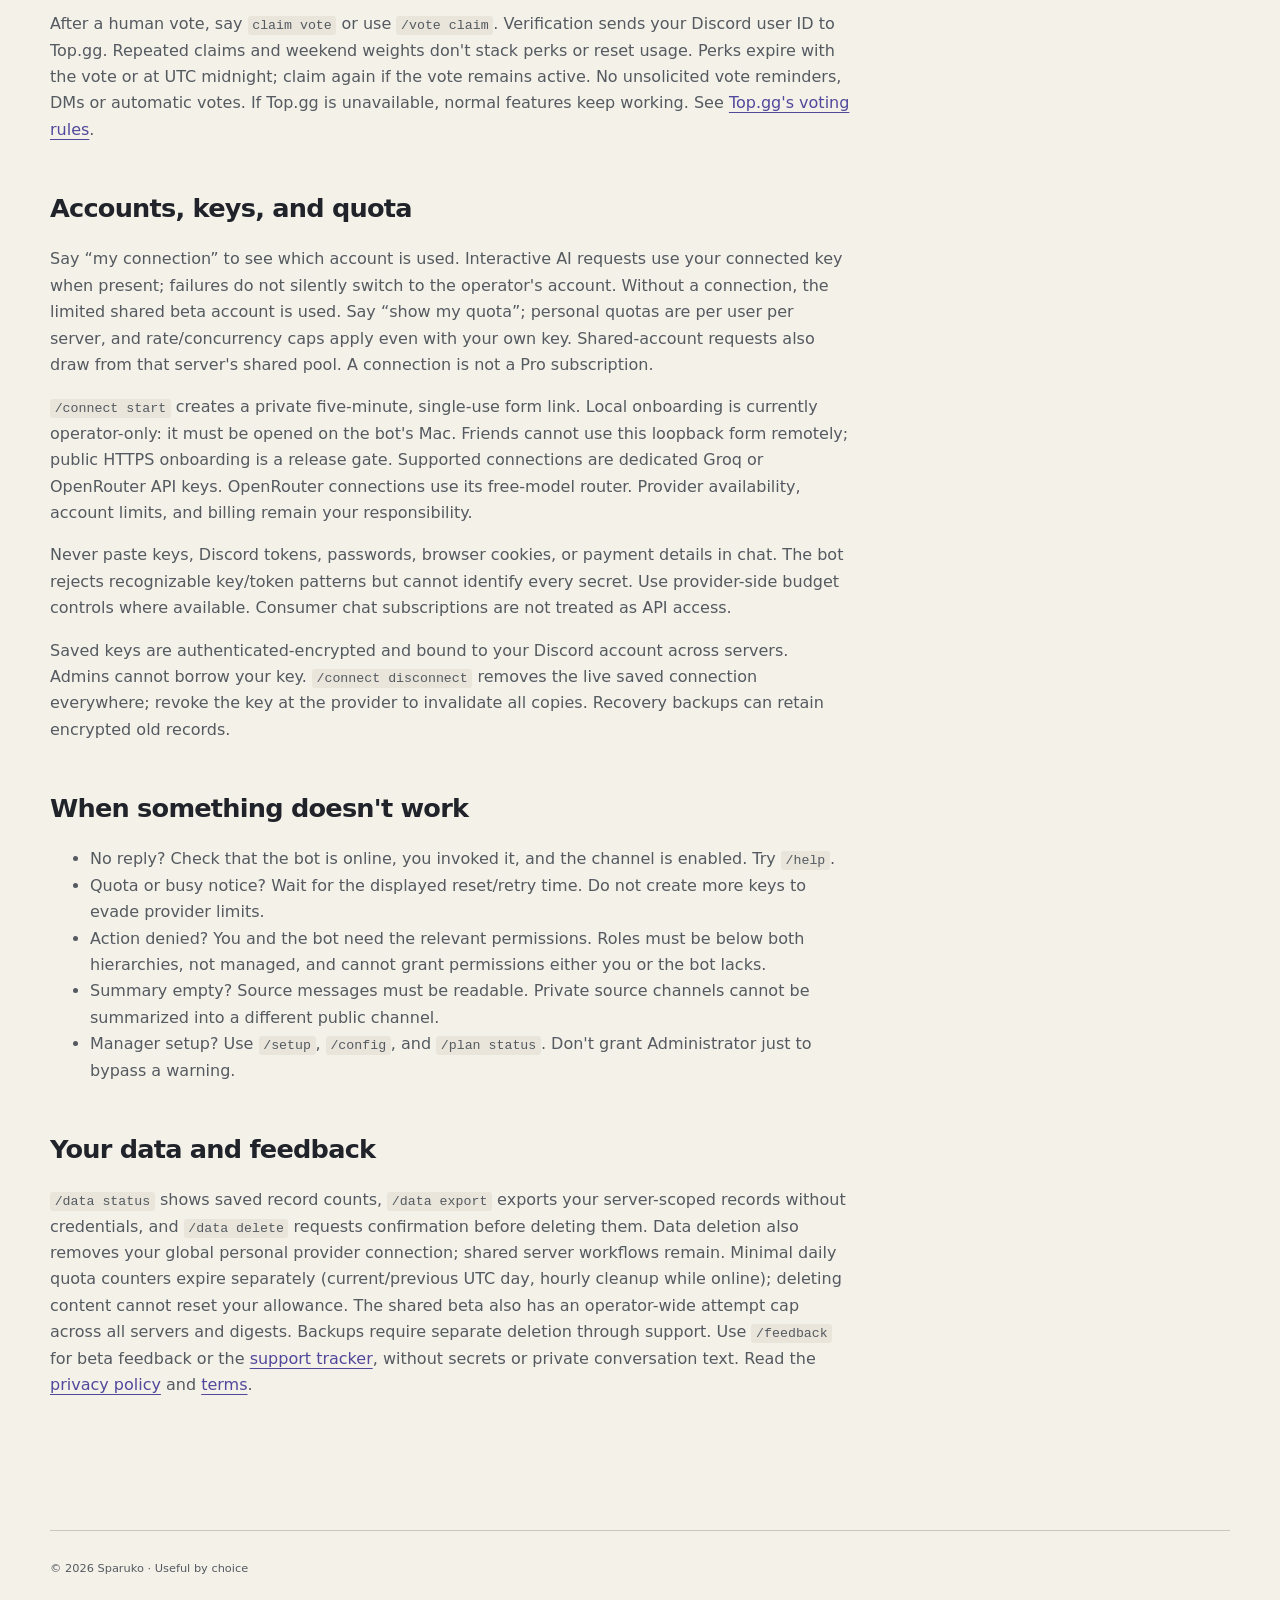
==== commit 3a74ce33: "Clarify role assignment permission boundaries" ====
--- a/guide.html
+++ b/guide.html
@@ -29,7 +29,7 @@
 <h2>When something doesn't work</h2><ul>
 <li>No reply? Check that the bot is online, you invoked it, and the channel is enabled. Try <code>/help</code>.</li>
 <li>Quota or busy notice? Wait for the displayed reset/retry time. Do not create more keys to evade provider limits.</li>
-<li>Action denied? You and the bot need the relevant permissions; the role must be below both hierarchies and not privileged/managed.</li>
+<li>Action denied? You and the bot need the relevant permissions. Roles must be below both hierarchies, not managed, and cannot grant permissions either you or the bot lacks.</li>
 <li>Summary empty? Source messages must be readable. Private source channels cannot be summarized into a different public channel.</li>
 <li>Manager setup? Use <code>/setup</code>, <code>/config</code>, and <code>/plan status</code>. Don't grant Administrator just to bypass a warning.</li>
 </ul>
